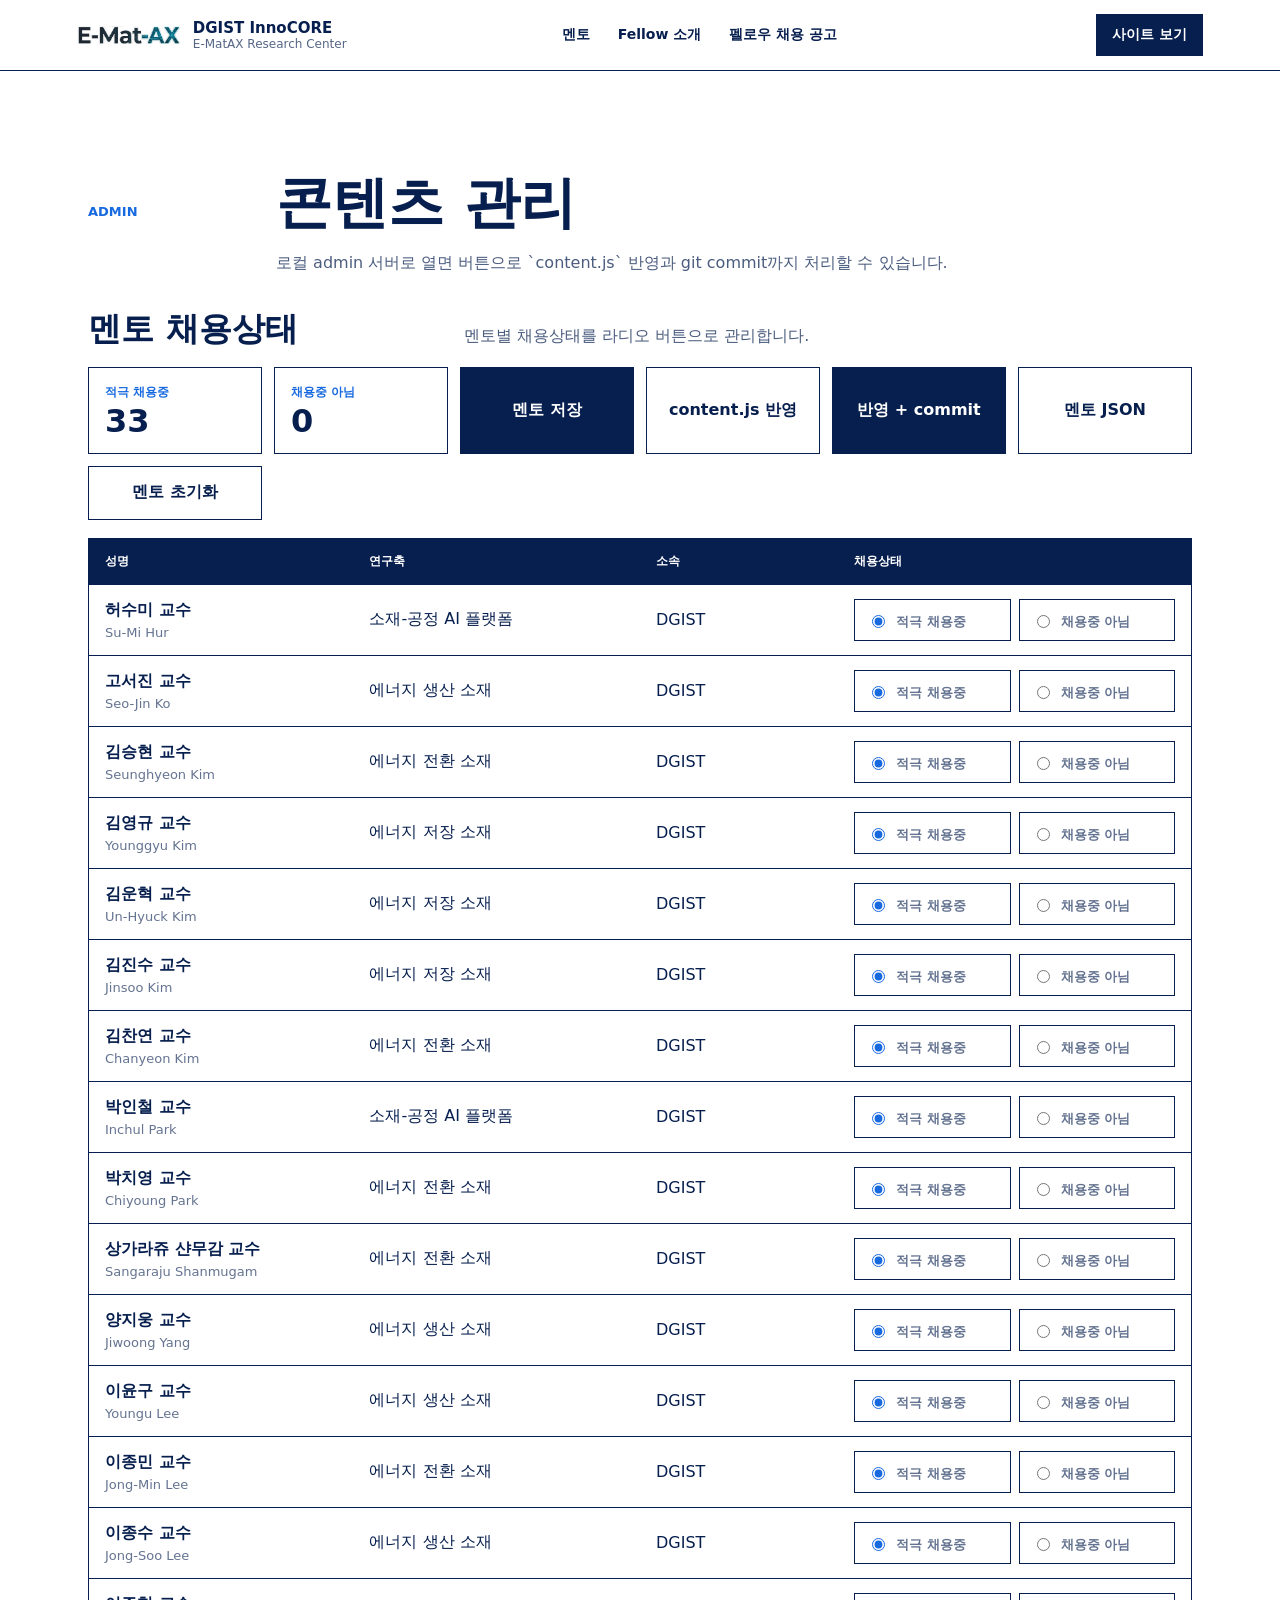
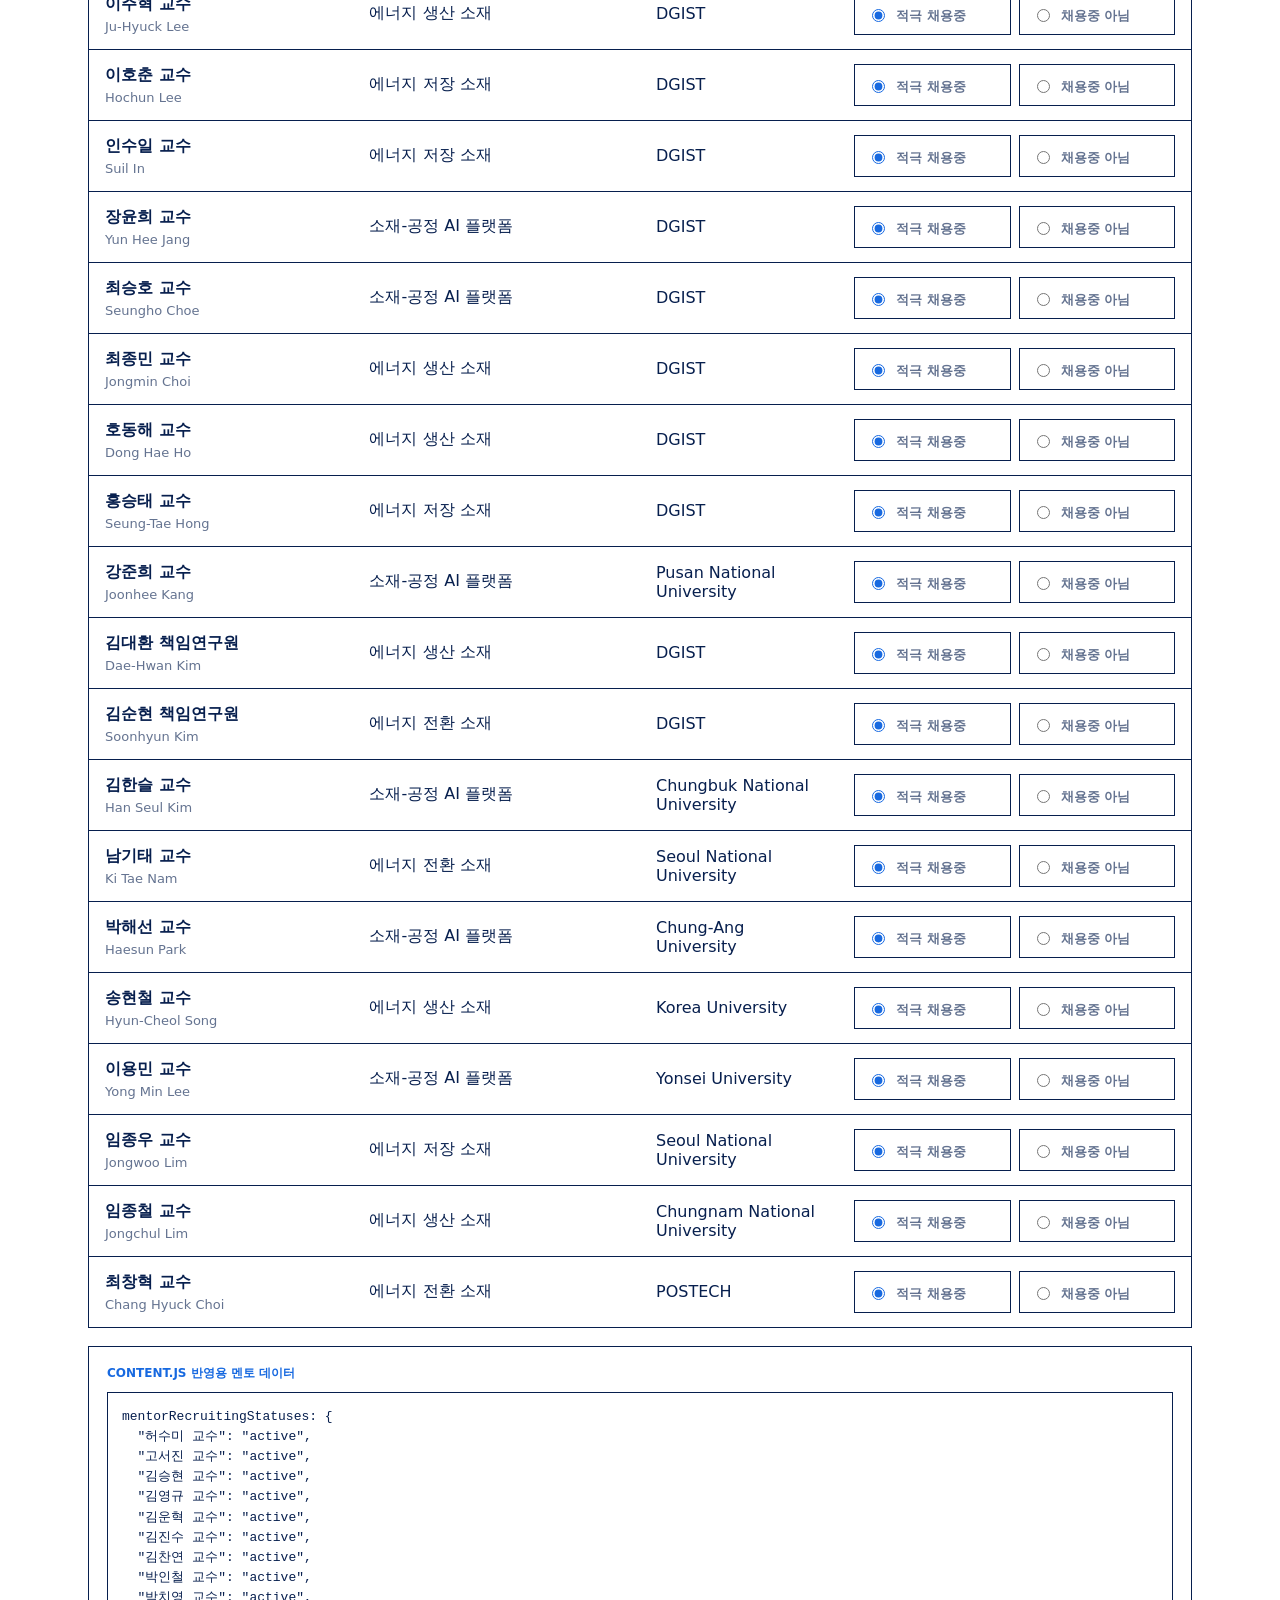
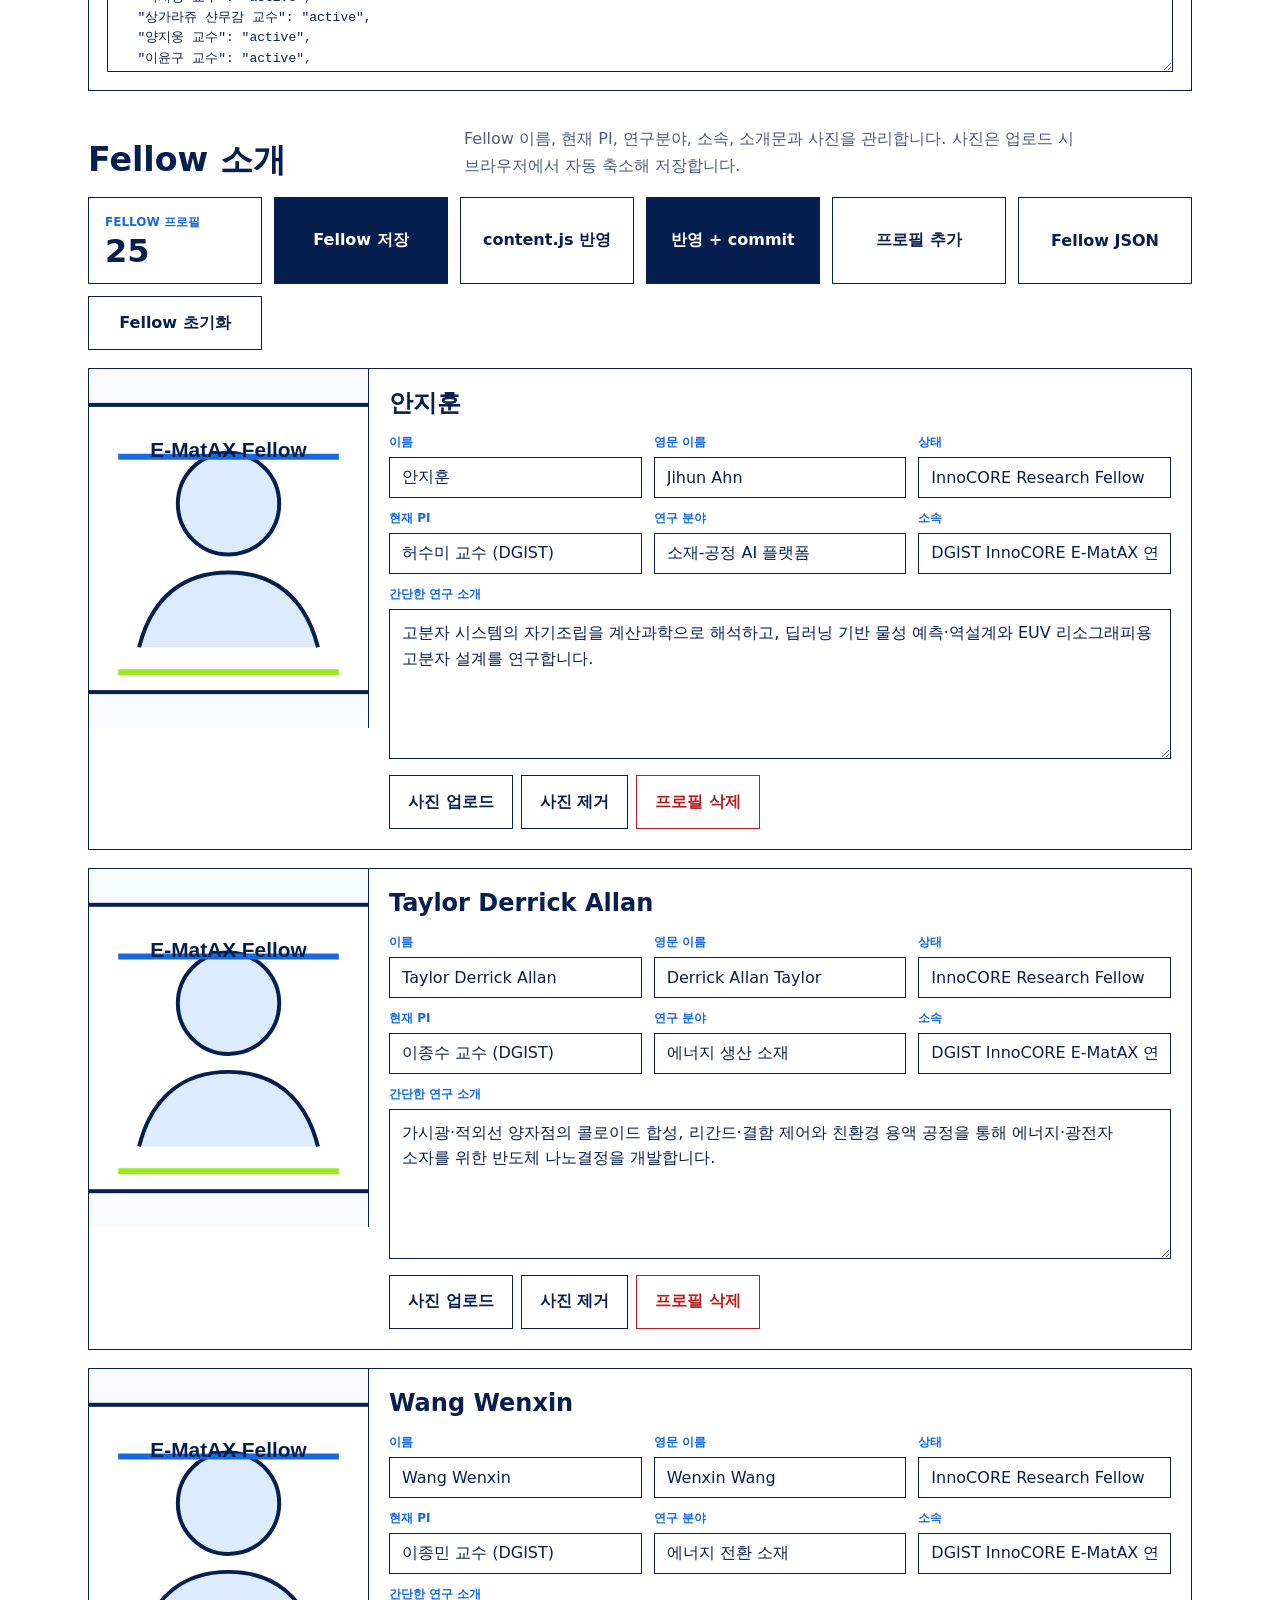
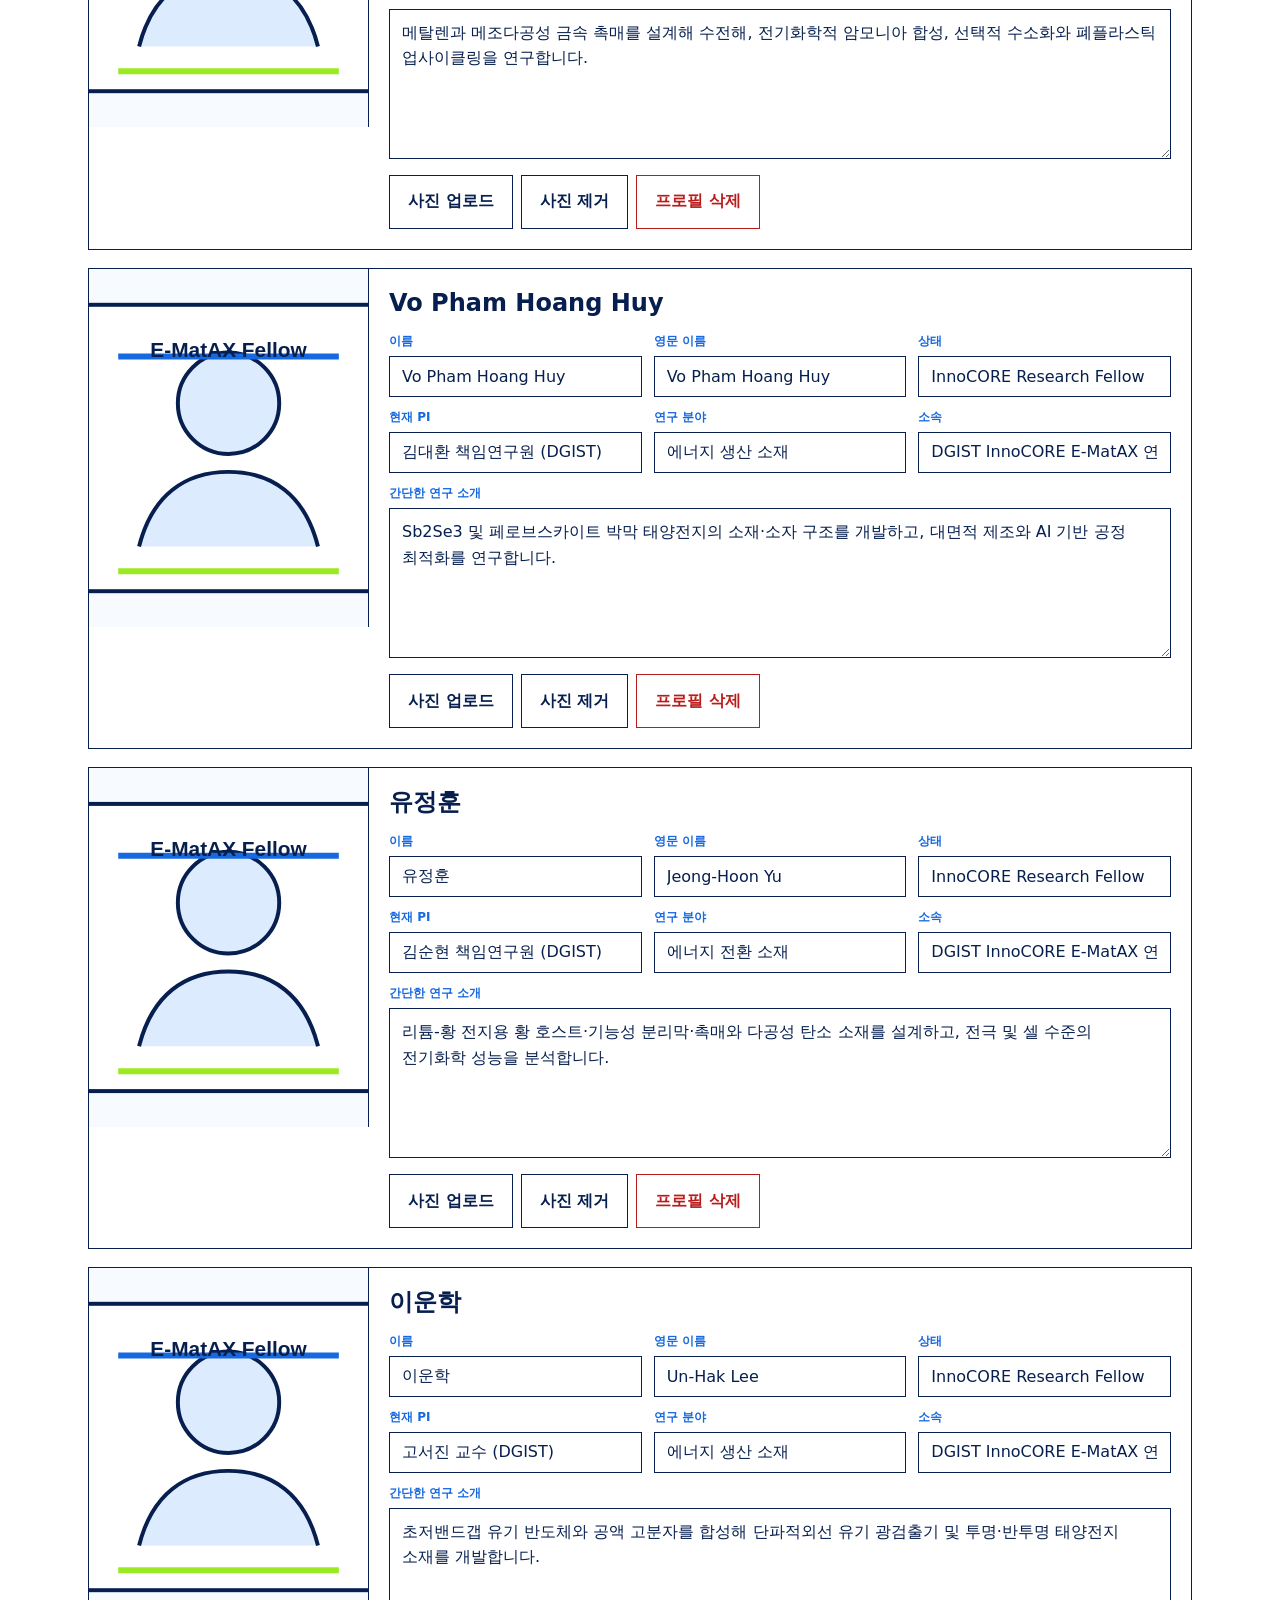
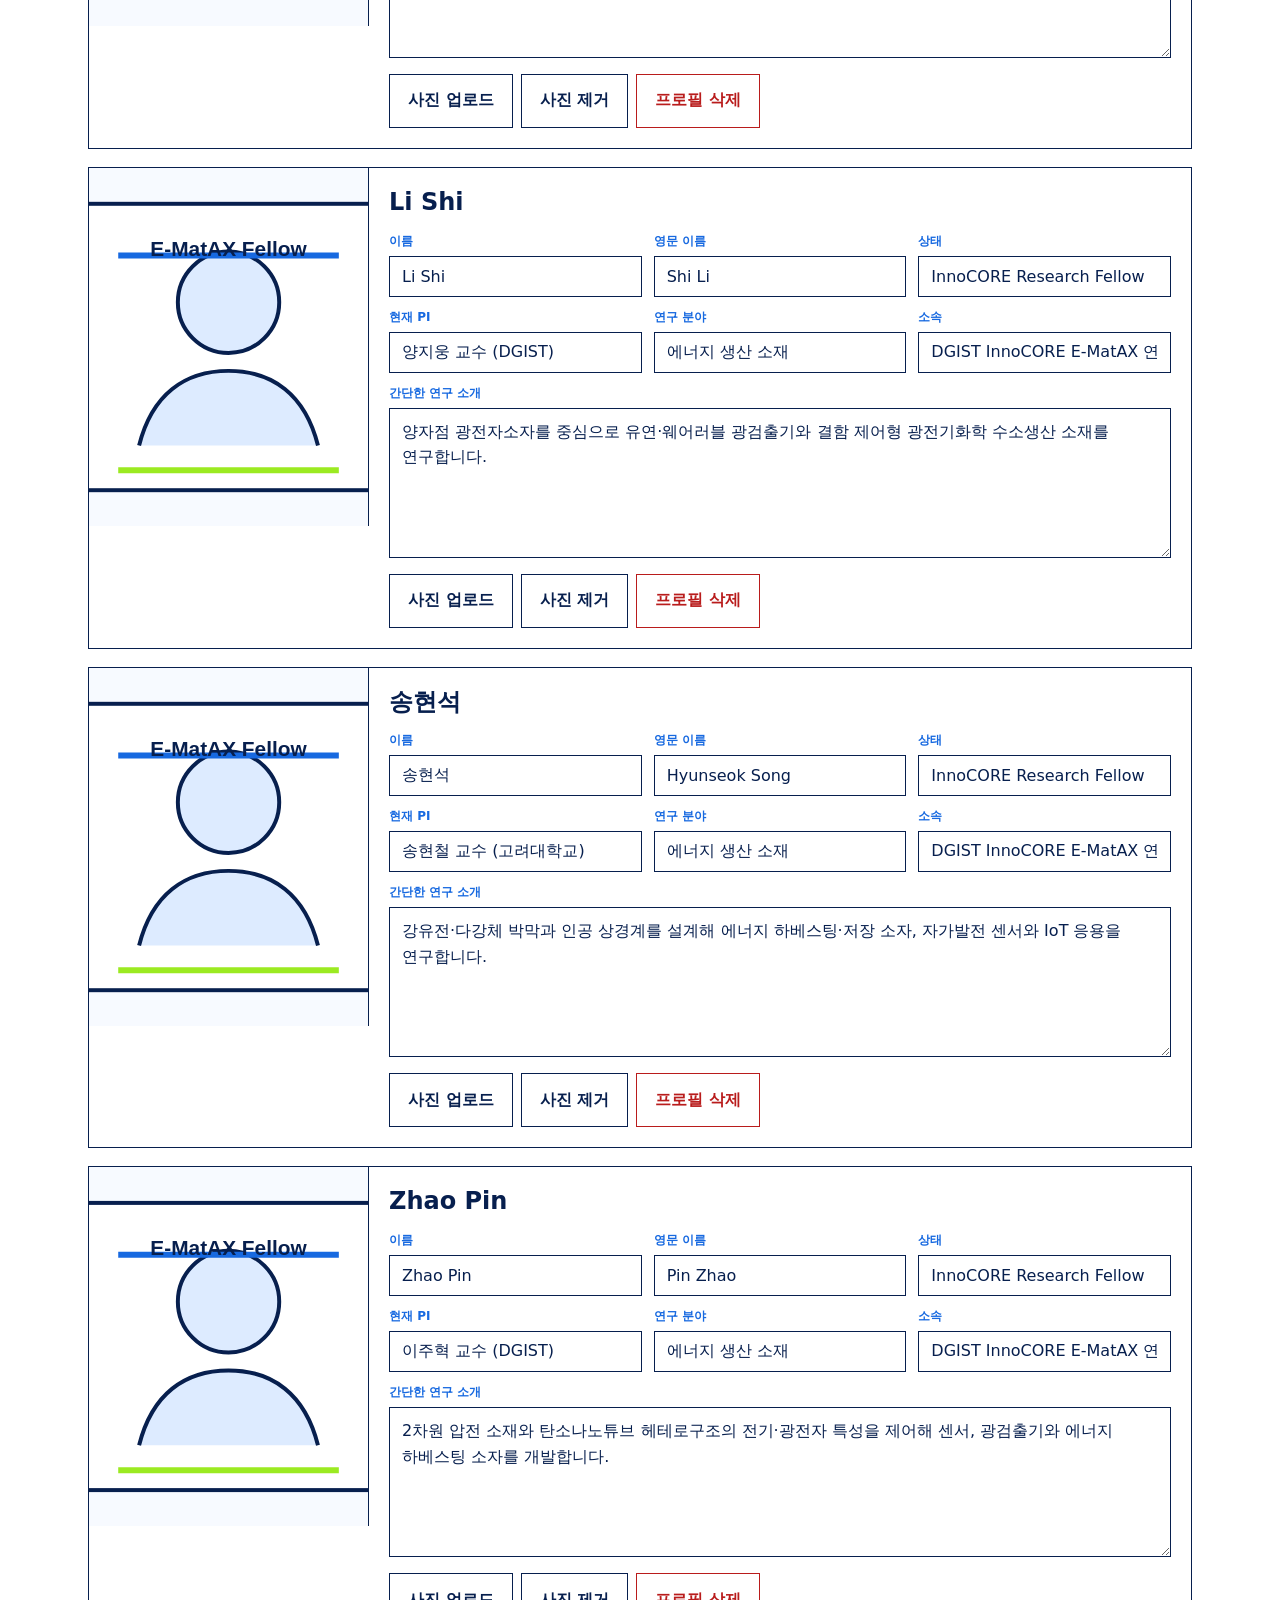
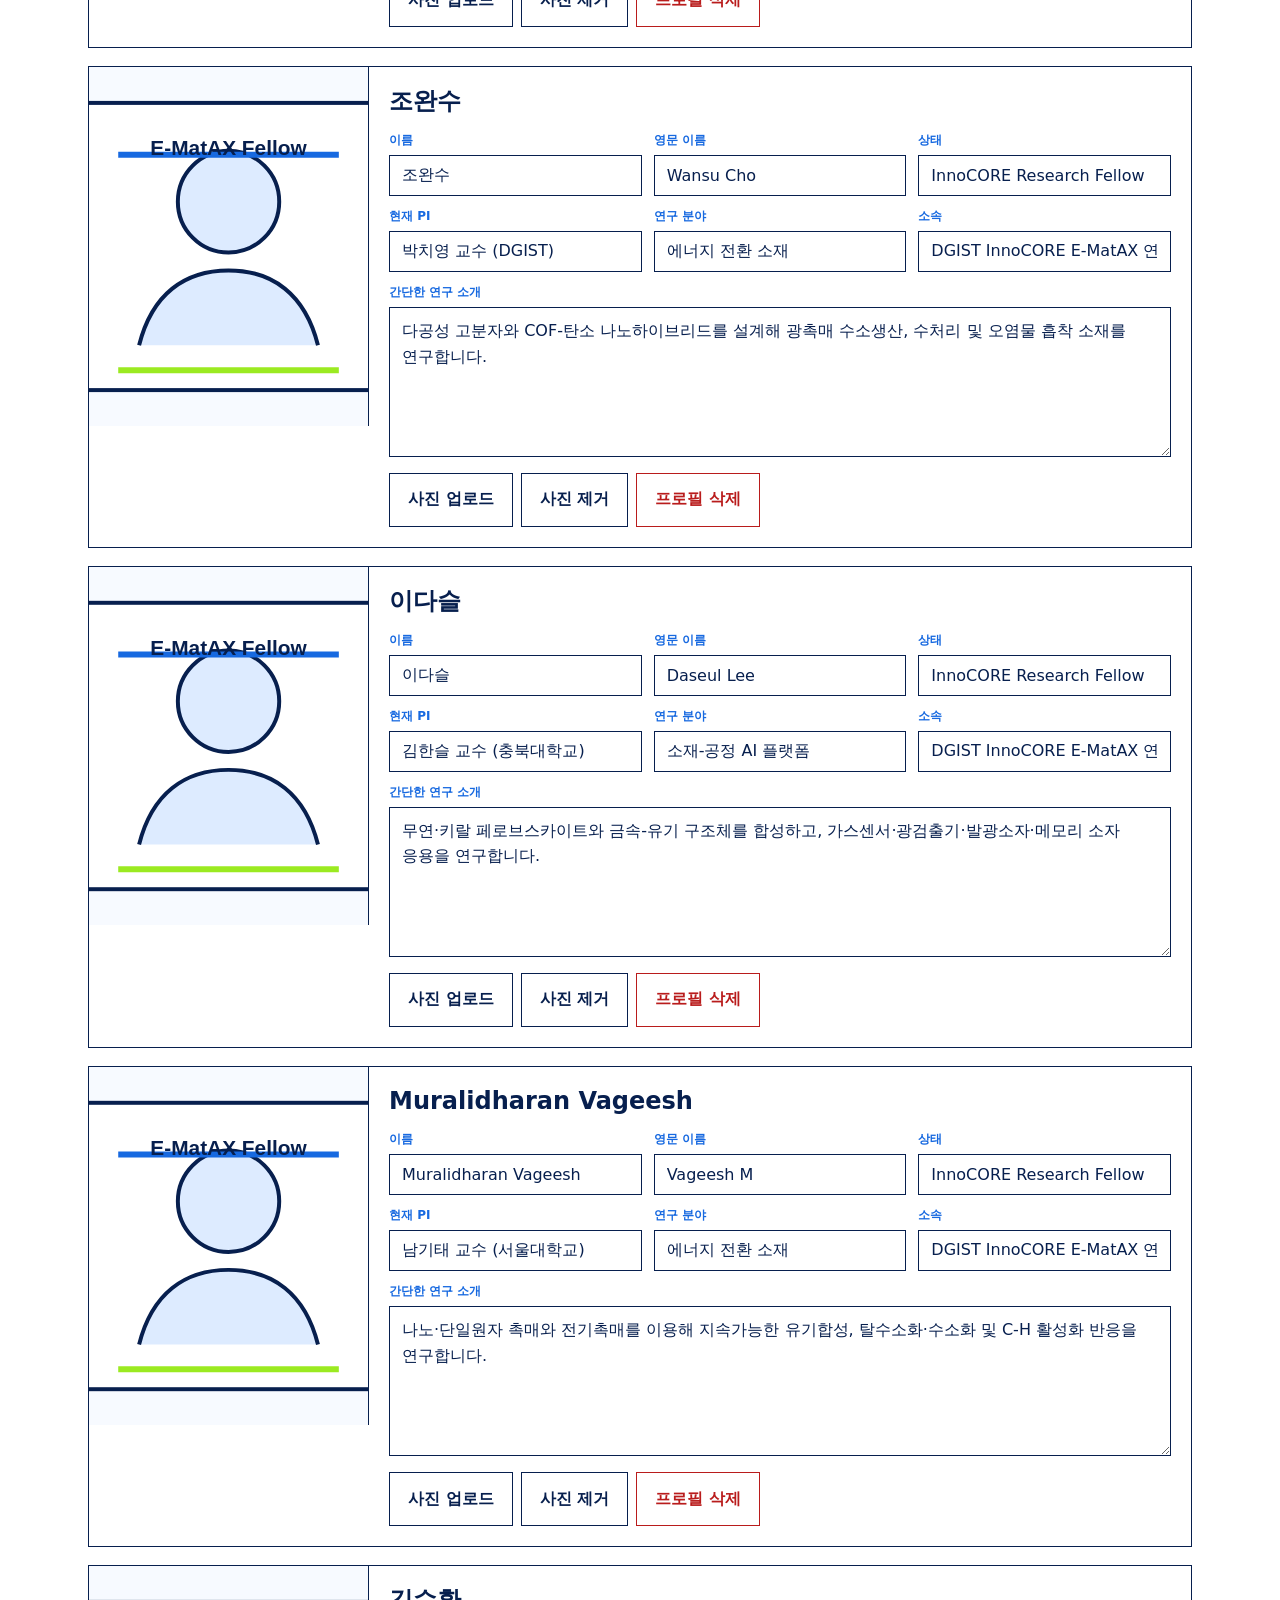
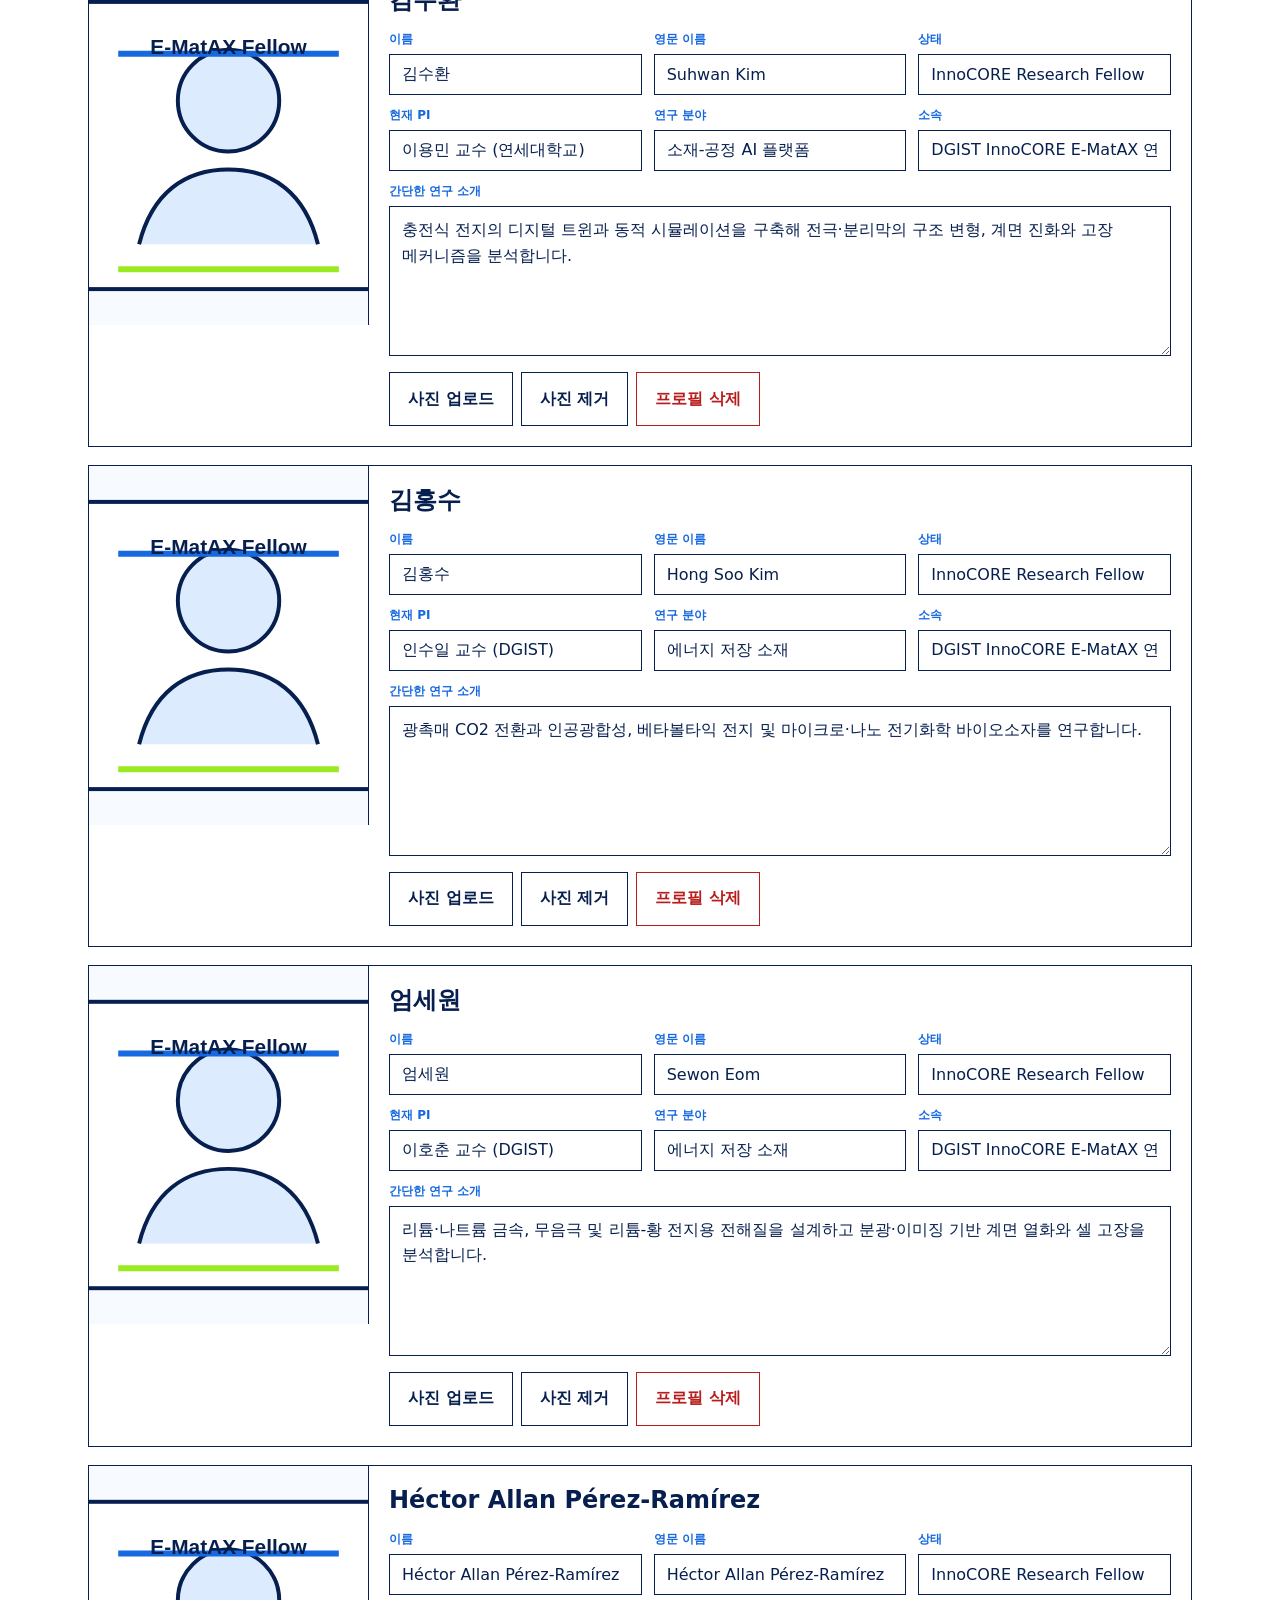
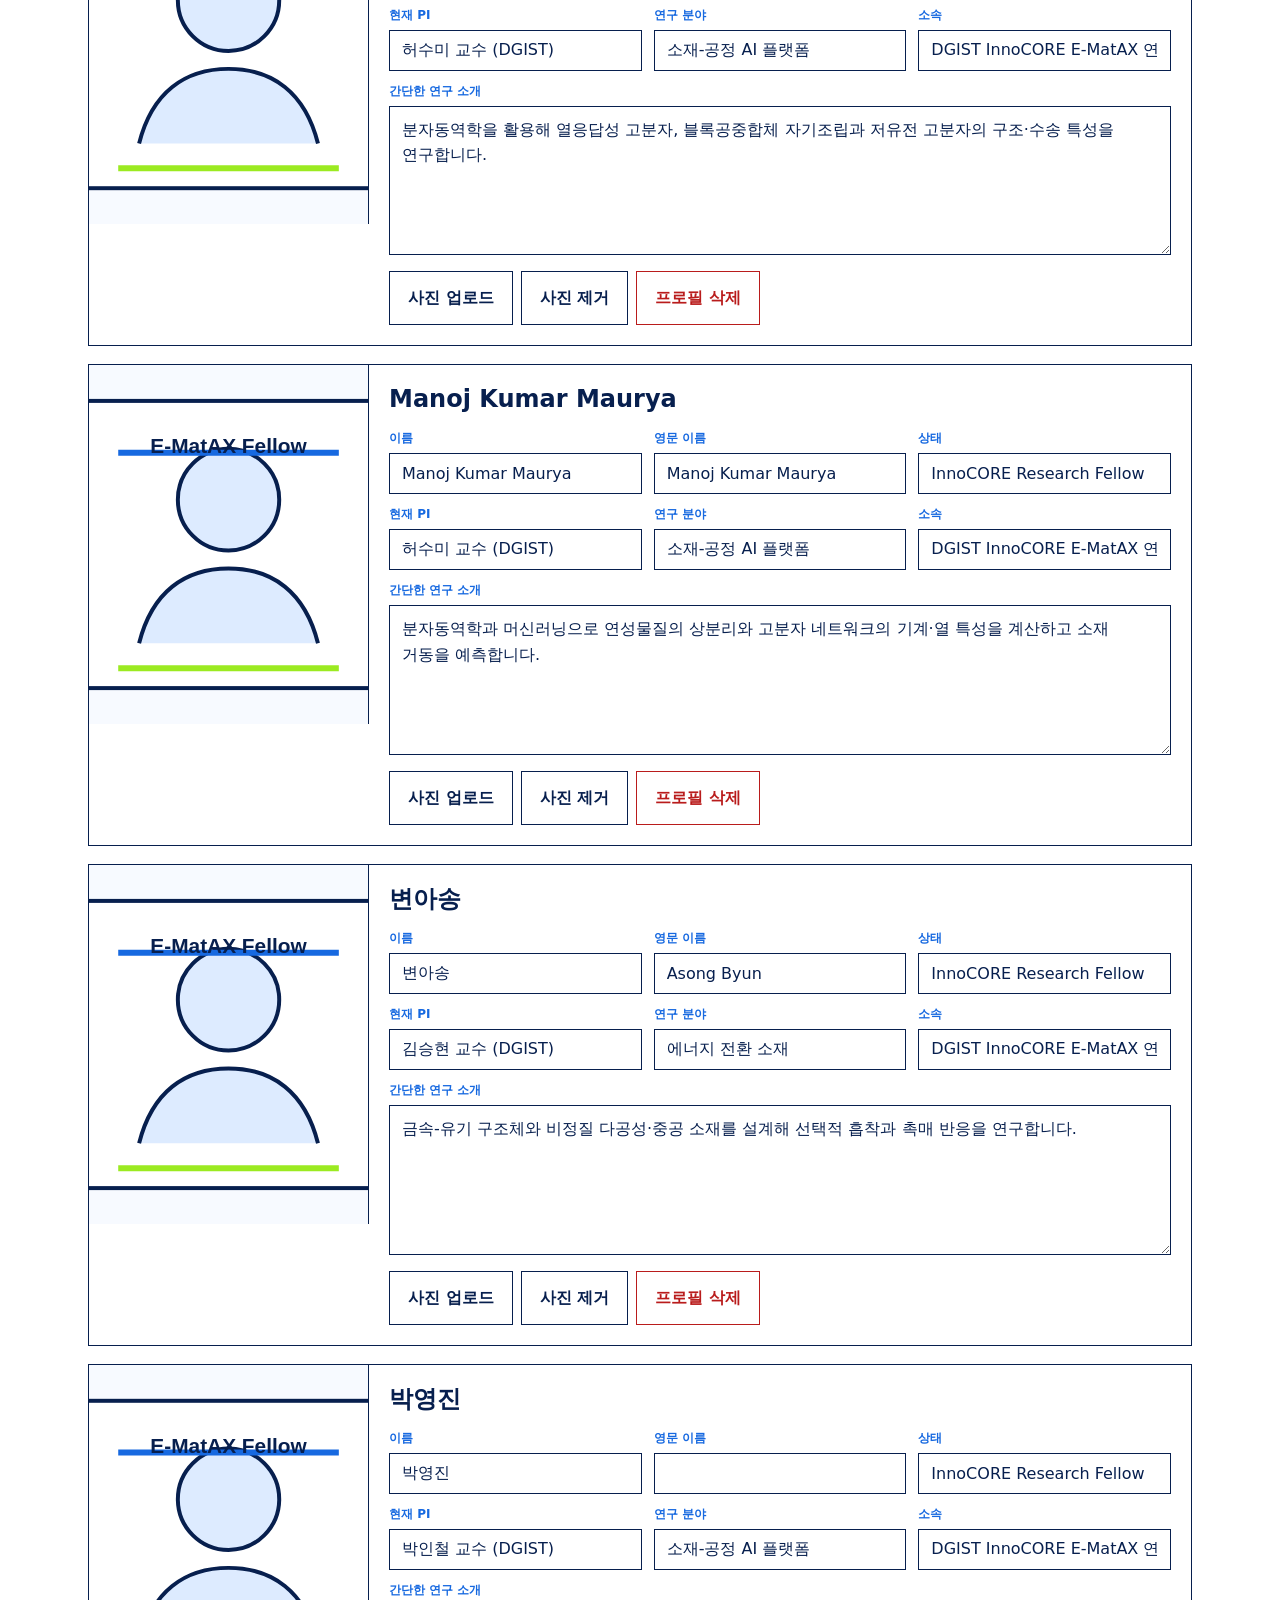
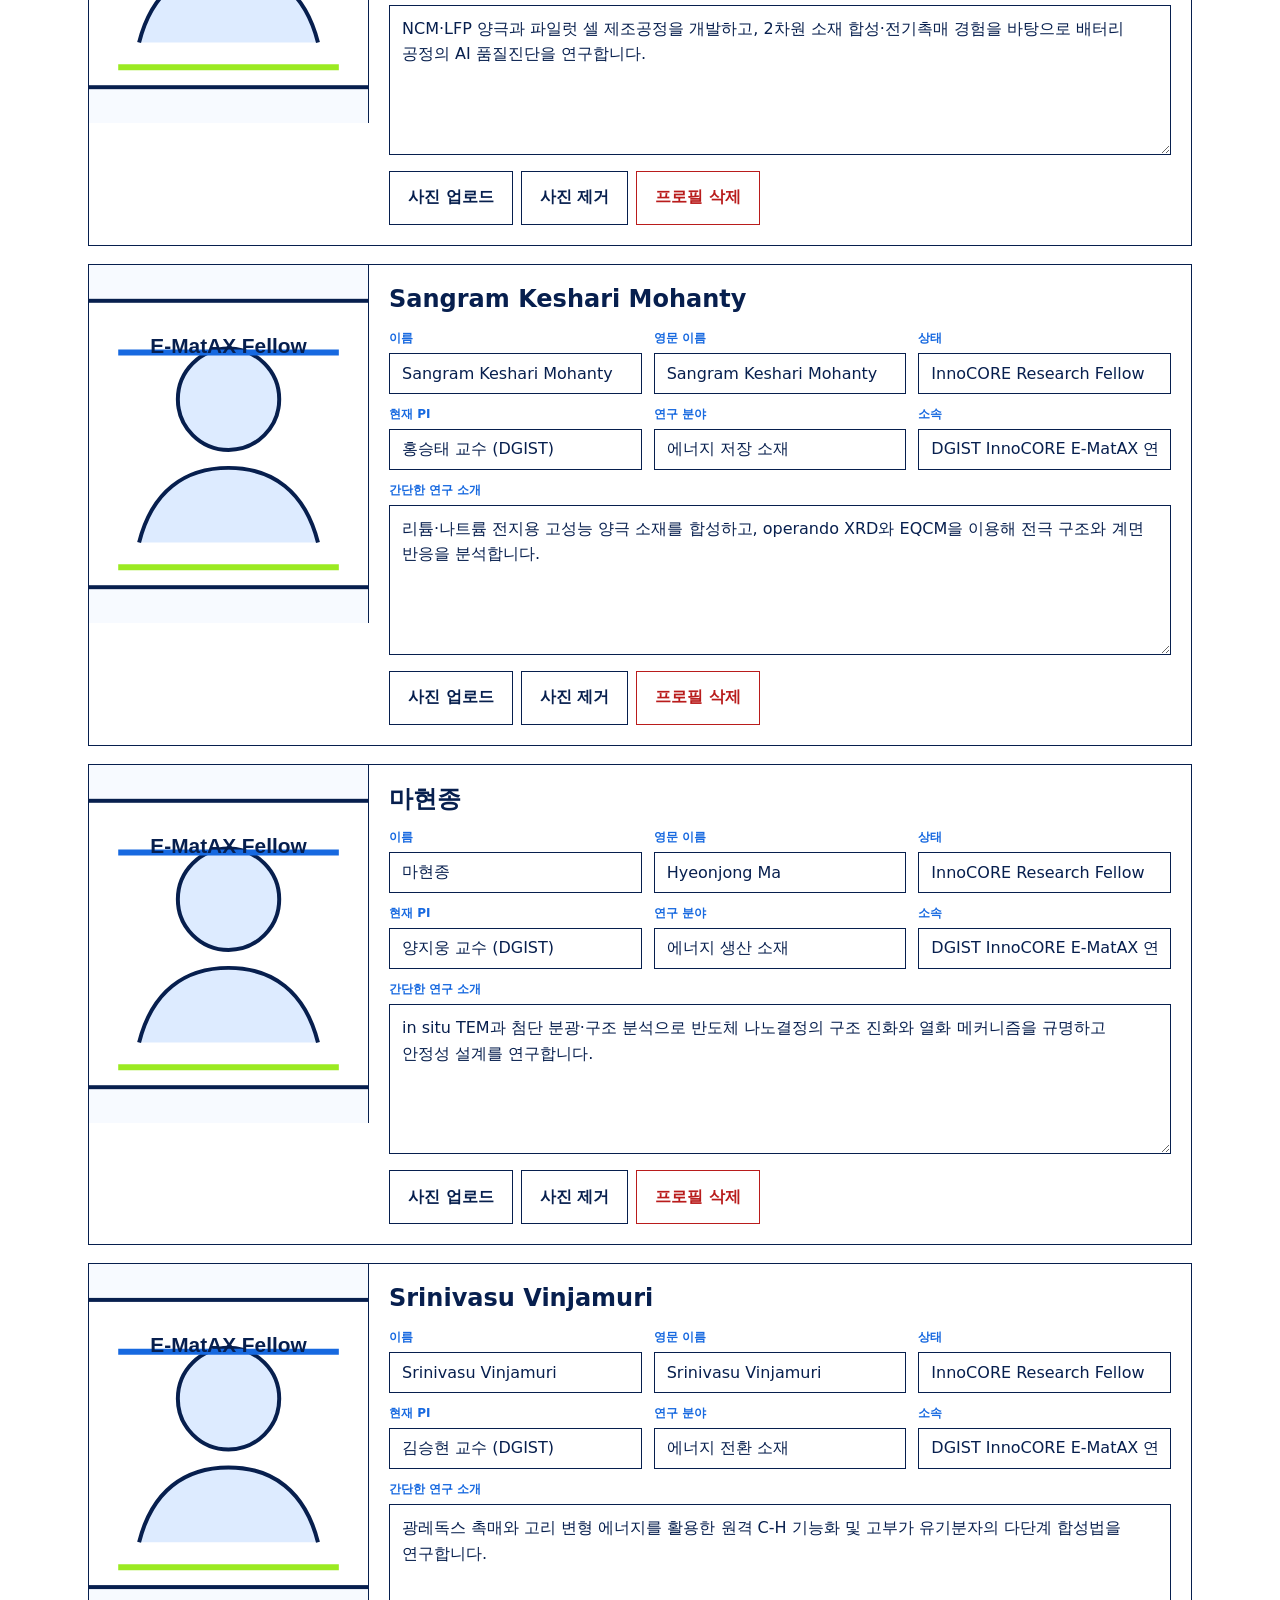
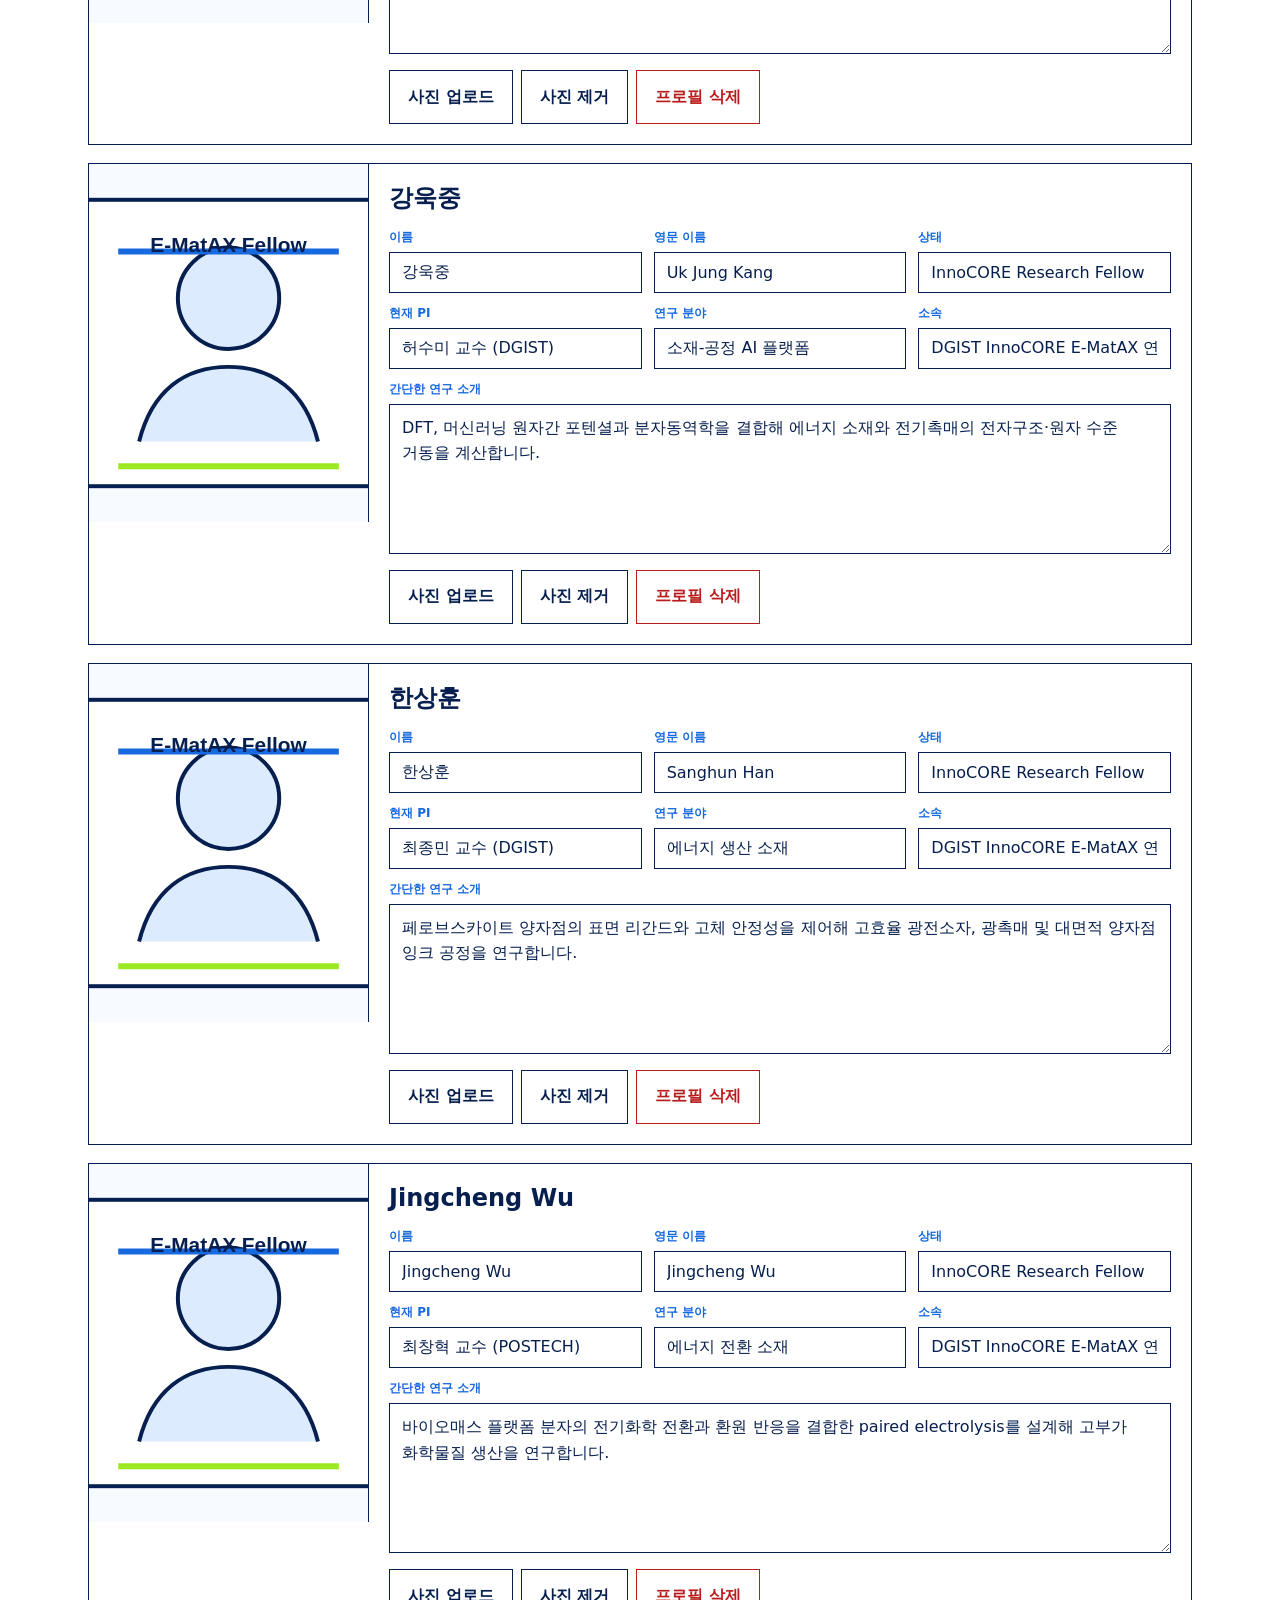
==== admin.html @ f33be282 "fix(news): credit fellow co-presenter" ====
<!doctype html>
<html lang="ko">
  <head>
    <meta charset="utf-8" />
    <meta name="viewport" content="width=device-width, initial-scale=1" />
    <title>E-MatAX Admin</title>
    <link rel="icon" href="./assets/favicon.svg" type="image/svg+xml" />
    <link rel="stylesheet" href="./styles.css?v=20260810-news-0720-v2" />
  </head>
  <body>
    <a class="skip-link" href="#main">본문으로 바로가기</a>

    <header class="site-header" data-elevated="false">
      <a class="brand" href="./index.html#top" aria-label="DGIST InnoCORE E-MatAX home">
        <img src="./assets/ematax-logo.png" alt="" />
        <span>
          <strong>DGIST InnoCORE</strong>
          <em>E-MatAX Research Center</em>
        </span>
      </a>
      <nav class="site-nav" aria-label="관리 메뉴">
        <a class="nav-link" href="./index.html#mentors">멘토</a>
        <a class="nav-link" href="./fellows.html">Fellow 소개</a>
        <a class="nav-link" href="https://www.innocore.or.kr/dgist/notice/sub01">펠로우 채용 공고</a>
      </nav>
      <div class="header-actions">
        <a class="header-cta" href="./index.html">사이트 보기</a>
      </div>
    </header>

    <main id="main" class="admin-page">
      <section class="content-band admin-band" aria-labelledby="admin-title">
        <div class="admin-shell">
          <div class="admin-heading">
            <p class="eyebrow">Admin</p>
            <h1 id="admin-title">콘텐츠 관리</h1>
            <p>로컬 admin 서버로 열면 버튼으로 `content.js` 반영과 git commit까지 처리할 수 있습니다.</p>
          </div>

          <section class="admin-section" aria-labelledby="mentor-admin-title">
            <div class="admin-section-heading">
              <h2 id="mentor-admin-title">멘토 채용상태</h2>
              <p>멘토별 채용상태를 라디오 버튼으로 관리합니다.</p>
            </div>

            <div class="admin-toolbar">
              <div class="admin-stat">
                <span>적극 채용중</span>
                <strong data-active-count>0</strong>
              </div>
              <div class="admin-stat">
                <span>채용중 아님</span>
                <strong data-inactive-count>0</strong>
              </div>
              <button class="admin-button primary" type="button" data-save>멘토 저장</button>
              <button class="admin-button" type="button" data-apply-mentors>content.js 반영</button>
              <button class="admin-button primary" type="button" data-commit-mentors>반영 + commit</button>
              <button class="admin-button" type="button" data-download>멘토 JSON</button>
              <button class="admin-button" type="button" data-reset>멘토 초기화</button>
            </div>
            <div class="admin-status" data-mentor-status role="status"></div>

            <div class="admin-table-wrap">
              <table class="admin-table">
                <thead>
                  <tr>
                    <th>성명</th>
                    <th>연구축</th>
                    <th>소속</th>
                    <th>채용상태</th>
                  </tr>
                </thead>
                <tbody></tbody>
              </table>
            </div>

            <div class="admin-output-panel">
              <label for="mentor-output">content.js 반영용 멘토 데이터</label>
              <textarea id="mentor-output" readonly spellcheck="false"></textarea>
            </div>
          </section>

          <section class="admin-section" aria-labelledby="fellow-admin-title">
            <div class="admin-section-heading">
              <h2 id="fellow-admin-title">Fellow 소개</h2>
              <p>Fellow 이름, 현재 PI, 연구분야, 소속, 소개문과 사진을 관리합니다. 사진은 업로드 시 브라우저에서 자동 축소해 저장합니다.</p>
            </div>

            <div class="admin-toolbar fellow-admin-toolbar">
              <div class="admin-stat">
                <span>Fellow 프로필</span>
                <strong data-fellow-count>0</strong>
              </div>
              <button class="admin-button primary" type="button" data-save-fellows>Fellow 저장</button>
              <button class="admin-button" type="button" data-apply-fellows>content.js 반영</button>
              <button class="admin-button primary" type="button" data-commit-fellows>반영 + commit</button>
              <button class="admin-button" type="button" data-add-fellow>프로필 추가</button>
              <button class="admin-button" type="button" data-download-fellows>Fellow JSON</button>
              <button class="admin-button" type="button" data-reset-fellows>Fellow 초기화</button>
            </div>
            <div class="admin-status" data-fellow-status role="status"></div>

            <div class="fellow-admin-list"></div>

            <div class="admin-output-panel">
              <label for="fellow-output">content.js 반영용 Fellow 데이터</label>
              <textarea id="fellow-output" readonly spellcheck="false"></textarea>
            </div>
          </section>

          <section class="admin-section" aria-labelledby="news-admin-title">
            <div class="admin-section-heading">
              <h2 id="news-admin-title">뉴스</h2>
              <p>뉴스 제목, 날짜, 링크와 사진을 관리합니다. 사진을 여러 장 올리면 홈페이지에서 캐러셀로 표시됩니다.</p>
            </div>

            <div class="admin-toolbar news-admin-toolbar">
              <div class="admin-stat">
                <span>뉴스 항목</span>
                <strong data-news-count>0</strong>
              </div>
              <button class="admin-button primary" type="button" data-save-news>뉴스 저장</button>
              <button class="admin-button" type="button" data-apply-news>content.js 반영</button>
              <button class="admin-button primary" type="button" data-commit-news>반영 + commit</button>
              <button class="admin-button" type="button" data-add-news>뉴스 추가</button>
              <button class="admin-button" type="button" data-download-news>뉴스 JSON</button>
              <button class="admin-button" type="button" data-reset-news>뉴스 초기화</button>
            </div>
            <div class="admin-status" data-news-status role="status"></div>

            <div class="news-admin-list"></div>

            <div class="admin-output-panel">
              <label for="news-output">content.js 반영용 뉴스 데이터</label>
              <textarea id="news-output" readonly spellcheck="false"></textarea>
            </div>
          </section>
        </div>
      </section>
    </main>

    <footer class="site-footer">
      <img src="./assets/ematax-logo.png" alt="E-MatAX" />
      <p>DGIST InnoCORE E-MatAX Research Center</p>
    </footer>

    <script src="./content.js?v=20260810-news-0720-v2"></script>
    <script src="./admin.js?v=20260810-news-0720-v2"></script>
  </body>
</html>
---- styles.css ----
:root {
  --white: #ffffff;
  --navy: #071f4e;
  --blue: #1769e0;
  --lime: #9bea21;
  --grid: minmax(clamp(32px, 6vw, 96px), 1fr) repeat(12, minmax(0, 92px)) minmax(clamp(32px, 6vw, 96px), 1fr);
}

* {
  box-sizing: border-box;
}

html {
  scroll-behavior: smooth;
}

body {
  margin: 0;
  color: var(--navy);
  font-family:
    "Pretendard",
    "Inter",
    "Noto Sans KR",
    "Apple SD Gothic Neo",
    system-ui,
    sans-serif;
  font-feature-settings: "ss01", "ss02";
  background: var(--white);
  word-break: keep-all;
}

section[id] {
  scroll-margin-top: 118px;
}

img {
  display: block;
  max-width: 100%;
}

.visually-hidden {
  position: absolute;
  width: 1px;
  height: 1px;
  overflow: hidden;
  clip: rect(0 0 0 0);
  white-space: nowrap;
}

a {
  color: inherit;
}

.skip-link {
  position: fixed;
  top: 12px;
  left: 12px;
  z-index: 20;
  padding: 10px 14px;
  transform: translateY(-140%);
  background: var(--navy);
  color: var(--white);
  text-decoration: none;
}

.skip-link:focus {
  transform: translateY(0);
}

.site-header {
  position: sticky;
  top: 0;
  z-index: 10;
  display: grid;
  grid-template-columns: minmax(220px, 0.95fr) auto minmax(210px, 0.7fr);
  gap: 24px;
  align-items: center;
  padding: 14px clamp(32px, 6vw, 96px);
  background: var(--white);
  border-bottom: 1px solid var(--navy);
}

.brand {
  display: inline-flex;
  align-items: center;
  gap: 12px;
  text-decoration: none;
}

.brand img {
  width: 104px;
  height: auto;
  object-fit: contain;
}

.brand strong,
.brand em {
  display: block;
  font-style: normal;
  line-height: 1.2;
}

.brand strong {
  font-size: 15px;
}

.brand em {
  font-size: 12px;
  opacity: 0.68;
}

.site-nav,
.header-actions,
.lang-switch,
.hero-actions,
.fellow-directory-actions,
.apply-actions {
  display: flex;
  align-items: center;
}

.site-nav {
  justify-content: center;
  gap: 8px;
  scrollbar-width: none;
}

.site-nav::-webkit-scrollbar {
  display: none;
}

.nav-link {
  padding: 9px 10px;
  color: var(--navy);
  font-size: 14px;
  font-weight: 760;
  text-decoration: none;
  white-space: nowrap;
}

.nav-link:hover {
  color: var(--blue);
}

.nav-link[aria-current="page"] {
  color: var(--blue);
}

.header-actions {
  justify-content: flex-end;
  gap: 10px;
}

.lang-switch {
  border: 1px solid var(--navy);
  background: var(--white);
  padding: 3px;
}

.lang-switch button {
  min-width: 42px;
  border: 0;
  padding: 7px 8px;
  background: transparent;
  color: var(--navy);
  font-weight: 820;
  cursor: pointer;
}

.lang-switch button[aria-pressed="true"] {
  background: var(--navy);
  color: var(--white);
}

.header-cta,
.primary-action,
.secondary-action {
  display: inline-flex;
  min-height: 42px;
  align-items: center;
  justify-content: center;
  padding: 0 16px;
  font-size: 14px;
  font-weight: 820;
  text-decoration: none;
}

.header-cta,
.primary-action {
  background: var(--navy);
  color: var(--white);
}

.secondary-action {
  border: 1px solid var(--white);
  color: var(--white);
}

.hero {
  position: relative;
  min-height: calc(84vh - 70px);
  display: grid;
  grid-template-columns: var(--grid);
  align-items: end;
  overflow: hidden;
  isolation: isolate;
  background: url("./assets/hero-visual.png") center / cover;
}

.hero::before {
  content: "";
  position: absolute;
  inset: 0;
  z-index: -1;
  background: var(--navy);
  opacity: 0.76;
}

.hero-inner {
  grid-column: 2 / 12;
  padding: clamp(48px, 9vh, 96px) 0;
  color: var(--white);
}

.eyebrow,
.section-heading p,
.process-copy > p:first-child {
  margin: 0 0 14px;
  color: var(--blue);
  font-size: 13px;
  font-weight: 900;
  letter-spacing: 0;
  text-transform: uppercase;
}

.hero .eyebrow,
.apply-band .eyebrow,
.process-copy > p:first-child {
  color: var(--lime);
}

.hero h1 {
  max-width: 980px;
  margin: 0;
  font-size: clamp(38px, 5.4vw, 68px);
  line-height: 1.05;
  letter-spacing: 0;
  text-wrap: balance;
}

.hero-lede {
  max-width: 760px;
  margin: 24px 0 0;
  color: var(--white);
  opacity: 0.88;
  font-size: clamp(17px, 2vw, 21px);
  line-height: 1.72;
}

.hero-actions {
  flex-wrap: wrap;
  gap: 12px;
  margin-top: 30px;
}

.quick-facts {
  display: grid;
  grid-template-columns: repeat(4, 1fr);
  border-top: 1px solid var(--navy);
  border-bottom: 1px solid var(--navy);
}

.quick-facts article {
  min-height: 132px;
  padding: 28px clamp(18px, 3vw, 36px);
  background: var(--white);
  border-right: 1px solid var(--navy);
}

.quick-facts article:last-child {
  border-right: 0;
}

.quick-facts strong,
.quick-facts span {
  display: block;
}

.quick-facts strong {
  font-size: clamp(28px, 4vw, 46px);
  line-height: 1;
}

.quick-facts span {
  margin-top: 12px;
  line-height: 1.5;
  opacity: 0.72;
}

.content-band,
.process-band,
.apply-band {
  display: grid;
  grid-template-columns: var(--grid);
  padding: clamp(64px, 8vw, 112px) 0;
}

.intro-band,
.center-band,
.news-band {
  background: var(--white);
}

.section-heading,
.two-column,
.how-layout,
.center-layout,
.research-grid,
.process-copy,
.process-steps,
.support-grid,
.fellow-directory-actions,
.fellow-directory,
.openings-grid,
.mentor-table-wrap,
.news-list,
.apply-band > div,
.apply-actions {
  grid-column: 2 / 14;
  min-width: 0;
}

.section-heading {
  display: grid;
  grid-template-columns: repeat(12, minmax(0, 1fr));
  gap: 24px;
  align-items: end;
  margin-bottom: 34px;
}

.section-heading > p {
  grid-column: 1 / 4;
}

.section-heading > h2 {
  grid-column: 4 / 11;
}

.section-heading > span {
  grid-column: 11 / 13;
}

.section-heading.compact {
  display: grid;
  row-gap: 14px;
  align-items: start;
}

.section-heading.compact > p {
  grid-column: 1 / 3;
}

.section-heading.compact > h2 {
  grid-column: 3 / 13;
}

.section-heading.compact > span {
  grid-column: 3 / 13;
  max-width: 940px;
}

.section-heading h2,
.process-copy h2,
.apply-band h2 {
  margin: 0;
  color: var(--navy);
  font-size: clamp(30px, 3.8vw, 48px);
  line-height: 1.16;
  letter-spacing: 0;
  text-wrap: balance;
}

.section-heading span {
  display: block;
  color: var(--navy);
  opacity: 0.72;
  font-size: 17px;
  line-height: 1.72;
}

.two-column {
  display: grid;
  grid-template-columns: repeat(12, minmax(0, 1fr));
  gap: 24px;
  align-items: center;
}

.narrative {
  grid-column: 1 / 7;
}

.media-panel {
  grid-column: 8 / 13;
  margin: 0;
}

.media-panel img {
  width: 100%;
  border: 1px solid var(--navy);
}

.narrative p,
.process-copy p,
.apply-band p {
  color: var(--navy);
  opacity: 0.76;
  font-size: 17px;
  line-height: 1.82;
}

.how-layout,
.center-layout,
.research-grid,
.support-grid,
.fellow-list,
.openings-grid,
.news-list {
  display: grid;
  grid-template-columns: repeat(12, minmax(0, 1fr));
  gap: 24px;
}

.how-steps {
  grid-column: 1 / 9;
  display: grid;
  grid-template-columns: repeat(2, minmax(0, 1fr));
  gap: 16px;
}

.requirements-panel {
  grid-column: 9 / 13;
}

.how-steps article,
.requirements-panel,
.director-card,
.detail-grid article,
.team-grid,
.related-links,
.research-grid article,
.support-grid article,
.fellow-card,
.openings-grid article,
.news-item {
  border: 1px solid var(--navy);
  background: var(--white);
}

.how-steps article,
.requirements-panel,
.research-grid article,
.support-grid article,
.openings-grid article,
.news-item,
.director-card,
.detail-grid article,
.team-grid,
.related-links {
  padding: 24px;
}

.how-steps h3,
.requirements-panel h3,
.director-card h3,
.team-grid h3,
.related-links h3,
.research-grid h3,
.support-grid h3,
.openings-grid h3 {
  margin: 0 0 12px;
  color: var(--navy);
  font-size: 21px;
  line-height: 1.3;
}

.how-steps p,
.research-grid p,
.support-grid p,
.openings-grid p {
  margin: 0;
  color: var(--navy);
  opacity: 0.74;
  line-height: 1.72;
}

.requirements-list {
  margin: 0;
  padding-left: 18px;
  color: var(--navy);
  opacity: 0.74;
  line-height: 1.72;
}

.requirements-list li + li {
  margin-top: 10px;
}

.director-card {
  grid-column: 1 / 5;
  background: var(--navy);
  color: var(--white);
}

.director-card span {
  display: block;
  margin-bottom: 18px;
  color: var(--lime);
  font-size: 13px;
  font-weight: 900;
  text-transform: uppercase;
}

.director-card h3 {
  color: var(--white);
  font-size: clamp(28px, 3.2vw, 42px);
}

.director-card strong {
  display: block;
  color: var(--white);
  opacity: 0.88;
  line-height: 1.5;
}

.director-card p {
  margin: 18px 0 0;
  color: var(--white);
  opacity: 0.82;
  line-height: 1.72;
}

.detail-grid {
  grid-column: 5 / 10;
  display: grid;
  grid-template-columns: repeat(2, minmax(0, 1fr));
  gap: 16px;
}

.team-grid {
  grid-column: 10 / 13;
  display: grid;
  gap: 12px;
}

.related-links {
  grid-column: 1 / 13;
  display: grid;
  grid-template-columns: repeat(3, minmax(0, 1fr));
  gap: 14px;
}

.related-links h3 {
  grid-column: 1 / 4;
}

.detail-grid span,
.team-grid article strong,
.news-item span,
.item-number {
  display: block;
  color: var(--blue);
  font-size: 12px;
  font-weight: 900;
  text-transform: uppercase;
}

.detail-grid strong {
  display: block;
  margin-top: 10px;
  line-height: 1.45;
}

.team-grid article {
  display: grid;
  gap: 4px;
}

.team-grid article span {
  opacity: 0.72;
  line-height: 1.45;
}

.related-link,
.table-link {
  color: var(--blue);
  font-weight: 820;
  text-decoration: none;
}

.mentor-table .table-link {
  display: inline-flex;
  min-width: 0;
  min-height: 34px;
  align-items: center;
  justify-content: center;
  border: 1px solid var(--blue);
  padding: 0 10px;
  white-space: nowrap;
}

.related-link:hover,
.table-link:hover,
.news-item:hover strong,
.news-item:hover .news-link {
  text-decoration: underline;
}

.fellow-directory-actions {
  justify-content: flex-end;
  margin-top: 24px;
}

.fellow-directory {
  display: grid;
  grid-template-columns: repeat(12, minmax(0, 1fr));
  gap: 28px 24px;
  min-width: 0;
}

.fellow-directory-hero {
  grid-column: 1 / 13;
  display: grid;
  grid-template-columns: repeat(12, minmax(0, 1fr));
  gap: 18px 24px;
  align-items: end;
}

.fellow-directory-hero .eyebrow {
  grid-column: 1 / 3;
}

.fellow-directory-hero h1 {
  grid-column: 3 / 13;
  margin: 0;
  color: var(--navy);
  font-size: clamp(42px, 5vw, 64px);
  line-height: 1.04;
  letter-spacing: 0;
}

.fellow-directory-hero > p:last-child {
  grid-column: 3 / 11;
  margin: 0;
  color: var(--navy);
  opacity: 0.74;
  font-size: 18px;
  line-height: 1.72;
}

.fellow-list {
  grid-column: 1 / 13;
  grid-template-columns: repeat(3, minmax(0, 1fr));
}

.fellow-card {
  display: grid;
  grid-template-rows: auto 1fr;
  min-width: 0;
}

.fellow-photo {
  margin: 0;
  border-bottom: 1px solid var(--navy);
  background: var(--white);
  aspect-ratio: 4 / 3;
  overflow: hidden;
}

.fellow-photo img {
  width: 100%;
  height: 100%;
  object-fit: cover;
}

.fellow-card-body {
  display: grid;
  gap: 14px;
  padding: 22px;
}

.fellow-status {
  width: max-content;
  max-width: 100%;
  border: 1px solid var(--blue);
  padding: 6px 9px;
  color: var(--blue);
  font-size: 12px;
  font-weight: 900;
  line-height: 1.2;
  text-transform: uppercase;
}

.fellow-card h2 {
  margin: 0;
  color: var(--navy);
  font-size: 24px;
  line-height: 1.2;
}

.fellow-name-en,
.fellow-summary {
  margin: 0;
  color: var(--navy);
}

.fellow-name-en {
  opacity: 0.62;
  font-weight: 720;
}

.fellow-name-en:empty {
  display: none;
}

.fellow-meta {
  display: grid;
  gap: 10px;
  margin: 0;
}

.fellow-meta div {
  display: grid;
  gap: 4px;
  min-width: 0;
}

.fellow-meta dt,
.fellow-meta dd {
  margin: 0;
}

.fellow-meta dt {
  color: var(--blue);
  font-size: 12px;
  font-weight: 900;
  text-transform: uppercase;
}

.fellow-meta dd {
  color: var(--navy);
  line-height: 1.45;
  overflow-wrap: anywhere;
}

.fellow-summary {
  opacity: 0.74;
  line-height: 1.72;
}

.admin-shell {
  grid-column: 2 / 14;
  display: grid;
  gap: 34px;
  min-width: 0;
}

.admin-heading {
  display: grid;
  grid-template-columns: repeat(12, minmax(0, 1fr));
  gap: 16px 24px;
  align-items: end;
}

.admin-heading .eyebrow {
  grid-column: 1 / 3;
}

.admin-heading h1 {
  grid-column: 3 / 13;
  margin: 0;
  color: var(--navy);
  font-size: clamp(36px, 4.4vw, 58px);
  line-height: 1.06;
  letter-spacing: 0;
}

.admin-heading p:last-child {
  grid-column: 3 / 11;
  margin: 0;
  color: var(--navy);
  opacity: 0.72;
  font-size: 16px;
  line-height: 1.7;
}

.admin-section {
  display: grid;
  gap: 18px;
  min-width: 0;
}

.admin-section-heading {
  display: grid;
  grid-template-columns: repeat(12, minmax(0, 1fr));
  gap: 10px 24px;
  align-items: end;
}

.admin-section-heading h2 {
  grid-column: 1 / 5;
  margin: 0;
  color: var(--navy);
  font-size: clamp(24px, 2.6vw, 34px);
  line-height: 1.16;
}

.admin-section-heading p {
  grid-column: 5 / 12;
  margin: 0;
  color: var(--navy);
  opacity: 0.72;
  line-height: 1.7;
}

.admin-toolbar {
  display: grid;
  grid-template-columns: repeat(auto-fit, minmax(150px, 1fr));
  gap: 12px;
  align-items: stretch;
}

.admin-stat,
.admin-button,
.admin-status,
.admin-output-panel,
.admin-table-wrap {
  border: 1px solid var(--navy);
  background: var(--white);
}

.admin-stat {
  display: grid;
  gap: 4px;
  padding: 16px;
}

.admin-stat span {
  color: var(--blue);
  font-size: 12px;
  font-weight: 900;
  text-transform: uppercase;
}

.admin-stat strong {
  color: var(--navy);
  font-size: 32px;
  line-height: 1;
}

.admin-button {
  display: inline-flex;
  min-height: 54px;
  align-items: center;
  justify-content: center;
  padding: 0 18px;
  color: var(--navy);
  font: inherit;
  font-weight: 850;
  cursor: pointer;
}

.admin-button.primary {
  background: var(--navy);
  color: var(--white);
}

.admin-button.danger {
  border-color: #b91c1c;
  color: #b91c1c;
}

.admin-button:hover {
  color: var(--blue);
}

.admin-button.primary:hover {
  color: var(--lime);
}

.admin-status {
  display: block;
  padding: 14px 16px;
  color: var(--navy);
  font-weight: 800;
  line-height: 1.5;
}

.admin-status:empty {
  display: none;
}

.admin-status[data-tone="success"] {
  border-color: #0f766e;
  background: #f0fdfa;
  color: #115e59;
}

.admin-status[data-tone="error"] {
  border-color: #b91c1c;
  background: #fef2f2;
  color: #991b1b;
}

.admin-status[data-tone="pending"] {
  border-color: var(--blue);
  background: #f5fbff;
  color: var(--navy);
}

.admin-table-wrap {
  overflow-x: auto;
}

.admin-table {
  width: 100%;
  min-width: 920px;
  border-collapse: collapse;
  table-layout: fixed;
}

.admin-table th,
.admin-table td {
  border-bottom: 1px solid var(--navy);
  padding: 14px 16px;
  text-align: left;
  vertical-align: middle;
}

.admin-table tr:last-child td {
  border-bottom: 0;
}

.admin-table th {
  background: var(--navy);
  color: var(--white);
  font-size: 12px;
  text-transform: uppercase;
}

.admin-table th:nth-child(1) {
  width: 24%;
}

.admin-table th:nth-child(2) {
  width: 26%;
}

.admin-table th:nth-child(3) {
  width: 18%;
}

.admin-table th:nth-child(4) {
  width: 32%;
}

.admin-table td strong,
.admin-table td span {
  display: block;
}

.admin-table td strong {
  color: var(--navy);
}

.admin-table td span {
  margin-top: 4px;
  opacity: 0.62;
  font-size: 13px;
}

.admin-radio-group {
  display: grid;
  grid-template-columns: repeat(2, minmax(0, 1fr));
  gap: 8px;
}

.admin-radio-group label {
  display: flex;
  min-height: 42px;
  align-items: center;
  gap: 8px;
  border: 1px solid var(--navy);
  padding: 0 12px;
  cursor: pointer;
}

.admin-radio-group input {
  accent-color: var(--blue);
}

.admin-radio-group span {
  margin: 0;
  color: var(--navy);
  opacity: 1;
  font-size: 14px;
  font-weight: 820;
}

.admin-output-panel {
  display: grid;
  gap: 10px;
  padding: 18px;
}

.admin-output-panel label {
  color: var(--blue);
  font-size: 12px;
  font-weight: 900;
  text-transform: uppercase;
}

.admin-output-panel textarea {
  width: 100%;
  min-height: 280px;
  resize: vertical;
  border: 1px solid var(--navy);
  padding: 14px;
  color: var(--navy);
  font: 13px/1.55 ui-monospace, SFMono-Regular, Menlo, Consolas, monospace;
}

.fellow-admin-list {
  display: grid;
  gap: 18px;
}

.fellow-admin-card {
  display: grid;
  grid-template-columns: minmax(180px, 280px) minmax(0, 1fr);
  align-items: start;
  border: 1px solid var(--navy);
  background: var(--white);
  min-width: 0;
  overflow: hidden;
}

.fellow-admin-preview {
  margin: 0;
  border-right: 1px solid var(--navy);
  background: var(--white);
  width: 100%;
  height: clamp(220px, 28vw, 360px);
  align-self: start;
  overflow: hidden;
}

.fellow-admin-preview img {
  width: 100%;
  height: 100%;
  object-fit: cover;
}

.fellow-admin-body {
  display: grid;
  gap: 16px;
  padding: 20px;
  min-width: 0;
}

.fellow-admin-body h3 {
  margin: 0;
  color: var(--navy);
  font-size: 24px;
  line-height: 1.2;
}

.fellow-admin-fields {
  display: grid;
  grid-template-columns: repeat(3, minmax(0, 1fr));
  gap: 12px;
}

.admin-field {
  display: grid;
  gap: 6px;
  min-width: 0;
}

.admin-field:last-child {
  grid-column: 1 / -1;
}

.admin-field span {
  color: var(--blue);
  font-size: 12px;
  font-weight: 900;
  text-transform: uppercase;
}

.admin-field input,
.admin-field textarea {
  width: 100%;
  border: 1px solid var(--navy);
  padding: 10px 12px;
  color: var(--navy);
  font: inherit;
}

.admin-field textarea {
  resize: vertical;
  line-height: 1.6;
}

.fellow-photo-actions {
  display: flex;
  flex-wrap: wrap;
  gap: 8px;
}

.news-admin-list {
  display: grid;
  gap: 18px;
}

.news-admin-card {
  display: grid;
  gap: 16px;
  border: 1px solid var(--navy);
  background: var(--white);
  padding: 20px;
  min-width: 0;
}

.news-admin-card-heading {
  display: flex;
  flex-wrap: wrap;
  align-items: center;
  justify-content: space-between;
  gap: 12px;
}

.news-admin-card-heading h3 {
  margin: 0;
  color: var(--navy);
  font-size: 22px;
  line-height: 1.2;
}

.news-admin-fields {
  display: grid;
  grid-template-columns: repeat(auto-fit, minmax(220px, 1fr));
  gap: 12px;
}

.news-photo-actions {
  display: flex;
  flex-wrap: wrap;
  gap: 8px;
}

.news-image-list {
  display: grid;
  grid-template-columns: repeat(auto-fit, minmax(160px, 1fr));
  gap: 12px;
}

.news-image-card {
  display: grid;
  gap: 8px;
  margin: 0;
  border: 1px solid var(--navy);
  background: var(--white);
  padding: 8px;
  min-width: 0;
}

.news-image-card img {
  width: 100%;
  aspect-ratio: 16 / 10;
  object-fit: cover;
}

.news-image-card .admin-button {
  width: 100%;
}

.news-image-empty {
  margin: 0;
  border: 1px dashed var(--navy);
  padding: 16px;
  color: var(--navy);
  opacity: 0.7;
}

.file-button {
  position: relative;
  overflow: hidden;
}

.file-button input {
  position: absolute;
  inset: 0;
  opacity: 0;
  cursor: pointer;
}

.research-grid article {
  grid-column: span 6;
}

.item-number {
  margin-bottom: 20px;
}

.research-grid .solution {
  margin-top: 14px;
  padding-top: 14px;
  border-top: 1px solid var(--navy);
  color: var(--navy);
  opacity: 1;
}

.process-band {
  row-gap: 34px;
  background: var(--navy);
  color: var(--white);
}

.process-copy {
  display: grid;
  grid-template-columns: repeat(12, minmax(0, 1fr));
  gap: 24px;
  align-items: start;
}

.process-copy > p:first-child {
  grid-column: 1 / 4;
}

.process-copy h2 {
  grid-column: 4 / 10;
  color: var(--white);
}

.process-copy p:last-child {
  grid-column: 10 / 13;
  margin: 0;
  color: var(--white);
  opacity: 0.78;
}

.process-steps {
  display: grid;
  grid-template-columns: repeat(6, minmax(0, 1fr));
  gap: 12px;
}

.process-steps article {
  min-height: 138px;
  display: flex;
  flex-direction: column;
  justify-content: space-between;
  border: 1px solid var(--white);
  padding: 18px;
}

.process-steps span {
  width: max-content;
  color: var(--lime);
  font-size: clamp(26px, 3.2vw, 36px);
  font-weight: 840;
  line-height: 1;
  font-variant-numeric: tabular-nums;
}

.process-steps strong {
  color: var(--white);
  font-size: 16px;
  line-height: 1.35;
  overflow-wrap: anywhere;
}

.support-grid article {
  grid-column: span 3;
}

.openings-grid article {
  grid-column: span 6;
  display: grid;
  gap: 18px;
}

.openings-grid article:only-child {
  grid-column: 3 / 11;
}

.opening-status {
  width: max-content;
  border: 1px solid var(--blue);
  padding: 6px 10px;
  color: var(--blue);
  font-size: 12px;
  font-weight: 900;
  text-transform: uppercase;
}

.openings-grid dl {
  display: grid;
  grid-template-columns: minmax(84px, max-content) minmax(0, 1fr);
  gap: 8px 18px;
  margin: 0;
}

.openings-grid dt,
.openings-grid dd {
  margin: 0;
  line-height: 1.52;
}

.openings-grid dt {
  color: var(--blue);
  font-size: 12px;
  font-weight: 900;
  text-transform: uppercase;
}

.openings-grid dd {
  color: var(--navy);
  opacity: 0.8;
}

.opening-link {
  width: max-content;
  min-height: 38px;
  display: inline-flex;
  align-items: center;
  border: 1px solid var(--navy);
  padding: 0 14px;
  color: var(--navy);
  font-weight: 820;
  text-decoration: none;
}

.opening-link:hover {
  color: var(--blue);
  border-color: var(--blue);
}

.opening-actions,
.pi-actions {
  display: flex;
  flex-wrap: wrap;
  gap: 10px;
}

.mentor-table-wrap {
  width: 100%;
  max-width: 100%;
  min-width: 0;
  overflow: auto;
  contain: layout paint;
  border: 1px solid var(--navy);
  background: var(--white);
}

.mentor-table {
  width: 100%;
  min-width: 0;
  border-collapse: collapse;
  table-layout: fixed;
  font-size: 13px;
}

.mentor-col-recruiting {
  width: 10%;
}

.mentor-col-area {
  width: 14%;
}

.mentor-col-role {
  width: 7%;
}

.mentor-col-name {
  width: 9%;
}

.mentor-col-name-en {
  width: 11%;
}

.mentor-col-affiliation {
  width: 12%;
}

.mentor-col-department {
  width: 27%;
}

.mentor-col-website {
  width: 10%;
}

.mentor-table th,
.mentor-table td {
  padding: 10px 8px;
  border-bottom: 1px solid var(--navy);
  text-align: left;
  vertical-align: top;
  overflow-wrap: anywhere;
}

.mentor-table th {
  position: sticky;
  top: 0;
  background: var(--navy);
  color: var(--white);
  font-size: 11px;
  text-transform: uppercase;
}

.mentor-table td {
  color: var(--navy);
  line-height: 1.45;
  opacity: 0.76;
}

.mentor-table td:nth-child(1),
.mentor-table td:nth-child(2),
.mentor-table td:nth-child(4),
.mentor-table td:nth-child(5) {
  opacity: 1;
  font-weight: 820;
}

.mentor-table td:nth-child(1) {
  color: var(--blue);
}

.mentor-table td:nth-child(2),
.mentor-table .mentor-area-cell {
  color: #111827;
}

.mentor-table .mentor-recruiting-cell[data-status="inactive"] {
  color: #6b7280;
}

.mentor-table td:nth-child(8) .table-link {
  width: 100%;
}

.news-list {
  grid-template-columns: repeat(3, minmax(0, 1fr));
}

.news-item {
  display: grid;
  gap: 0;
  overflow: hidden;
  padding: 0;
  text-decoration: none;
}

.news-item-body {
  display: grid;
  gap: 10px;
  padding: 24px;
}

.news-media {
  position: relative;
  margin: 0;
  border-bottom: 1px solid var(--navy);
  background: var(--white);
  aspect-ratio: 16 / 10;
  overflow: hidden;
}

.news-media-button {
  display: block;
  width: 100%;
  height: 100%;
  border: 0;
  background: transparent;
  padding: 0;
  cursor: zoom-in;
}

.news-media img {
  width: 100%;
  height: 100%;
  object-fit: cover;
  transition: opacity 220ms ease, transform 220ms ease;
}

.news-media[data-transitioning="true"] img {
  opacity: 0;
  transform: scale(0.985);
}

.news-carousel-arrow {
  position: absolute;
  top: 50%;
  display: inline-flex;
  width: 28px;
  height: 28px;
  align-items: center;
  justify-content: center;
  border: 1px solid var(--navy);
  border-radius: 999px;
  background: rgba(255, 255, 255, 0.92);
  color: var(--navy);
  font: inherit;
  font-size: 20px;
  font-weight: 900;
  line-height: 1;
  transform: translateY(-50%);
  cursor: pointer;
  transition: background 160ms ease, color 160ms ease, opacity 160ms ease;
}

.news-carousel-arrow:hover {
  background: var(--navy);
  color: var(--white);
}

.news-carousel-arrow.prev {
  left: 8px;
}

.news-carousel-arrow.next {
  right: 8px;
}

.news-link,
.news-item strong {
  display: block;
  color: var(--navy);
  font-size: 18px;
  font-weight: 900;
  line-height: 1.45;
  text-decoration: none;
}

.news-description {
  margin: 0;
  color: var(--navy);
  opacity: 0.74;
  font-size: 14px;
  line-height: 1.64;
  overflow-wrap: anywhere;
  white-space: pre-line;
}

.news-lightbox {
  position: fixed;
  inset: 0;
  z-index: 60;
  display: grid;
  place-items: center;
  padding: 56px 24px 32px;
  background: rgba(7, 31, 78, 0.86);
  opacity: 0;
  pointer-events: none;
  transition: opacity 200ms ease;
}

.news-lightbox[data-open="true"] {
  opacity: 1;
  pointer-events: auto;
}

.news-lightbox-panel {
  position: relative;
  display: grid;
  width: min(1180px, 100%);
  height: min(82vh, 860px);
  place-items: center;
}

.news-lightbox-image {
  max-width: 100%;
  max-height: 100%;
  border: 1px solid var(--white);
  background: var(--white);
  object-fit: contain;
  transition: opacity 220ms ease, transform 220ms ease;
}

.news-lightbox[data-transitioning="true"] .news-lightbox-image {
  opacity: 0;
  transform: scale(0.985);
}

.news-lightbox-close,
.news-lightbox-arrow {
  position: absolute;
  display: inline-flex;
  align-items: center;
  justify-content: center;
  border: 1px solid var(--white);
  border-radius: 999px;
  background: var(--white);
  color: var(--navy);
  font: inherit;
  font-weight: 900;
  cursor: pointer;
}

.news-lightbox-close {
  top: -44px;
  right: 0;
  width: 36px;
  height: 36px;
  font-size: 24px;
  line-height: 1;
}

.news-lightbox-arrow {
  top: 50%;
  width: 38px;
  height: 38px;
  font-size: 28px;
  transform: translateY(-50%);
}

.news-lightbox-arrow[hidden] {
  display: none;
}

.news-lightbox-arrow.prev {
  left: 10px;
}

.news-lightbox-arrow.next {
  right: 10px;
}

body[data-lightbox-open="true"] {
  overflow: hidden;
}

.apply-band {
  grid-template-columns: var(--grid);
  gap: 32px;
  align-items: center;
  background: var(--blue);
  color: var(--white);
}

.apply-band > div:first-child {
  grid-column: 2 / 10;
}

.apply-band h2 {
  color: var(--white);
}

.apply-band p {
  max-width: 720px;
  color: var(--white);
  opacity: 0.84;
}

.apply-actions {
  grid-column: 10 / 14;
  flex-wrap: wrap;
  justify-content: flex-end;
  gap: 12px;
}

.site-footer {
  display: grid;
  grid-template-columns: var(--grid);
  align-items: center;
  padding: 28px 0 36px;
  border-top: 1px solid var(--navy);
}

.site-footer img {
  grid-column: 2 / 5;
  width: min(210px, 44vw);
}

.site-footer p {
  grid-column: 8 / 14;
  margin: 0;
  font-size: 13px;
  text-align: right;
  opacity: 0.68;
}

.pi-detail {
  grid-column: 2 / 14;
  display: grid;
  grid-template-columns: repeat(12, minmax(0, 1fr));
  gap: 24px;
  min-width: 0;
}

.pi-hero {
  grid-column: 1 / 13;
  display: grid;
  gap: 16px;
}

.pi-hero.has-visual-header {
  gap: 0;
}

.pi-hero .related-link {
  width: max-content;
}

.pi-hero h1 {
  margin: 0;
  color: var(--navy);
  font-size: clamp(42px, 5.2vw, 68px);
  line-height: 1.04;
  letter-spacing: 0;
}

.pi-hero p {
  max-width: 820px;
  margin: 0;
  color: var(--navy);
  opacity: 0.76;
  font-size: 20px;
  line-height: 1.6;
}

.pi-meta-grid {
  grid-column: 1 / 6;
  display: grid;
  grid-template-columns: repeat(2, minmax(0, 1fr));
  gap: 16px;
}

.pi-meta-grid article,
.pi-opening-panel {
  border: 1px solid var(--navy);
  background: var(--white);
  padding: 24px;
}

.pi-meta-grid span {
  display: block;
  color: var(--blue);
  font-size: 12px;
  font-weight: 900;
  text-transform: uppercase;
}

.pi-meta-grid strong {
  display: block;
  margin-top: 10px;
  color: var(--navy);
  line-height: 1.5;
  overflow-wrap: anywhere;
}

.pi-opening-panel {
  grid-column: 6 / 13;
  display: grid;
  gap: 18px;
}

.pi-opening-panel h2 {
  margin: 0;
  color: var(--navy);
  font-size: clamp(28px, 3vw, 38px);
  line-height: 1.16;
}

.pi-opening-panel p {
  margin: 0;
  color: var(--navy);
  opacity: 0.76;
  line-height: 1.72;
}

.pi-opening-meta {
  display: grid;
  grid-template-columns: repeat(3, minmax(0, 1fr));
  gap: 12px;
  padding-top: 4px;
}

.pi-opening-meta span,
.pi-opening-meta strong {
  display: block;
}

.pi-opening-meta span {
  color: var(--blue);
  font-size: 12px;
  font-weight: 900;
  text-transform: uppercase;
}

.pi-opening-meta strong {
  margin-top: 8px;
  color: var(--navy);
  font-size: 14px;
  line-height: 1.45;
  overflow-wrap: anywhere;
}

.pi-visual-header {
  grid-column: 1 / 13;
  margin: 0;
  border: 1px solid var(--navy);
  background: var(--white);
}

.pi-visual-header img {
  width: 100%;
  height: auto;
  object-fit: contain;
}

.secondary-action.dark {
  border-color: var(--navy);
  color: var(--navy);
}

@media (min-width: 1081px) {
  html[lang="ko"] .hero h1,
  html[lang="ko"] .section-heading h2,
  html[lang="ko"] .process-copy h2,
  html[lang="ko"] .apply-band h2 {
    white-space: nowrap;
  }

  html[lang="en"] .hero h1,
  html[lang="en"] .section-heading h2,
  html[lang="en"] .process-copy h2,
  html[lang="en"] .apply-band h2 {
    overflow-wrap: normal;
    text-wrap: balance;
    white-space: normal;
  }

  html[lang="en"] .section-heading h2,
  html[lang="en"] .process-copy h2,
  html[lang="en"] .apply-band h2 {
    font-size: clamp(30px, 3.2vw, 42px);
  }
}

@media (max-width: 1080px) {
  .site-header {
    grid-template-columns: minmax(0, 1fr) auto;
    gap: 12px;
  }

  .site-nav {
    grid-column: 1 / -1;
    justify-content: flex-start;
  }

  .header-actions {
    grid-column: 2;
    grid-row: 1;
    justify-content: flex-end;
  }

  .hero-inner,
  .section-heading,
  .two-column,
  .how-layout,
  .center-layout,
  .research-grid,
  .process-copy,
  .process-steps,
  .support-grid,
  .fellow-directory-actions,
  .fellow-directory,
  .admin-shell,
  .openings-grid,
  .pi-detail,
  .news-list,
  .apply-band > div:first-child,
  .apply-actions {
    grid-column: 2 / 14;
  }

  .section-heading > p,
  .section-heading > h2,
  .section-heading > span,
  .process-copy > p:first-child,
  .process-copy h2,
  .process-copy p:last-child,
  .narrative,
  .media-panel,
  .how-steps,
  .requirements-panel,
  .director-card,
  .detail-grid,
  .team-grid,
  .related-links,
  .fellow-directory-hero,
  .fellow-directory-hero .eyebrow,
  .fellow-directory-hero h1,
  .fellow-directory-hero > p:last-child,
  .admin-heading,
  .admin-heading .eyebrow,
  .admin-heading h1,
  .admin-heading p:last-child,
  .apply-band > div:first-child,
  .apply-actions {
    grid-column: 1 / 13;
  }

  .admin-toolbar {
    grid-template-columns: repeat(2, minmax(0, 1fr));
  }

  .admin-section-heading h2,
  .admin-section-heading p {
    grid-column: 1 / 13;
  }

  .fellow-admin-card {
    grid-template-columns: 1fr;
  }

  .fellow-admin-preview {
    border-right: 0;
    border-bottom: 1px solid var(--navy);
  }

  .fellow-admin-fields {
    grid-template-columns: repeat(2, minmax(0, 1fr));
  }

  .quick-facts,
  .process-steps,
  .news-list {
    grid-template-columns: repeat(2, minmax(0, 1fr));
  }

  .research-grid article,
  .support-grid article,
  .fellow-card,
  .openings-grid article,
  .openings-grid article:only-child {
    grid-column: span 6;
  }

  .fellow-list {
    grid-template-columns: repeat(2, minmax(0, 1fr));
  }

  .related-links {
    grid-template-columns: repeat(2, minmax(0, 1fr));
  }

  .related-links h3 {
    grid-column: 1 / 3;
  }

  .apply-actions {
    justify-content: flex-start;
  }

  .pi-hero,
  .pi-visual-header,
  .pi-meta-grid,
  .pi-opening-panel {
    grid-column: 1 / 13;
  }
}

@media (max-width: 720px) {
  :root {
    --grid: 20px minmax(0, 1fr) 20px;
  }

  .site-header {
    grid-template-columns: minmax(0, 1fr) auto;
    padding: 12px 20px;
  }

  .brand {
    min-width: 0;
  }

  .brand img {
    width: 78px;
  }

  .brand strong,
  .brand em {
    display: none;
  }

  .site-nav {
    grid-column: 1 / -1;
    width: 100%;
    overflow-x: auto;
    justify-content: flex-start;
    gap: 2px;
  }

  .nav-link {
    padding: 8px 10px;
    font-size: 13px;
  }

  .header-actions {
    grid-column: 2;
    grid-row: 1;
    width: auto;
    justify-content: flex-end;
  }

  .lang-switch button {
    min-width: 34px;
    padding-inline: 6px;
  }

  .header-cta {
    padding-inline: 12px;
  }

  .hero {
    min-height: 72vh;
    background-position: 64% center;
  }

  .hero-inner {
    padding: 42px 0;
  }

  .hero h1 {
    font-size: clamp(34px, 10.8vw, 44px);
  }

  .quick-facts,
  .how-steps,
  .detail-grid,
  .process-steps,
  .news-list {
    grid-template-columns: 1fr;
  }

  .quick-facts article {
    border-right: 0;
    border-bottom: 1px solid var(--navy);
  }

  .quick-facts article:last-child {
    border-bottom: 0;
  }

  .content-band,
  .process-band,
  .apply-band {
    padding: 56px 0;
  }

  .hero-inner,
  .section-heading,
  .two-column,
  .how-layout,
  .center-layout,
  .research-grid,
  .process-copy,
  .process-steps,
  .support-grid,
  .fellow-directory-actions,
  .fellow-directory,
  .admin-shell,
  .openings-grid,
  .pi-detail,
  .mentor-table-wrap,
  .news-list,
  .apply-band > div:first-child,
  .apply-actions {
    grid-column: 2 / 3;
  }

  .research-grid article,
  .support-grid article,
  .fellow-card,
  .openings-grid article,
  .openings-grid article:only-child {
    grid-column: 1 / -1;
  }

  .fellow-directory-actions {
    justify-content: stretch;
  }

  .fellow-directory-actions .secondary-action {
    width: 100%;
  }

  .fellow-directory-hero {
    grid-template-columns: 1fr;
  }

  .fellow-directory-hero,
  .fellow-directory-hero .eyebrow,
  .fellow-directory-hero h1,
  .fellow-directory-hero > p:last-child {
    grid-column: 1 / -1;
  }

  .fellow-list {
    grid-template-columns: 1fr;
  }

  .admin-heading {
    grid-template-columns: 1fr;
  }

  .admin-heading,
  .admin-heading .eyebrow,
  .admin-heading h1,
  .admin-heading p:last-child {
    grid-column: 1 / -1;
  }

  .admin-toolbar {
    grid-template-columns: 1fr;
  }

  .admin-table {
    min-width: 760px;
  }

  .admin-section-heading {
    grid-template-columns: 1fr;
  }

  .admin-section-heading h2,
  .admin-section-heading p {
    grid-column: 1 / -1;
  }

  .fellow-admin-fields {
    grid-template-columns: 1fr;
  }

  .fellow-photo-actions {
    display: grid;
    grid-template-columns: 1fr;
  }

  .fellow-photo-actions .admin-button {
    width: 100%;
  }

  .openings-grid dl {
    grid-template-columns: 1fr;
  }

  .pi-hero,
  .pi-visual-header,
  .pi-meta-grid,
  .pi-opening-panel {
    grid-column: 1 / -1;
  }

  .pi-meta-grid {
    grid-template-columns: 1fr;
  }

  .pi-actions .primary-action,
  .pi-actions .secondary-action {
    width: 100%;
  }

  .pi-opening-meta {
    grid-template-columns: 1fr;
  }

  .related-links {
    grid-template-columns: 1fr;
  }

  .related-links h3 {
    grid-column: 1;
  }

  .mentor-table {
    min-width: 0;
    display: block;
  }

  .mentor-table thead {
    display: none;
  }

  .mentor-table tbody,
  .mentor-table tr,
  .mentor-table td {
    display: block;
    width: 100%;
  }

  .mentor-table tr {
    border-bottom: 1px solid var(--navy);
    padding: 14px 0;
  }

  .mentor-table tr:last-child {
    border-bottom: 0;
  }

  .mentor-table td {
    border-bottom: 0;
    padding: 5px 14px;
  }

  .mentor-table td::before {
    content: attr(data-label);
    display: block;
    margin-bottom: 2px;
    color: var(--blue);
    font-size: 11px;
    font-weight: 820;
    line-height: 1.2;
    text-transform: uppercase;
  }

  .mentor-table td:nth-child(1),
  .mentor-table td:nth-child(2),
  .mentor-table td:nth-child(6),
  .mentor-table td:nth-child(7) {
    font-size: 12px;
  }

  .apply-actions {
    grid-column: 2 / 3 !important;
    display: grid;
    grid-template-columns: 1fr;
    justify-content: stretch;
  }

  .apply-actions .primary-action,
  .apply-actions .secondary-action {
    width: 100%;
  }

  .site-footer img,
  .site-footer p {
    grid-column: 2 / 3;
  }

  .site-footer p {
    margin-top: 16px;
    text-align: left;
  }
}
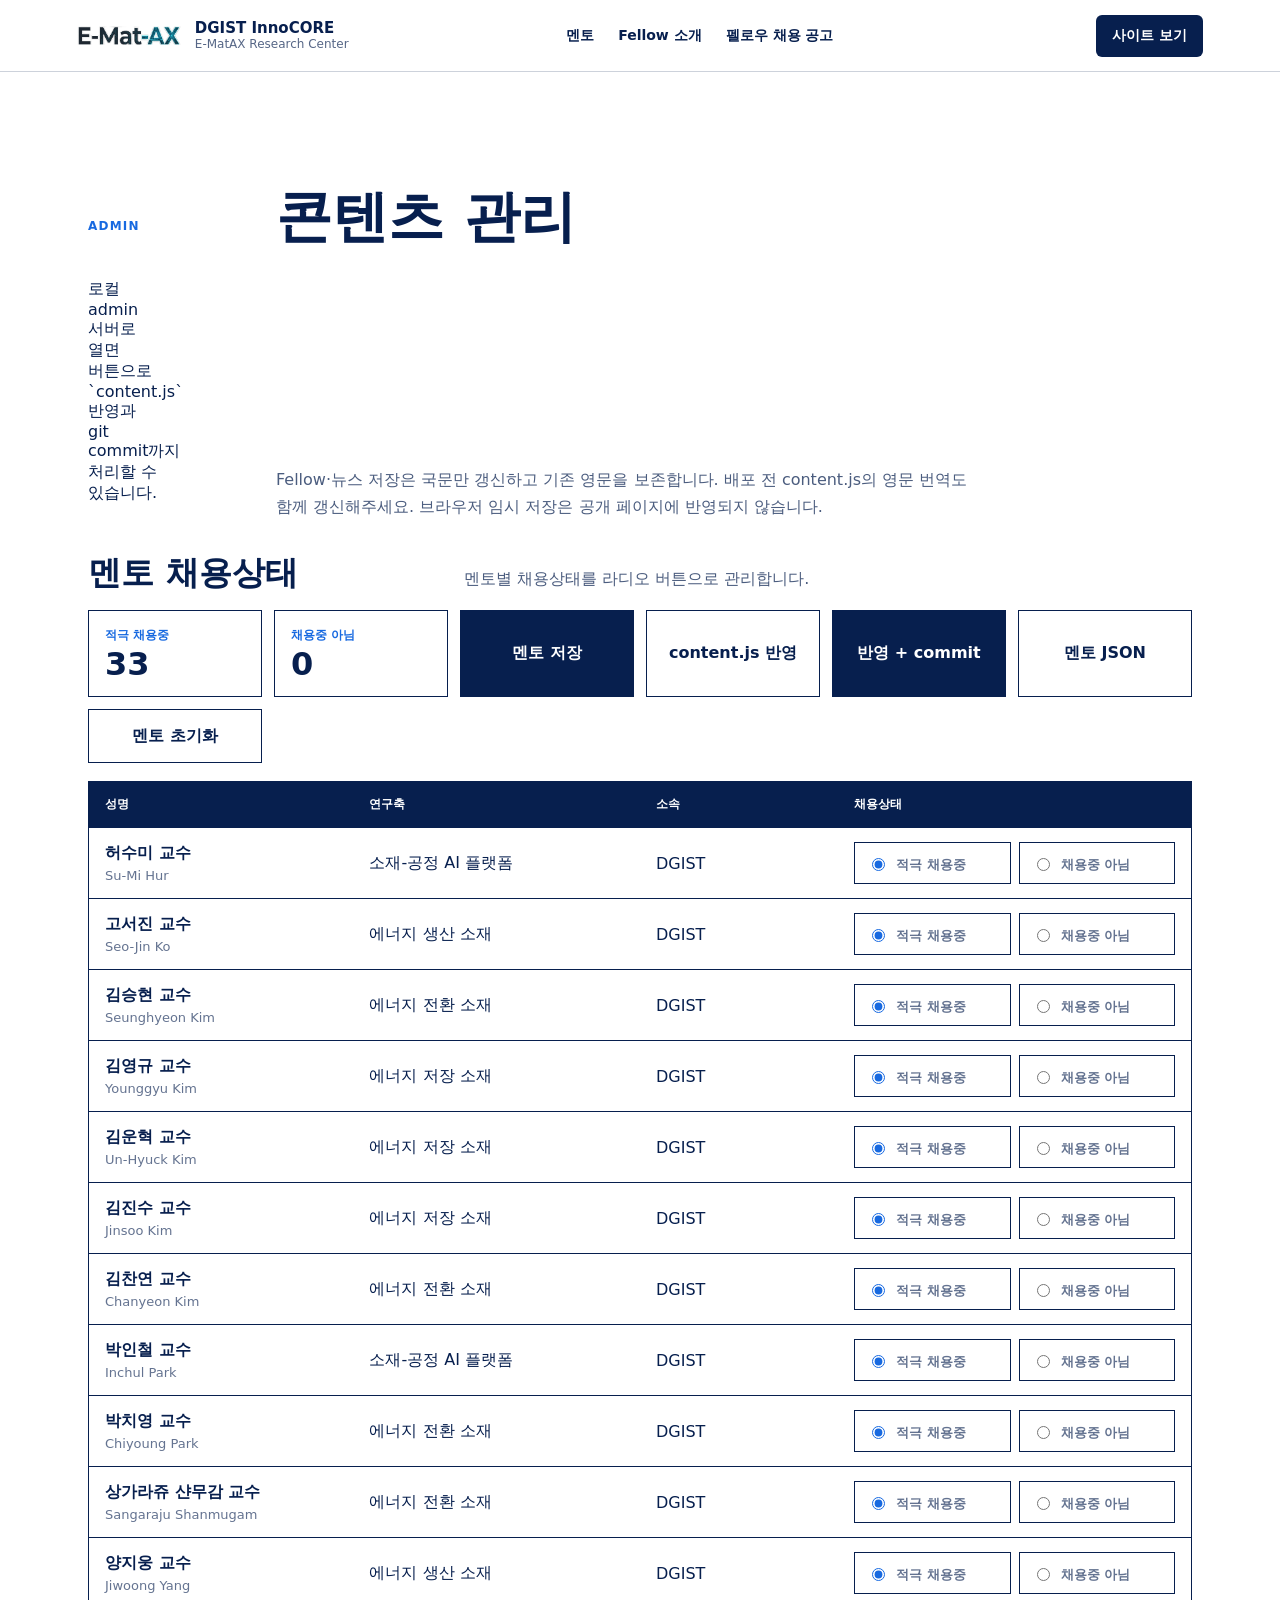
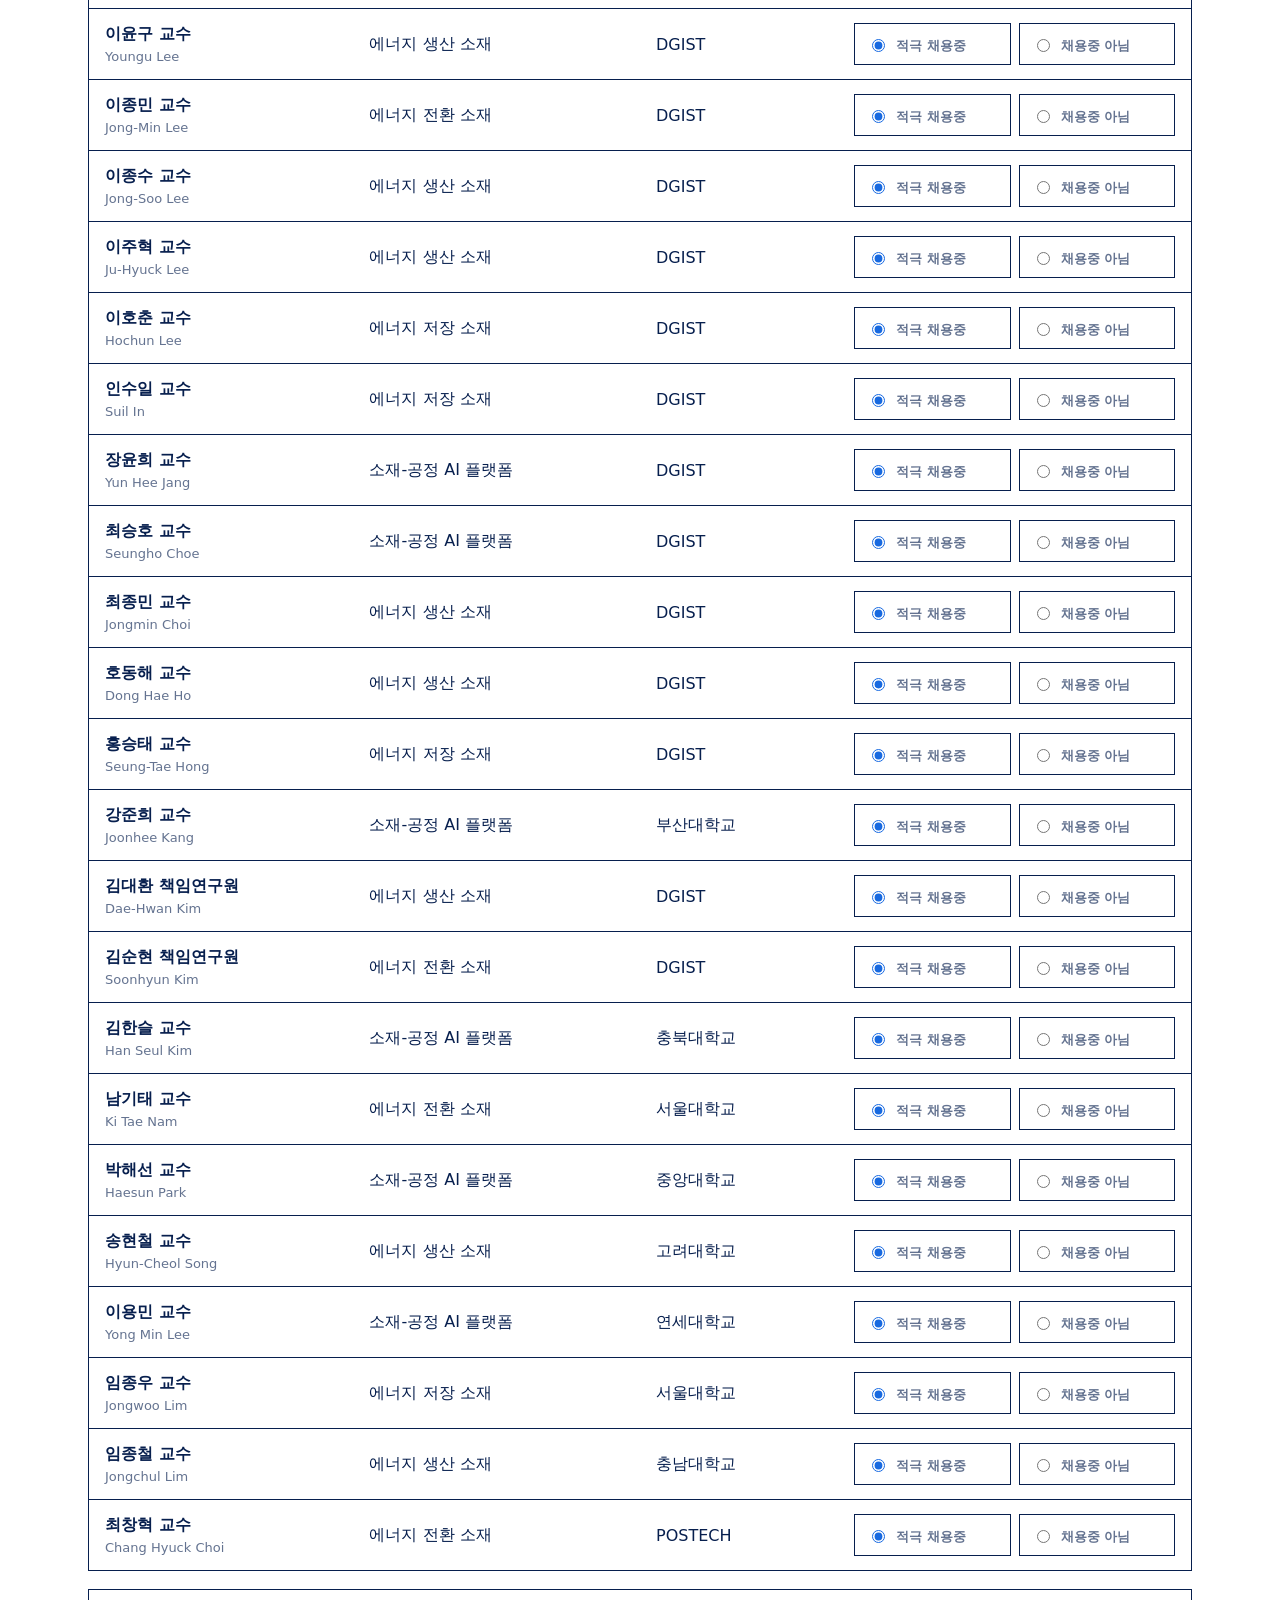
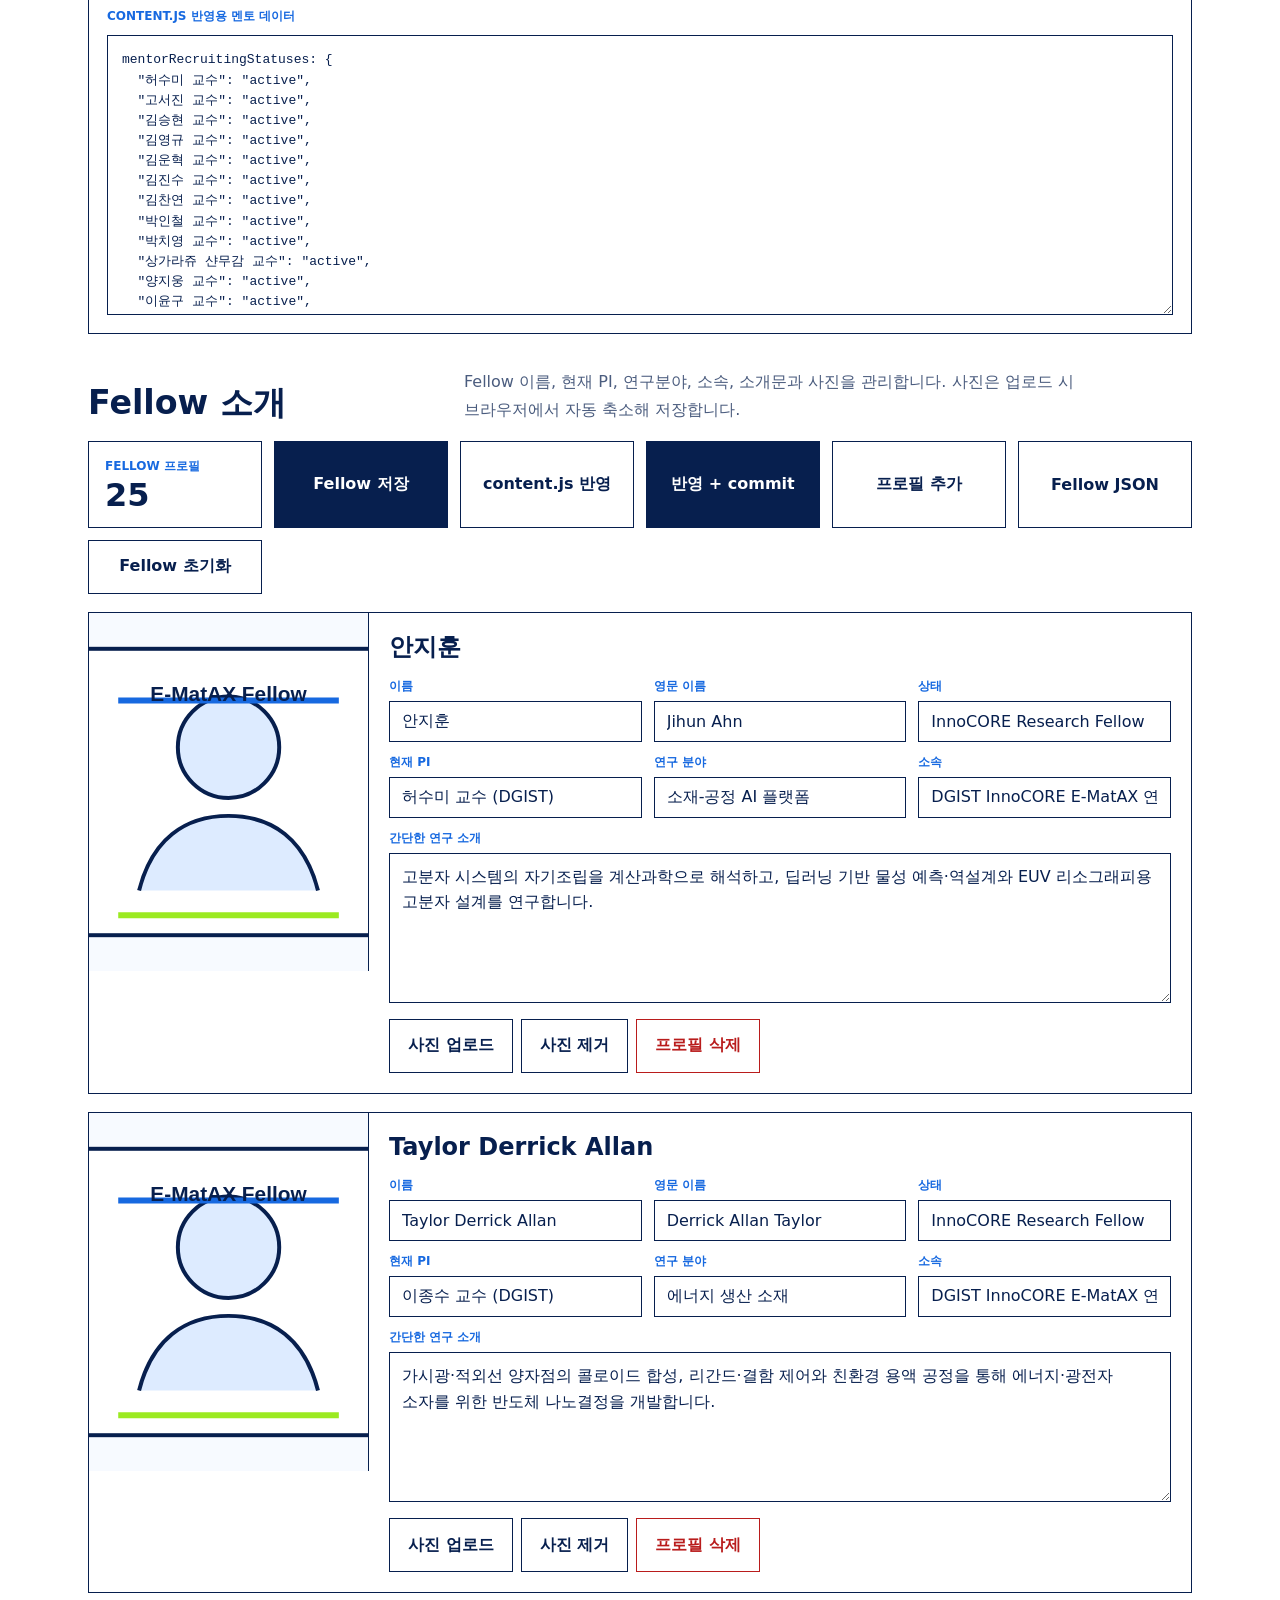
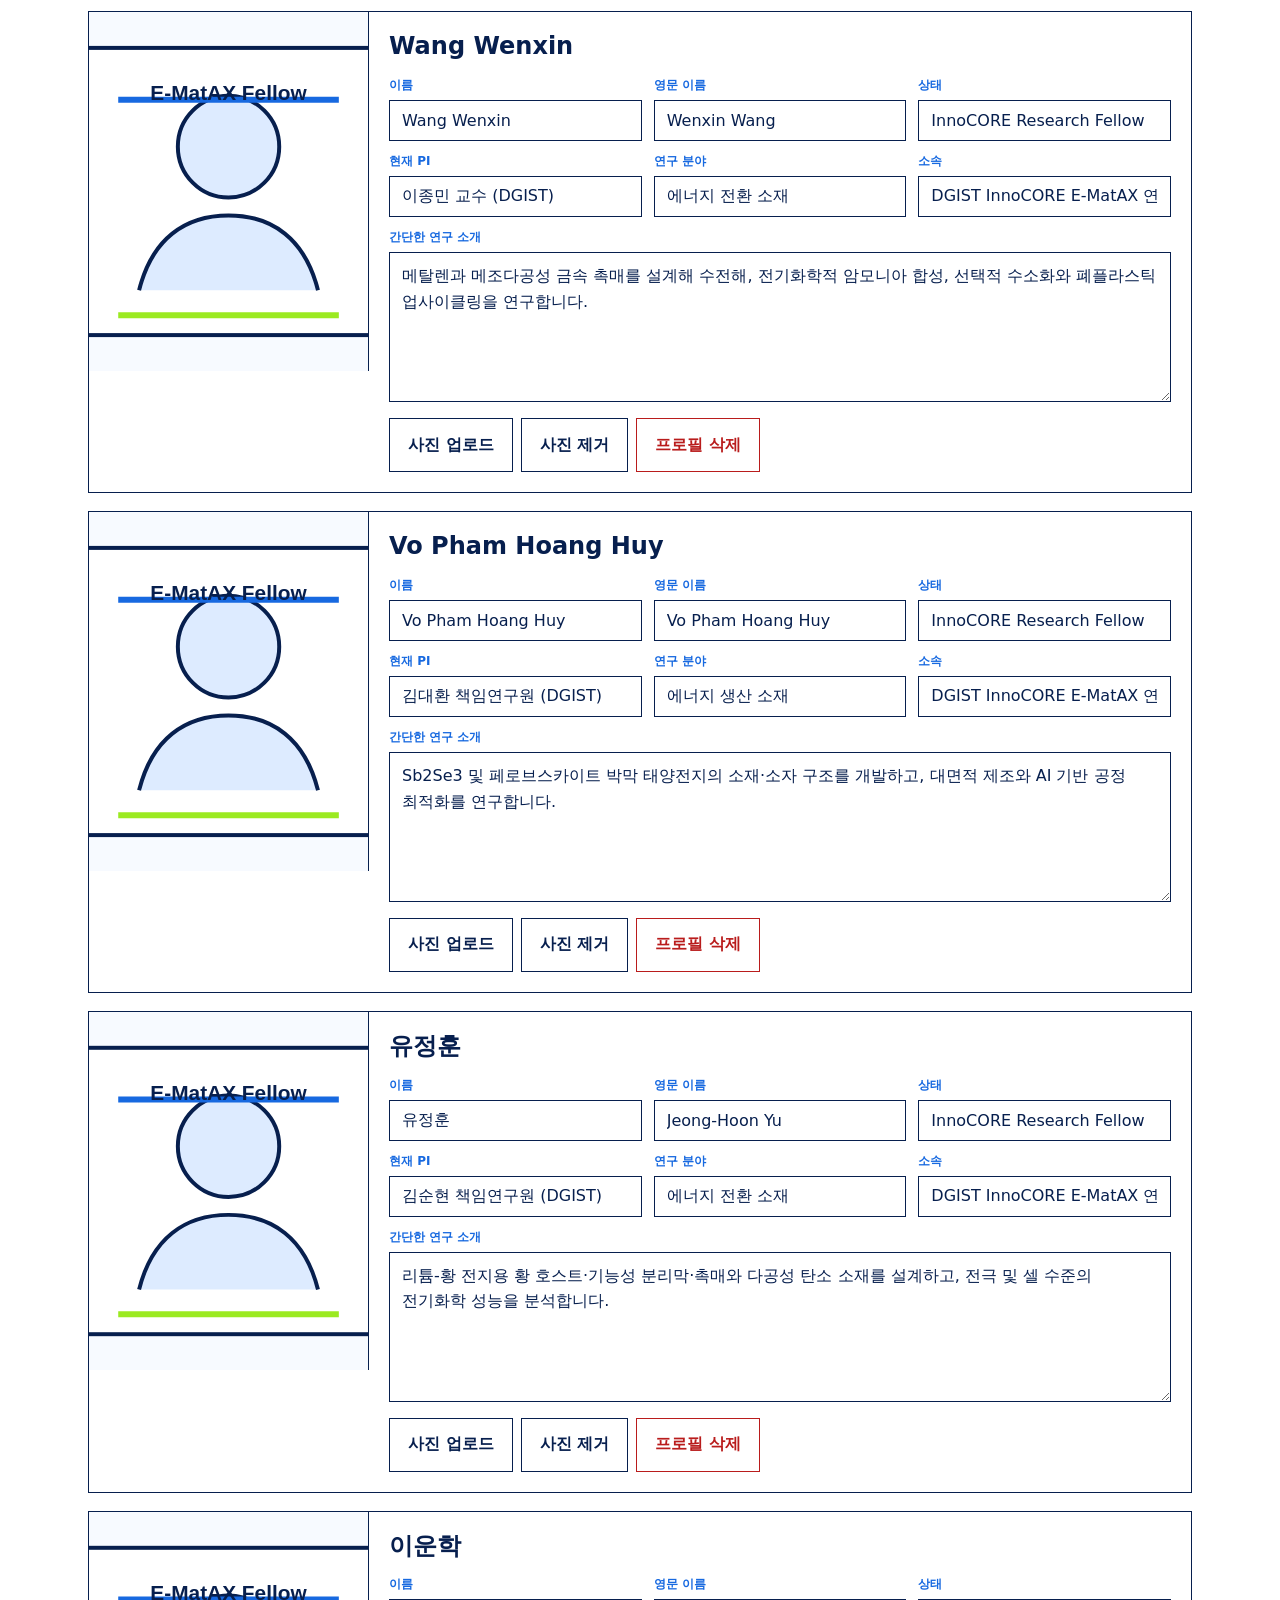
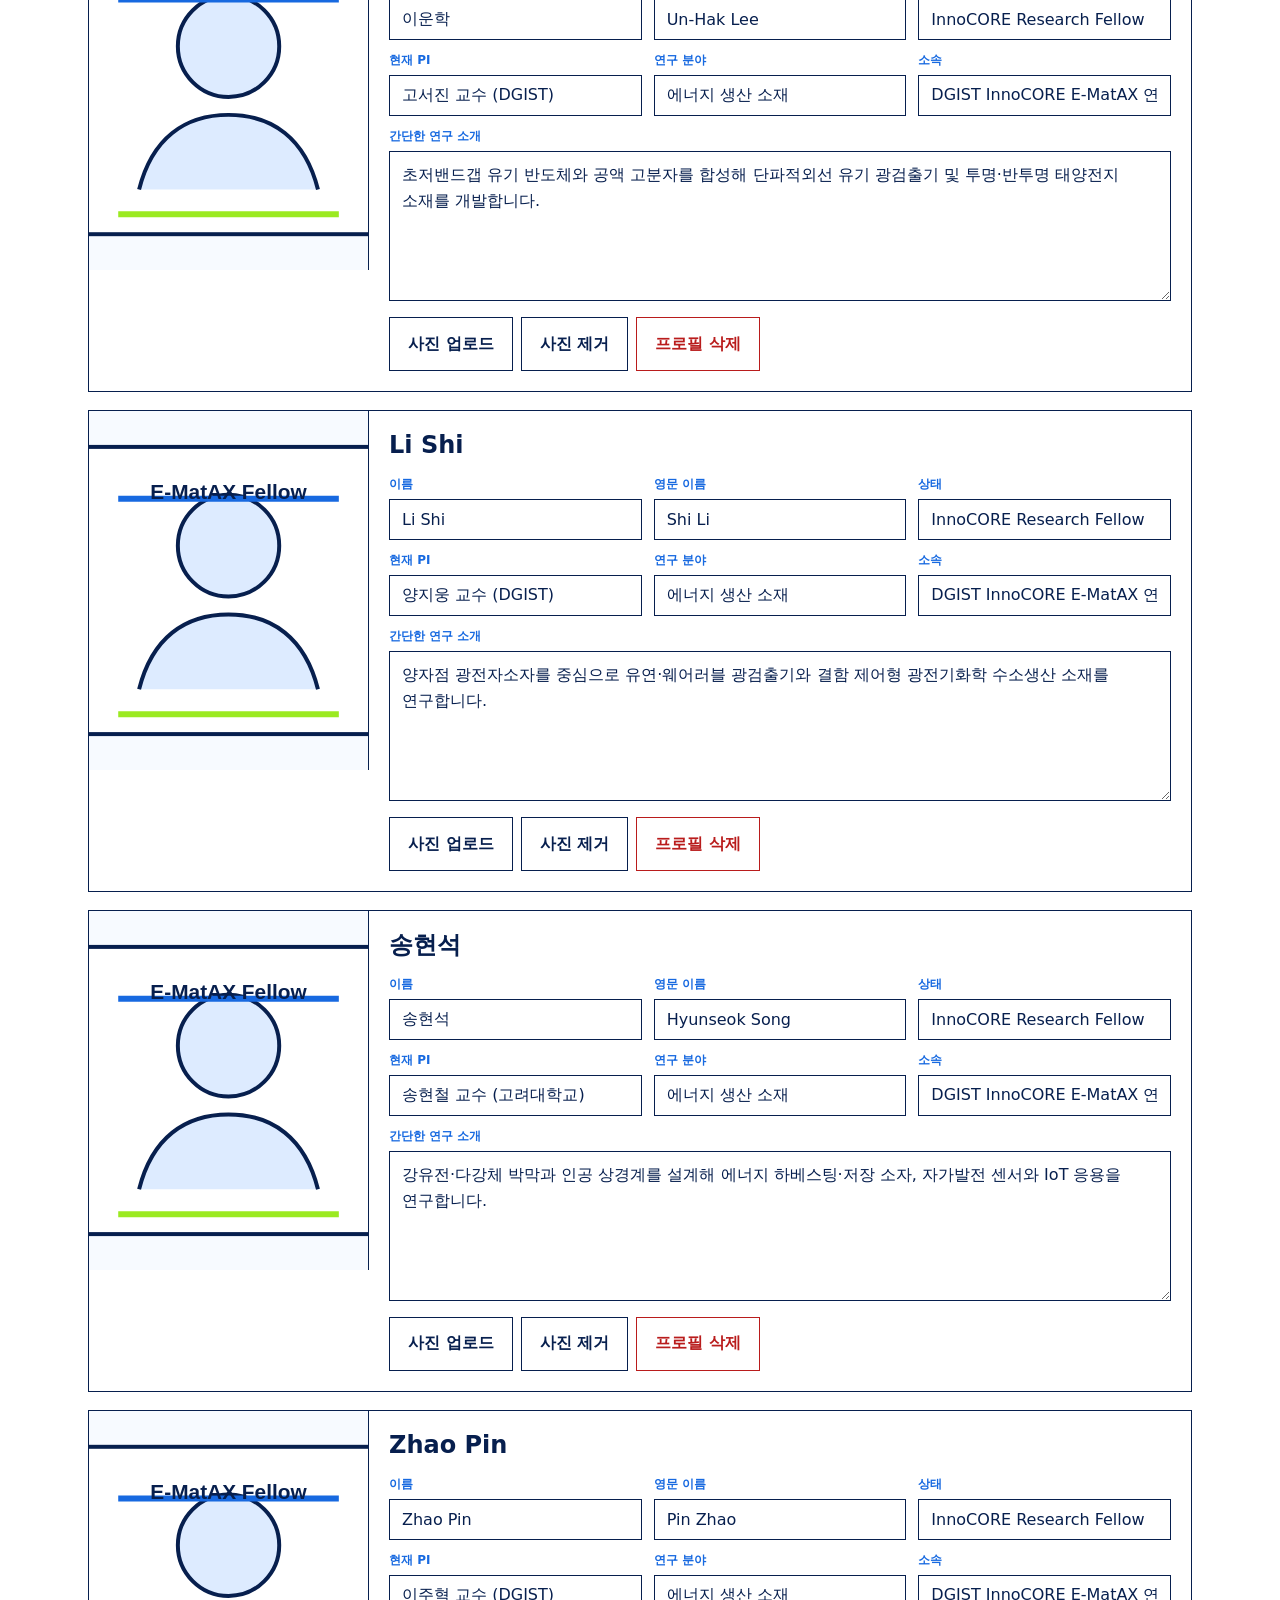
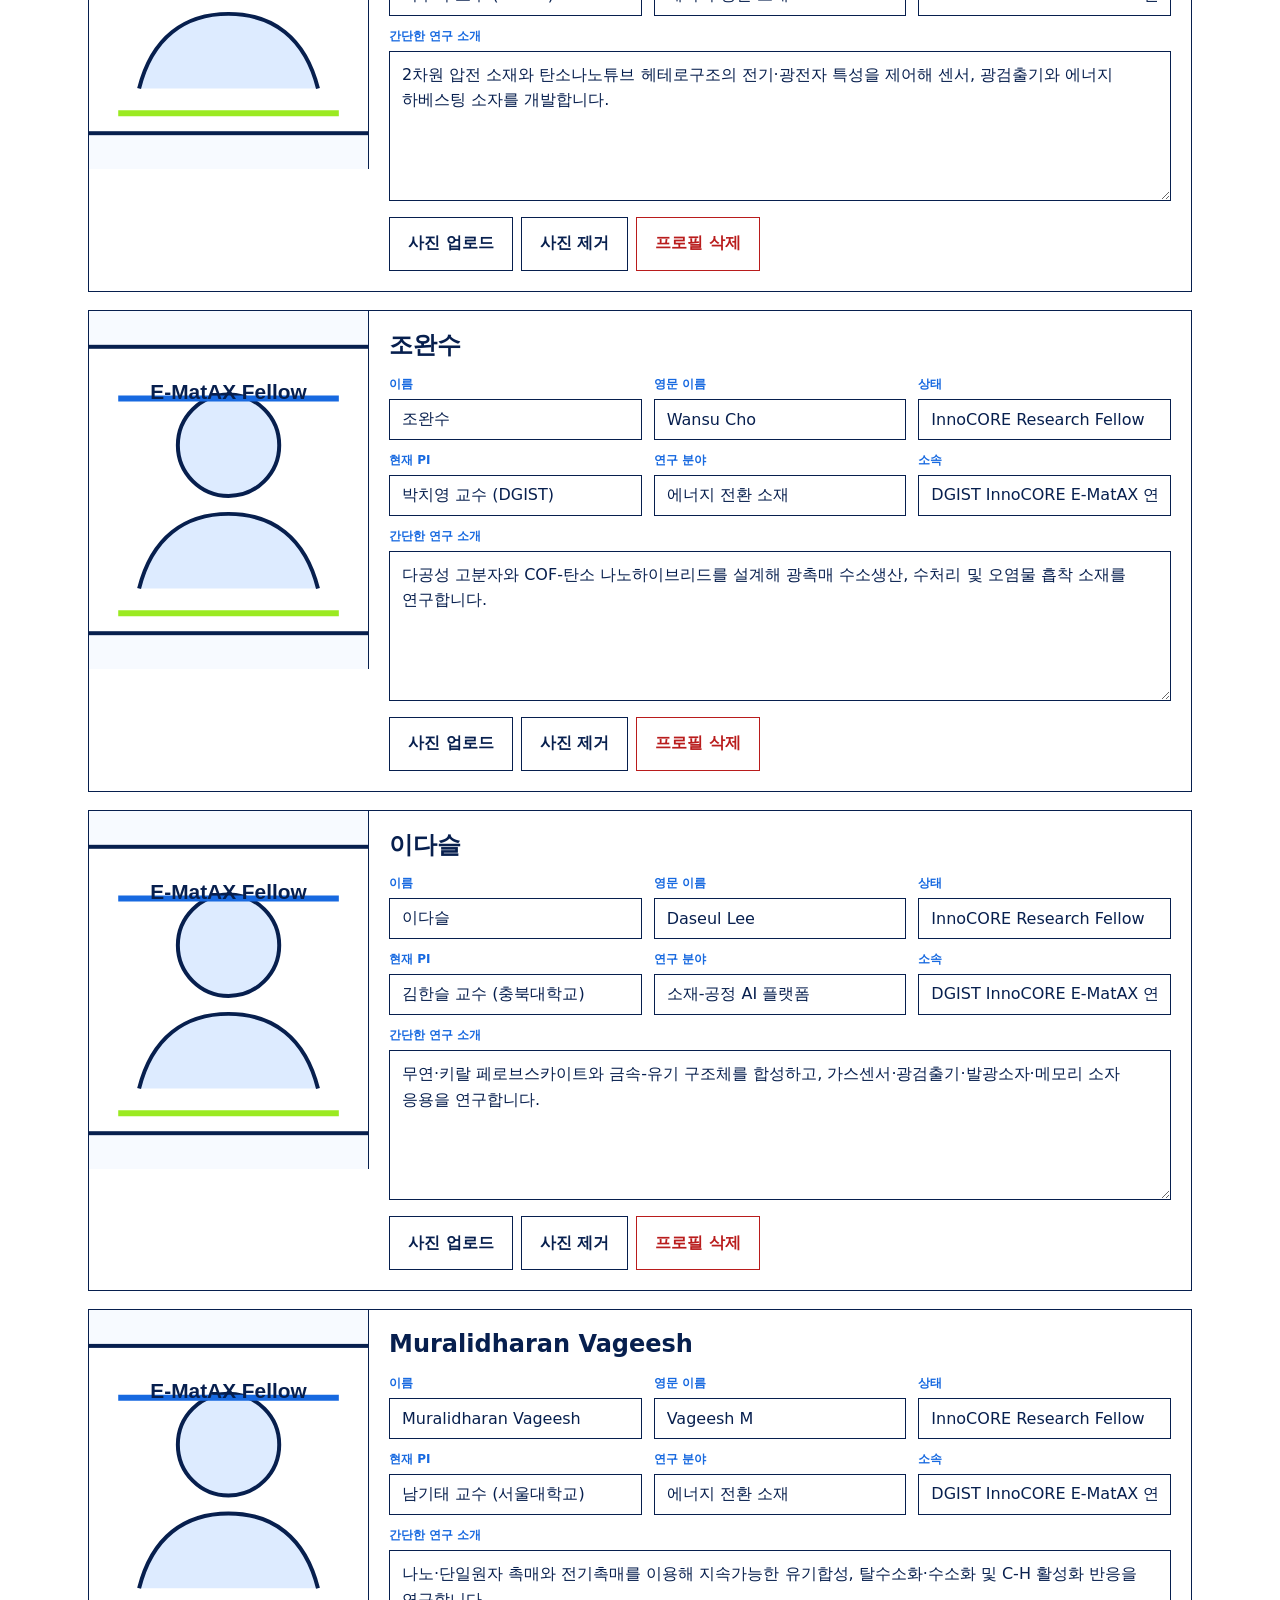
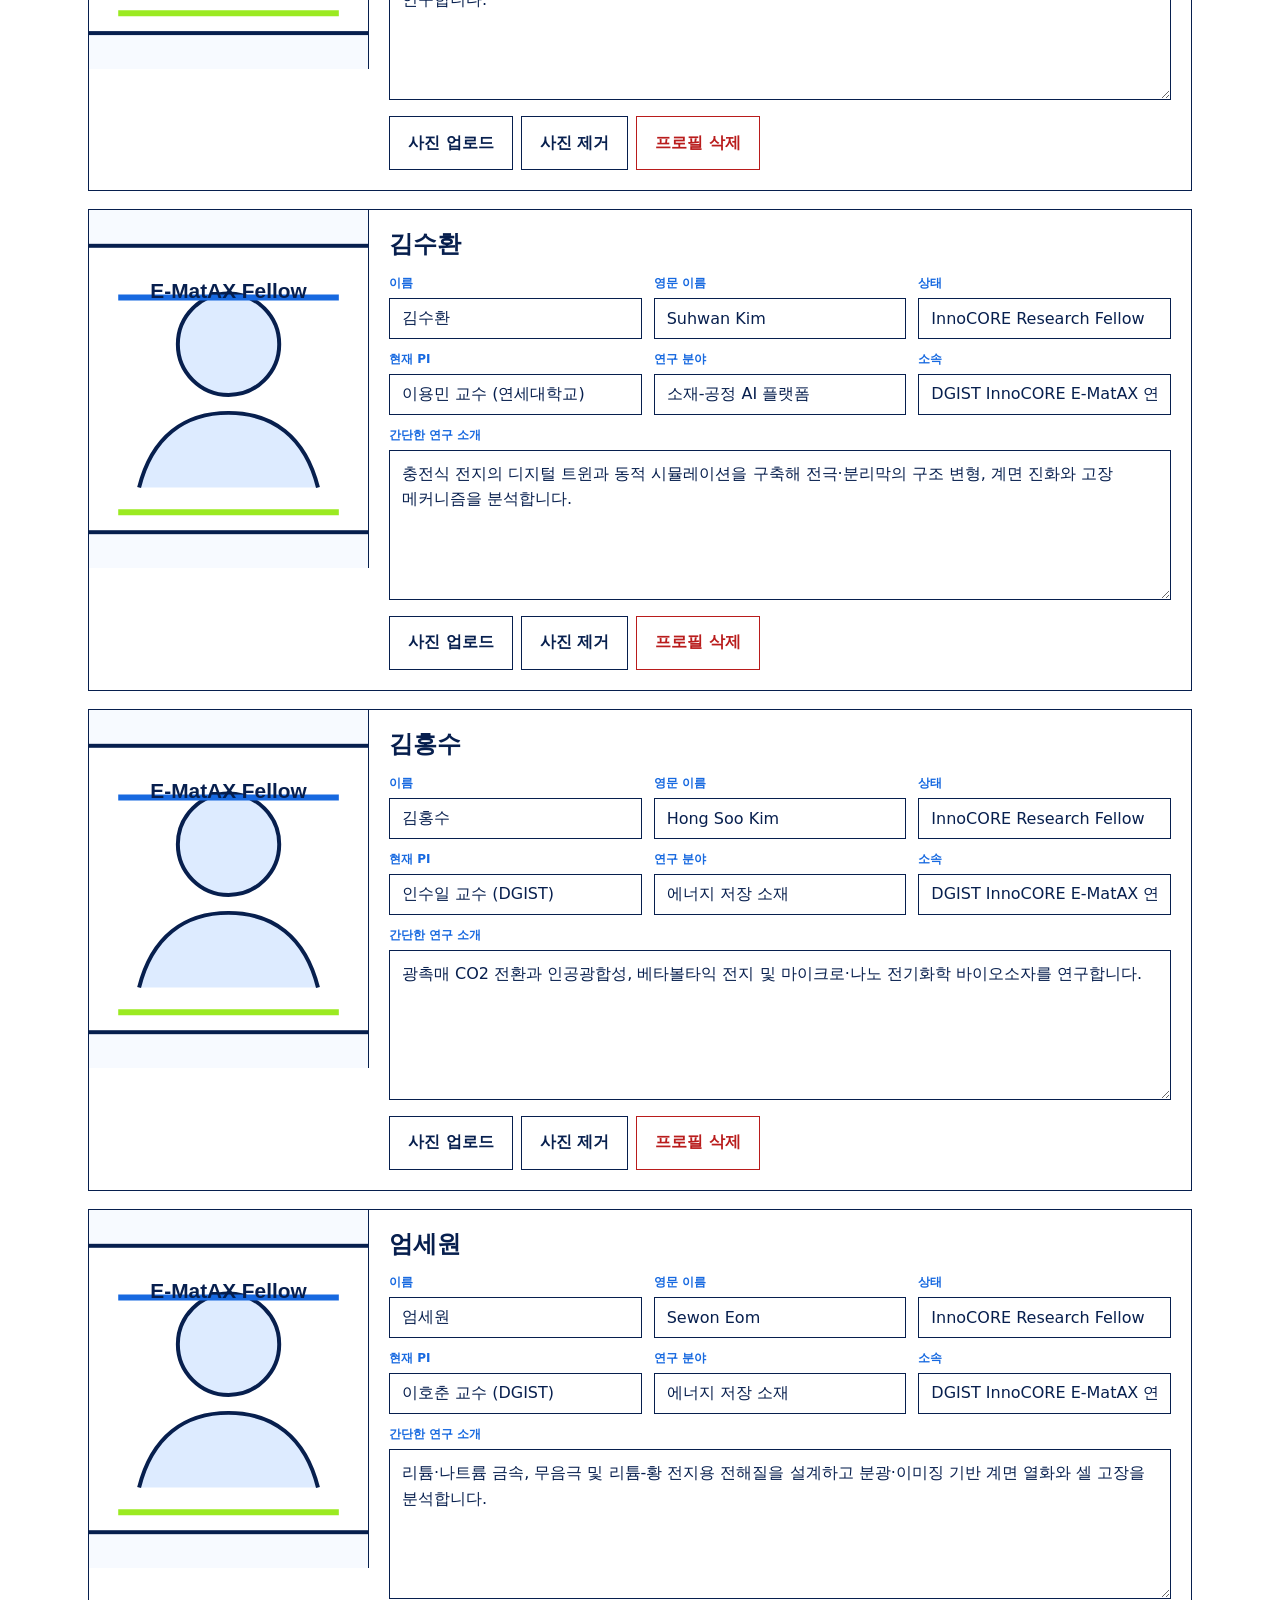
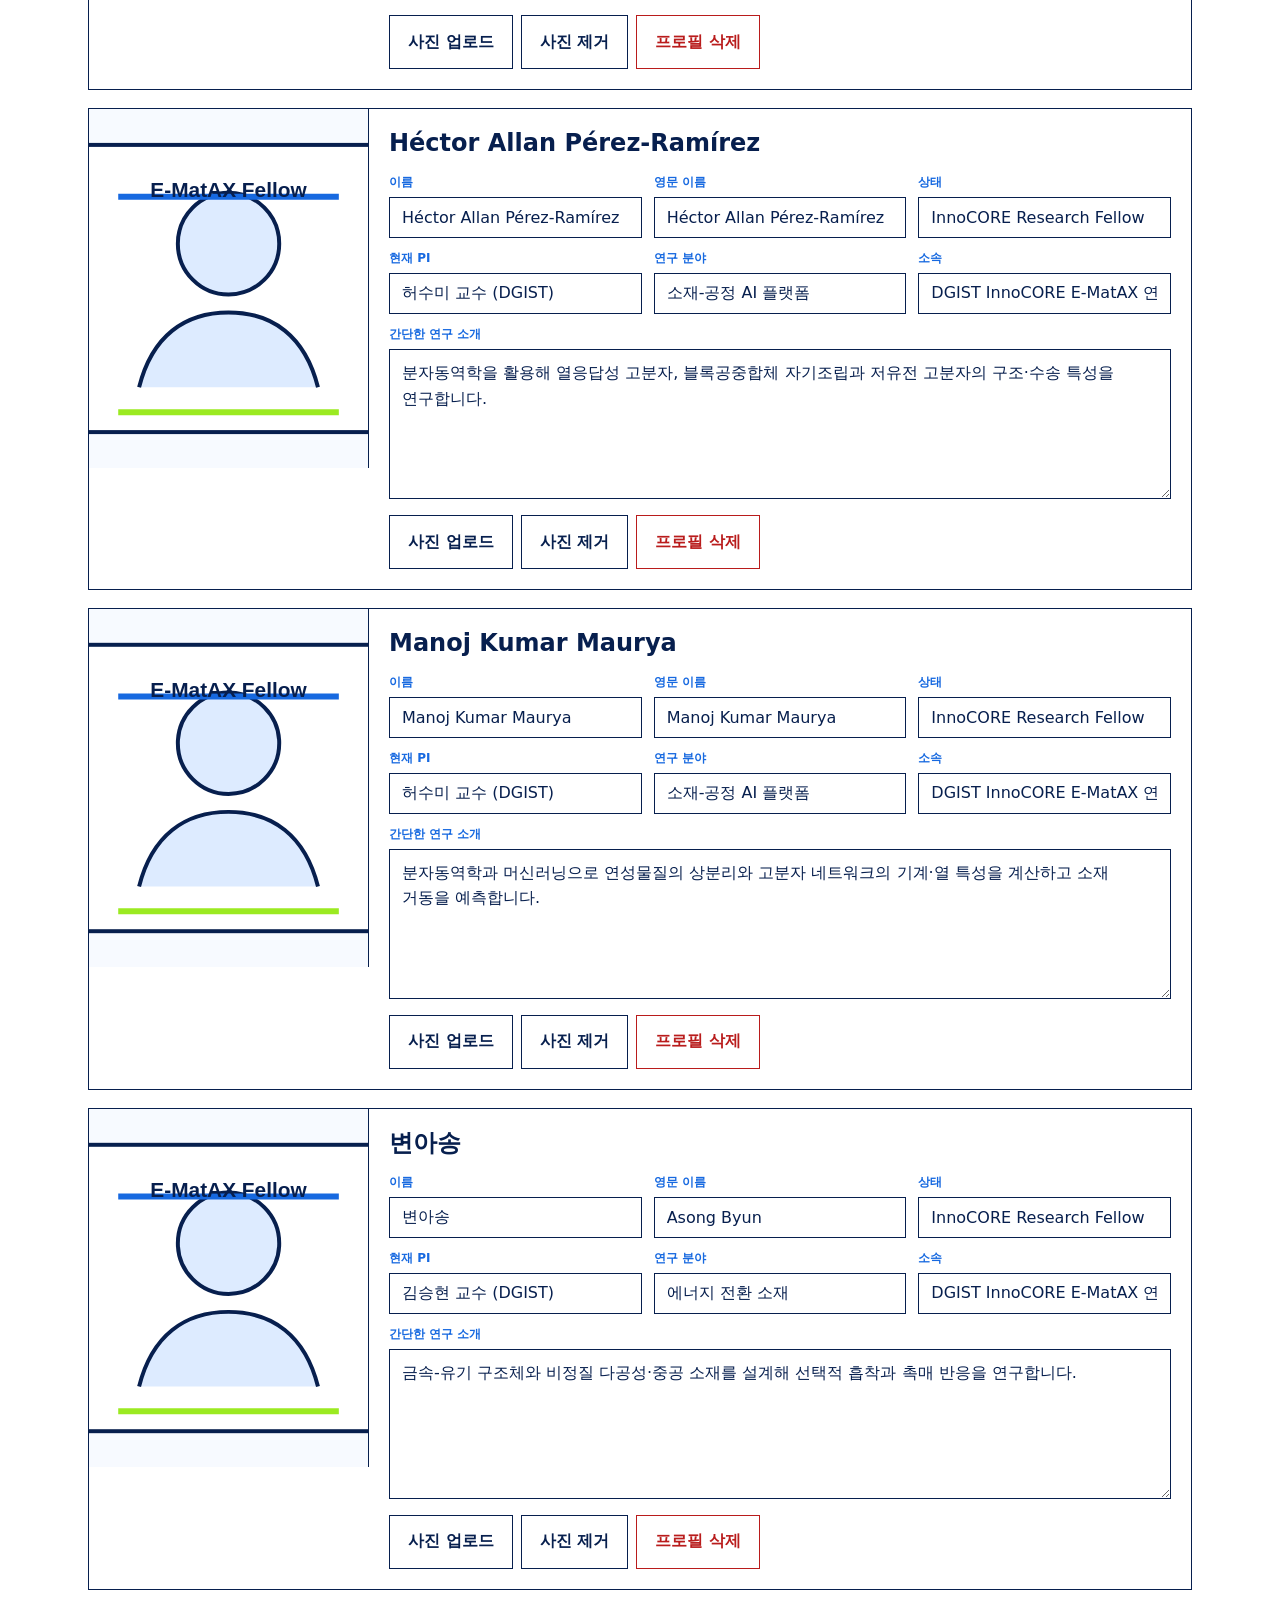
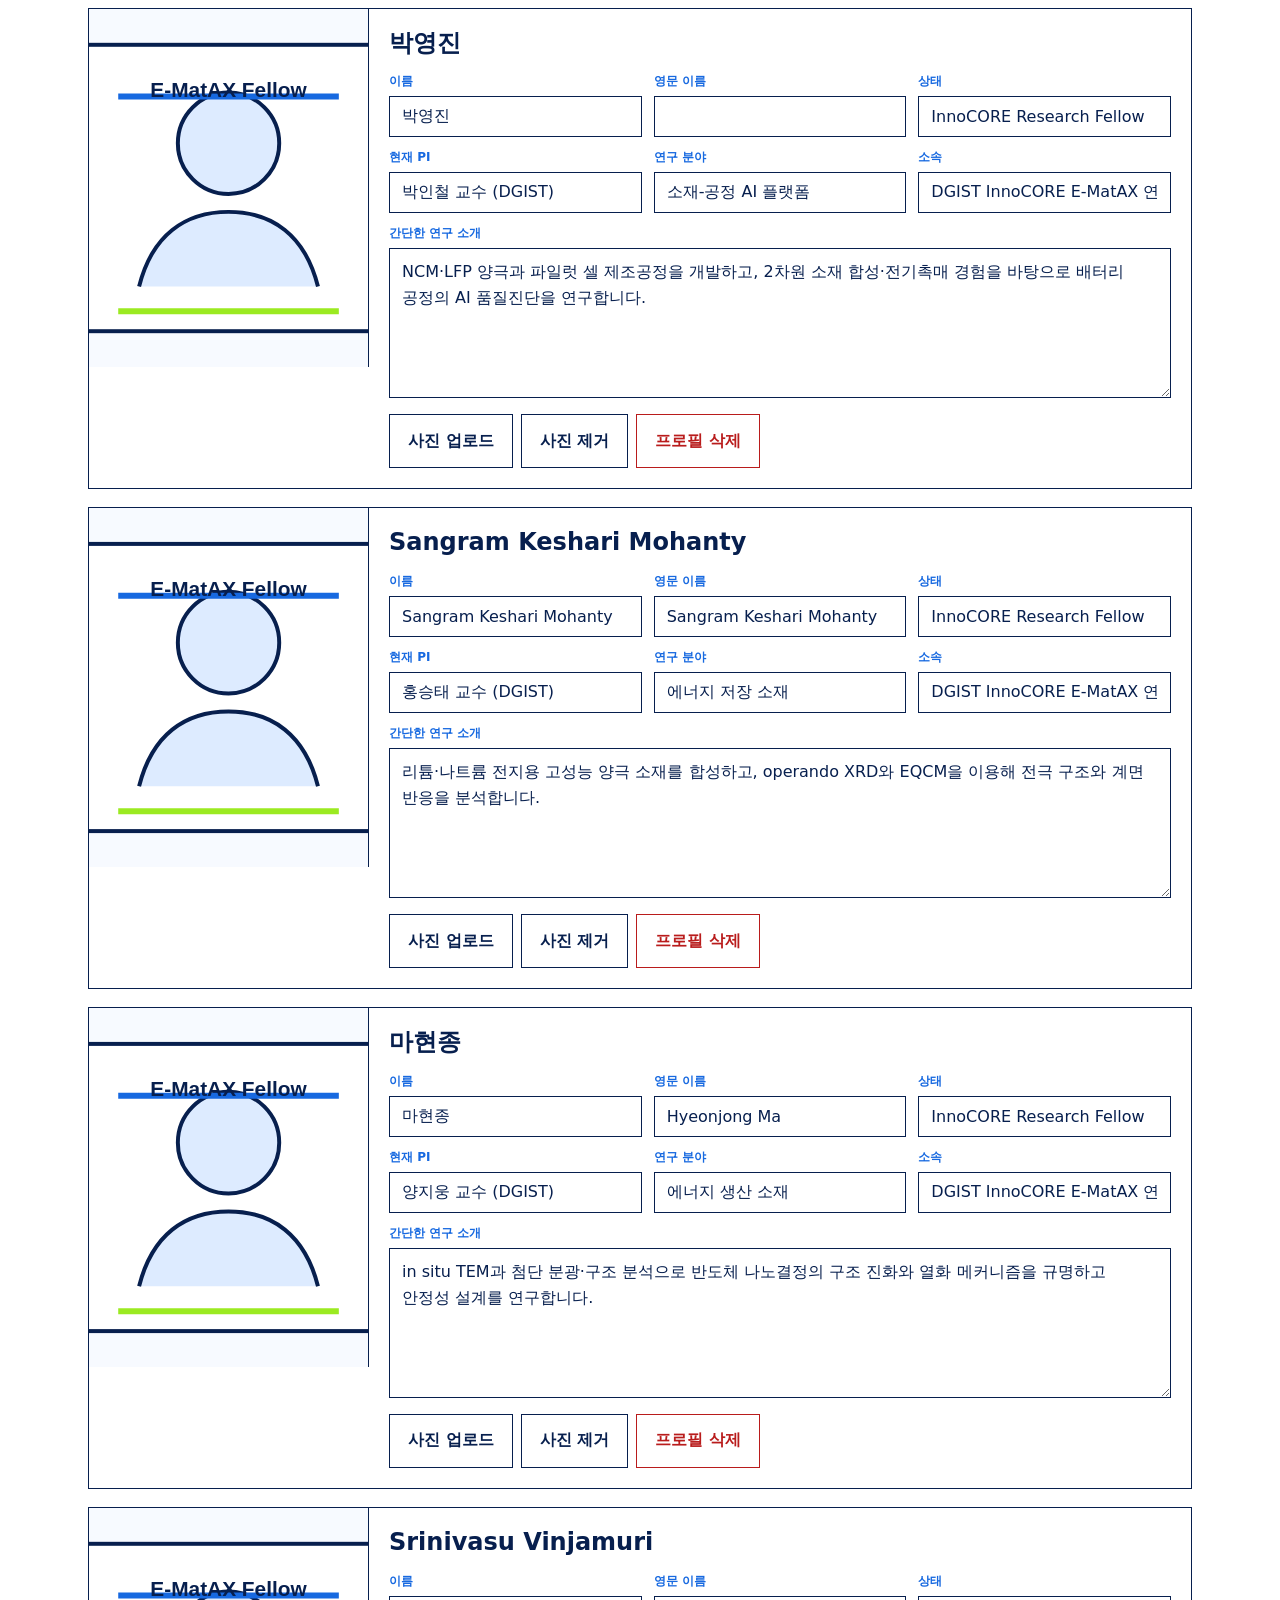
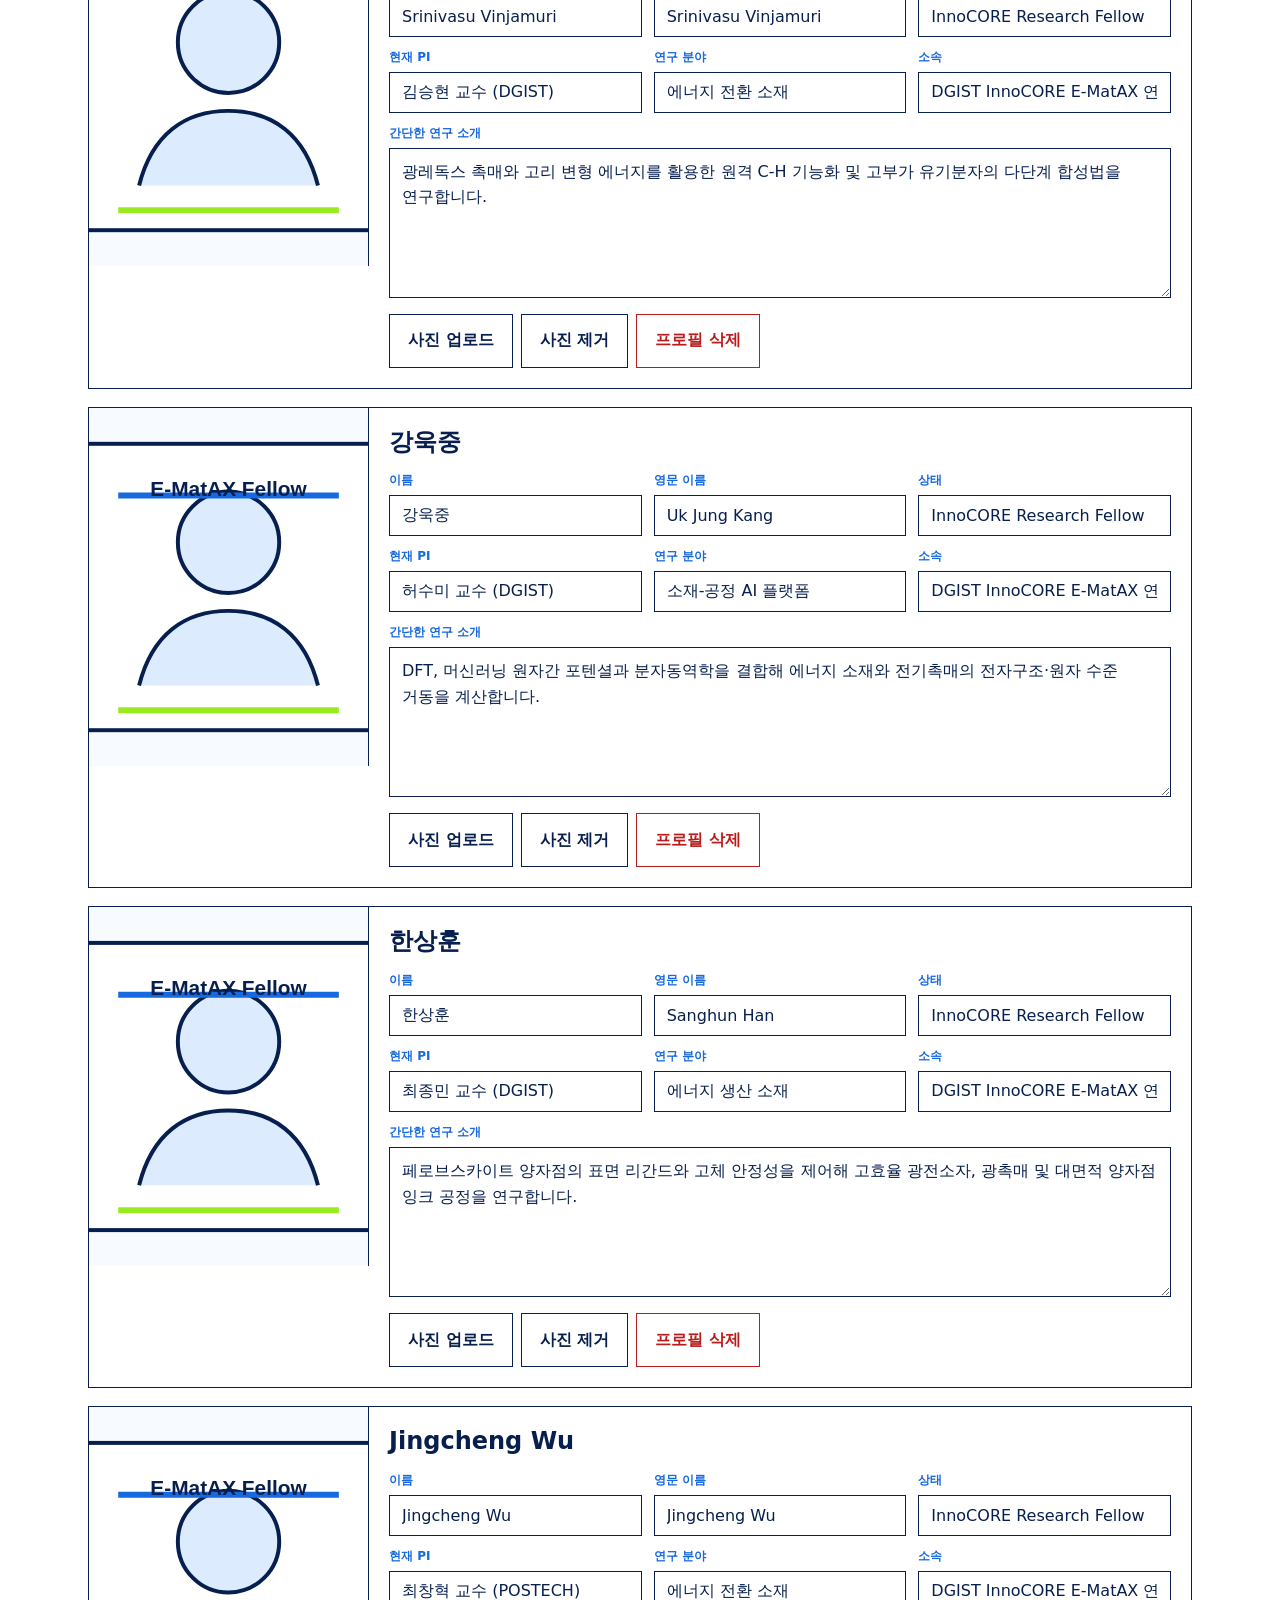
==== commit c70535c2: "fix: complete bilingual content and contact Translate public content and shared UI in both languages" ====
--- a/admin.html
+++ b/admin.html
@@ -5,7 +5,7 @@
     <meta name="viewport" content="width=device-width, initial-scale=1" />
     <title>E-MatAX Admin</title>
     <link rel="icon" href="./assets/favicon.svg" type="image/svg+xml" />
-    <link rel="stylesheet" href="./styles.css?v=20260810-news-0720-v2" />
+    <link rel="stylesheet" href="./styles.css?v=20260821-news-card-top-v2" />
   </head>
   <body>
     <a class="skip-link" href="#main">본문으로 바로가기</a>
@@ -35,6 +35,7 @@
             <p class="eyebrow">Admin</p>
             <h1 id="admin-title">콘텐츠 관리</h1>
             <p>로컬 admin 서버로 열면 버튼으로 `content.js` 반영과 git commit까지 처리할 수 있습니다.</p>
+            <p>Fellow·뉴스 저장은 국문만 갱신하고 기존 영문을 보존합니다. 배포 전 content.js의 영문 번역도 함께 갱신해주세요. 브라우저 임시 저장은 공개 페이지에 반영되지 않습니다.</p>
           </div>
 
           <section class="admin-section" aria-labelledby="mentor-admin-title">
@@ -144,7 +145,7 @@
       <p>DGIST InnoCORE E-MatAX Research Center</p>
     </footer>
 
-    <script src="./content.js?v=20260810-news-0720-v2"></script>
-    <script src="./admin.js?v=20260810-news-0720-v2"></script>
+    <script src="./content.js?v=20260821-kickoff-news-v1"></script>
+    <script src="./admin.js?v=20260810-news-files-v1"></script>
   </body>
 </html>
--- a/styles.css
+++ b/styles.css
@@ -3,6 +3,9 @@
   --navy: #071f4e;
   --blue: #1769e0;
   --lime: #9bea21;
+  --line: rgba(7, 31, 78, 0.2);
+  --line-strong: rgba(7, 31, 78, 0.36);
+  --blue-wash: rgba(23, 105, 224, 0.035);
   --grid: minmax(clamp(32px, 6vw, 96px), 1fr) repeat(12, minmax(0, 92px)) minmax(clamp(32px, 6vw, 96px), 1fr);
 }
 
@@ -29,6 +32,20 @@
   word-break: keep-all;
 }
 
+::selection {
+  background: var(--lime);
+  color: var(--navy);
+}
+
+:where(a, button, input, textarea):focus-visible {
+  outline: 3px solid var(--blue);
+  outline-offset: 3px;
+}
+
+:where(.hero, .process-band, .apply-band) :where(a, button, input, textarea):focus-visible {
+  outline-color: var(--lime);
+}
+
 section[id] {
   scroll-margin-top: 118px;
 }
@@ -75,15 +92,22 @@
   grid-template-columns: minmax(220px, 0.95fr) auto minmax(210px, 0.7fr);
   gap: 24px;
   align-items: center;
-  padding: 14px clamp(32px, 6vw, 96px);
+  min-height: 72px;
+  padding: 13px clamp(32px, 6vw, 96px);
   background: var(--white);
-  border-bottom: 1px solid var(--navy);
+  border-bottom: 1px solid var(--line);
+  transition: box-shadow 180ms ease, border-color 180ms ease;
+}
+
+.site-header[data-elevated="true"] {
+  border-color: var(--line-strong);
+  box-shadow: 0 10px 28px rgba(7, 31, 78, 0.08);
 }
 
 .brand {
   display: inline-flex;
   align-items: center;
-  gap: 12px;
+  gap: 14px;
   text-decoration: none;
 }
 
@@ -102,6 +126,7 @@
 
 .brand strong {
   font-size: 15px;
+  font-weight: 760;
 }
 
 .brand em {
@@ -121,7 +146,7 @@
 
 .site-nav {
   justify-content: center;
-  gap: 8px;
+  gap: 2px;
   scrollbar-width: none;
 }
 
@@ -130,12 +155,14 @@
 }
 
 .nav-link {
-  padding: 9px 10px;
+  position: relative;
+  padding: 10px 11px;
   color: var(--navy);
   font-size: 14px;
-  font-weight: 760;
+  font-weight: 650;
   text-decoration: none;
   white-space: nowrap;
+  transition: color 160ms ease;
 }
 
 .nav-link:hover {
@@ -144,6 +171,16 @@
 
 .nav-link[aria-current="page"] {
   color: var(--blue);
+}
+
+.nav-link[aria-current="page"]::after {
+  position: absolute;
+  right: 11px;
+  bottom: 3px;
+  left: 11px;
+  height: 2px;
+  background: var(--lime);
+  content: "";
 }
 
 .header-actions {
@@ -152,7 +189,8 @@
 }
 
 .lang-switch {
-  border: 1px solid var(--navy);
+  border: 1px solid var(--line-strong);
+  border-radius: 6px;
   background: var(--white);
   padding: 3px;
 }
@@ -163,7 +201,8 @@
   padding: 7px 8px;
   background: transparent;
   color: var(--navy);
-  font-weight: 820;
+  font-weight: 760;
+  border-radius: 3px;
   cursor: pointer;
 }
 
@@ -181,8 +220,11 @@
   justify-content: center;
   padding: 0 16px;
   font-size: 14px;
-  font-weight: 820;
+  font-weight: 760;
   text-decoration: none;
+  white-space: nowrap;
+  border-radius: 6px;
+  transition: background 160ms ease, border-color 160ms ease, color 160ms ease, transform 160ms ease;
 }
 
 .header-cta,
@@ -196,15 +238,36 @@
   color: var(--white);
 }
 
+.header-cta:hover,
+.primary-action:hover,
+.secondary-action:hover {
+  transform: translateY(-1px);
+}
+
+.header-cta:hover,
+.primary-action:hover {
+  background: var(--blue);
+}
+
+.secondary-action:hover {
+  border-color: var(--lime);
+  color: var(--lime);
+}
+
+.apply-band .primary-action:hover {
+  background: var(--white);
+  color: var(--navy);
+}
+
 .hero {
   position: relative;
-  min-height: calc(84vh - 70px);
+  min-height: min(760px, calc(84vh - 70px));
   display: grid;
   grid-template-columns: var(--grid);
   align-items: end;
   overflow: hidden;
   isolation: isolate;
-  background: url("./assets/hero-visual.png") center / cover;
+  background: url("./assets/hero-visual.png") 62% center / cover;
 }
 
 .hero::before {
@@ -212,12 +275,18 @@
   position: absolute;
   inset: 0;
   z-index: -1;
-  background: var(--navy);
-  opacity: 0.76;
+  background: linear-gradient(
+    90deg,
+    rgba(7, 31, 78, 0.96) 0%,
+    rgba(7, 31, 78, 0.82) 48%,
+    rgba(7, 31, 78, 0.52) 100%
+  );
 }
 
 .hero-inner {
   grid-column: 2 / 12;
+  position: relative;
+  z-index: 1;
   padding: clamp(48px, 9vh, 96px) 0;
   color: var(--white);
 }
@@ -227,9 +296,9 @@
 .process-copy > p:first-child {
   margin: 0 0 14px;
   color: var(--blue);
-  font-size: 13px;
+  font-size: 12px;
   font-weight: 900;
-  letter-spacing: 0;
+  letter-spacing: 0.1em;
   text-transform: uppercase;
 }
 
@@ -240,41 +309,43 @@
 }
 
 .hero h1 {
-  max-width: 980px;
+  max-width: 920px;
   margin: 0;
   font-size: clamp(38px, 5.4vw, 68px);
+  font-weight: 780;
   line-height: 1.05;
-  letter-spacing: 0;
+  letter-spacing: -0.035em;
   text-wrap: balance;
 }
 
 .hero-lede {
-  max-width: 760px;
+  max-width: 700px;
   margin: 24px 0 0;
   color: var(--white);
   opacity: 0.88;
   font-size: clamp(17px, 2vw, 21px);
-  line-height: 1.72;
+  line-height: 1.66;
 }
 
 .hero-actions {
   flex-wrap: wrap;
   gap: 12px;
-  margin-top: 30px;
+  margin-top: 34px;
 }
 
 .quick-facts {
   display: grid;
   grid-template-columns: repeat(4, 1fr);
-  border-top: 1px solid var(--navy);
-  border-bottom: 1px solid var(--navy);
+  border-top: 1px solid var(--line-strong);
+  border-bottom: 1px solid var(--line);
+  background: var(--blue-wash);
 }
 
 .quick-facts article {
   min-height: 132px;
-  padding: 28px clamp(18px, 3vw, 36px);
-  background: var(--white);
-  border-right: 1px solid var(--navy);
+  padding: 26px clamp(18px, 3vw, 32px);
+  background: transparent;
+  border-right: 1px solid var(--line);
 }
 
 .quick-facts article:last-child {
@@ -288,7 +359,9 @@
 
 .quick-facts strong {
   font-size: clamp(28px, 4vw, 46px);
+  font-weight: 760;
   line-height: 1;
+  letter-spacing: -0.045em;
 }
 
 .quick-facts span {
@@ -302,7 +375,7 @@
 .apply-band {
   display: grid;
   grid-template-columns: var(--grid);
-  padding: clamp(64px, 8vw, 112px) 0;
+  padding: clamp(72px, 9vw, 128px) 0;
 }
 
 .intro-band,
@@ -333,9 +406,9 @@
 .section-heading {
   display: grid;
   grid-template-columns: repeat(12, minmax(0, 1fr));
-  gap: 24px;
+  gap: 18px 24px;
   align-items: end;
-  margin-bottom: 34px;
+  margin-bottom: 42px;
 }
 
 .section-heading > p {
@@ -375,17 +448,18 @@
   margin: 0;
   color: var(--navy);
   font-size: clamp(30px, 3.8vw, 48px);
+  font-weight: 780;
   line-height: 1.16;
-  letter-spacing: 0;
+  letter-spacing: -0.035em;
   text-wrap: balance;
 }
 
 .section-heading span {
   display: block;
   color: var(--navy);
-  opacity: 0.72;
+  opacity: 0.68;
   font-size: 17px;
-  line-height: 1.72;
+  line-height: 1.68;
 }
 
 .two-column {
@@ -406,16 +480,17 @@
 
 .media-panel img {
   width: 100%;
-  border: 1px solid var(--navy);
+  border: 1px solid var(--line-strong);
+  border-radius: 14px;
 }
 
 .narrative p,
 .process-copy p,
 .apply-band p {
   color: var(--navy);
-  opacity: 0.76;
+  opacity: 0.74;
   font-size: 17px;
-  line-height: 1.82;
+  line-height: 1.78;
 }
 
 .how-layout,
@@ -452,7 +527,7 @@
 .fellow-card,
 .openings-grid article,
 .news-item {
-  border: 1px solid var(--navy);
+  border: 1px solid var(--line);
   background: var(--white);
 }
 
@@ -466,7 +541,22 @@
 .detail-grid article,
 .team-grid,
 .related-links {
-  padding: 24px;
+  padding: 28px;
+  border-radius: 12px;
+  transition: border-color 180ms ease, box-shadow 180ms ease, transform 180ms ease;
+}
+
+.how-steps article:hover,
+.requirements-panel:hover,
+.research-grid article:hover,
+.support-grid article:hover,
+.openings-grid article:hover,
+.detail-grid article:hover,
+.team-grid:hover,
+.related-links:hover {
+  border-color: var(--line-strong);
+  box-shadow: 0 12px 28px rgba(7, 31, 78, 0.07);
+  transform: translateY(-2px);
 }
 
 .how-steps h3,
@@ -480,6 +570,7 @@
   margin: 0 0 12px;
   color: var(--navy);
   font-size: 21px;
+  font-weight: 760;
   line-height: 1.3;
 }
 
@@ -644,8 +735,9 @@
   margin: 0;
   color: var(--navy);
   font-size: clamp(42px, 5vw, 64px);
+  font-weight: 780;
   line-height: 1.04;
-  letter-spacing: 0;
+  letter-spacing: -0.04em;
 }
 
 .fellow-directory-hero > p:last-child {
@@ -670,9 +762,9 @@
 
 .fellow-photo {
   margin: 0;
-  border-bottom: 1px solid var(--navy);
-  background: var(--white);
-  aspect-ratio: 4 / 3;
+  border-bottom: 1px solid var(--line);
+  background: var(--blue-wash);
+  aspect-ratio: 16 / 10;
   overflow: hidden;
 }
 
@@ -682,16 +774,22 @@
   object-fit: cover;
 }
 
+.fellow-photo img[src*="fellow-placeholder"] {
+  object-fit: contain;
+  padding: 18px;
+}
+
 .fellow-card-body {
   display: grid;
   gap: 14px;
-  padding: 22px;
+  padding: 24px;
 }
 
 .fellow-status {
   width: max-content;
   max-width: 100%;
   border: 1px solid var(--blue);
+  border-radius: 4px;
   padding: 6px 9px;
   color: var(--blue);
   font-size: 12px;
@@ -704,6 +802,7 @@
   margin: 0;
   color: var(--navy);
   font-size: 24px;
+  font-weight: 760;
   line-height: 1.2;
 }
 
@@ -1221,7 +1320,7 @@
 }
 
 .process-band {
-  row-gap: 34px;
+  row-gap: 40px;
   background: var(--navy);
   color: var(--white);
 }
@@ -1260,8 +1359,17 @@
   display: flex;
   flex-direction: column;
   justify-content: space-between;
-  border: 1px solid var(--white);
-  padding: 18px;
+  border: 1px solid rgba(255, 255, 255, 0.44);
+  border-radius: 8px;
+  background: rgba(255, 255, 255, 0.025);
+  padding: 20px;
+  transition: border-color 180ms ease, background 180ms ease, transform 180ms ease;
+}
+
+.process-steps article:hover {
+  border-color: var(--lime);
+  background: rgba(155, 234, 33, 0.08);
+  transform: translateY(-2px);
 }
 
 .process-steps span {
@@ -1276,6 +1384,7 @@
 .process-steps strong {
   color: var(--white);
   font-size: 16px;
+  font-weight: 700;
   line-height: 1.35;
   overflow-wrap: anywhere;
 }
@@ -1297,6 +1406,7 @@
 .opening-status {
   width: max-content;
   border: 1px solid var(--blue);
+  border-radius: 4px;
   padding: 6px 10px;
   color: var(--blue);
   font-size: 12px;
@@ -1334,7 +1444,8 @@
   min-height: 38px;
   display: inline-flex;
   align-items: center;
-  border: 1px solid var(--navy);
+  border: 1px solid var(--line-strong);
+  border-radius: 6px;
   padding: 0 14px;
   color: var(--navy);
   font-weight: 820;
@@ -1359,7 +1470,8 @@
   min-width: 0;
   overflow: auto;
   contain: layout paint;
-  border: 1px solid var(--navy);
+  border: 1px solid var(--line-strong);
+  border-radius: 10px;
   background: var(--white);
 }
 
@@ -1405,8 +1517,8 @@
 
 .mentor-table th,
 .mentor-table td {
-  padding: 10px 8px;
-  border-bottom: 1px solid var(--navy);
+  padding: 12px 10px;
+  border-bottom: 1px solid var(--line);
   text-align: left;
   vertical-align: top;
   overflow-wrap: anywhere;
@@ -1418,6 +1530,7 @@
   background: var(--navy);
   color: var(--white);
   font-size: 11px;
+  font-weight: 760;
   text-transform: uppercase;
 }
 
@@ -1441,11 +1554,12 @@
 
 .mentor-table td:nth-child(2),
 .mentor-table .mentor-area-cell {
-  color: #111827;
+  color: var(--navy);
 }
 
 .mentor-table .mentor-recruiting-cell[data-status="inactive"] {
-  color: #6b7280;
+  color: var(--navy);
+  opacity: 0.52;
 }
 
 .mentor-table td:nth-child(8) .table-link {
@@ -1458,22 +1572,31 @@
 
 .news-item {
   display: grid;
+  align-content: start;
   gap: 0;
   overflow: hidden;
   padding: 0;
   text-decoration: none;
+  transition: border-color 180ms ease, box-shadow 180ms ease, transform 180ms ease;
+}
+
+.news-item:hover {
+  border-color: var(--line-strong);
+  box-shadow: 0 12px 28px rgba(7, 31, 78, 0.07);
+  transform: translateY(-2px);
 }
 
 .news-item-body {
   display: grid;
+  align-content: start;
   gap: 10px;
-  padding: 24px;
+  padding: 26px;
 }
 
 .news-media {
   position: relative;
   margin: 0;
-  border-bottom: 1px solid var(--navy);
+  border-bottom: 1px solid var(--line);
   background: var(--white);
   aspect-ratio: 16 / 10;
   overflow: hidden;
@@ -1509,7 +1632,7 @@
   height: 28px;
   align-items: center;
   justify-content: center;
-  border: 1px solid var(--navy);
+  border: 1px solid var(--line-strong);
   border-radius: 999px;
   background: rgba(255, 255, 255, 0.92);
   color: var(--navy);
@@ -1540,7 +1663,7 @@
   display: block;
   color: var(--navy);
   font-size: 18px;
-  font-weight: 900;
+  font-weight: 760;
   line-height: 1.45;
   text-decoration: none;
 }
@@ -1553,6 +1676,22 @@
   line-height: 1.64;
   overflow-wrap: anywhere;
   white-space: pre-line;
+}
+
+.news-source-link {
+  justify-self: start;
+  margin-top: 4px;
+  color: var(--blue);
+  font-size: 12px;
+  font-weight: 820;
+  line-height: 1.5;
+  overflow-wrap: anywhere;
+  text-decoration: underline;
+  text-underline-offset: 3px;
+}
+
+.news-source-link:hover {
+  color: var(--navy);
 }
 
 .news-lightbox {
@@ -1675,22 +1814,81 @@
 .site-footer {
   display: grid;
   grid-template-columns: var(--grid);
-  align-items: center;
-  padding: 28px 0 36px;
-  border-top: 1px solid var(--navy);
-}
-
-.site-footer img {
-  grid-column: 2 / 5;
+  align-items: start;
+  padding: 44px 0 52px;
+  border-top: 1px solid var(--line-strong);
+  background: var(--white);
+}
+
+.footer-identity {
+  grid-column: 2 / 7;
+  display: grid;
+  align-content: start;
+  gap: 14px;
+  min-width: 0;
+}
+
+.footer-identity img,
+.site-footer > img {
   width: min(210px, 44vw);
 }
 
-.site-footer p {
+.footer-identity p,
+.site-footer > p {
+  margin: 0;
+  font-size: 13px;
+  opacity: 0.68;
+}
+
+.footer-contact {
   grid-column: 8 / 14;
-  margin: 0;
+  display: grid;
+  grid-template-columns: max-content minmax(0, 1fr);
+  gap: 7px 18px;
+  min-width: 0;
+  margin: 0;
+  color: var(--navy);
   font-size: 13px;
+  font-style: normal;
+  line-height: 1.55;
+}
+
+.footer-contact strong {
+  grid-column: 1 / -1;
+  margin-bottom: 4px;
+  color: var(--blue);
+  font-size: 12px;
+  font-weight: 900;
+  letter-spacing: 0.1em;
+  text-transform: uppercase;
+}
+
+.footer-contact span,
+.footer-contact a {
+  grid-column: 1 / -1;
+  min-width: 0;
+  overflow-wrap: anywhere;
+}
+
+.footer-contact a {
+  color: var(--blue);
+  font-weight: 700;
+  text-decoration: none;
+}
+
+.footer-contact a:hover {
+  color: var(--navy);
+  text-decoration: underline;
+  text-underline-offset: 3px;
+}
+
+.site-footer > img {
+  grid-column: 2 / 7;
+}
+
+.site-footer > p {
+  grid-column: 8 / 14;
   text-align: right;
-  opacity: 0.68;
 }
 
 .pi-detail {
@@ -1820,6 +2018,13 @@
   width: 100%;
   height: auto;
   object-fit: contain;
+}
+
+.pi-visual-header figcaption {
+  padding: 16px 20px;
+  border-top: 1px solid var(--line);
+  font-size: 14px;
+  line-height: 1.6;
 }
 
 .secondary-action.dark {
@@ -1855,6 +2060,11 @@
   .site-header {
     grid-template-columns: minmax(0, 1fr) auto;
     gap: 12px;
+  }
+
+  .header-cta {
+    padding-inline: 13px;
+    font-size: 13px;
   }
 
   .site-nav {
@@ -2025,15 +2235,16 @@
 
   .header-cta {
     padding-inline: 12px;
+    font-size: 12px;
   }
 
   .hero {
-    min-height: 72vh;
-    background-position: 64% center;
+    min-height: 0;
+    background-position: 68% center;
   }
 
   .hero-inner {
-    padding: 42px 0;
+    padding: 76px 0 52px;
   }
 
   .hero h1 {
@@ -2050,10 +2261,20 @@
 
   .quick-facts article {
     border-right: 0;
-    border-bottom: 1px solid var(--navy);
-  }
-
-  .quick-facts article:last-child {
+    border-bottom: 1px solid var(--line);
+    min-height: 110px;
+    padding: 22px 20px;
+  }
+
+  .quick-facts {
+    grid-template-columns: repeat(2, minmax(0, 1fr));
+  }
+
+  .quick-facts article:nth-child(odd) {
+    border-right: 1px solid var(--line);
+  }
+
+  .quick-facts article:nth-last-child(-n + 2) {
     border-bottom: 0;
   }
 
@@ -2253,8 +2474,20 @@
     grid-column: 2 / 3;
   }
 
-  .site-footer p {
-    margin-top: 16px;
-    text-align: left;
-  }
-}
+  .site-footer {
+    gap: 28px;
+    padding: 36px 0 42px;
+  }
+
+  .footer-identity,
+  .footer-contact,
+  .site-footer > img,
+  .site-footer > p {
+    grid-column: 2 / 3;
+  }
+
+  .footer-contact {
+    gap: 6px;
+    font-size: 12px;
+  }
+}
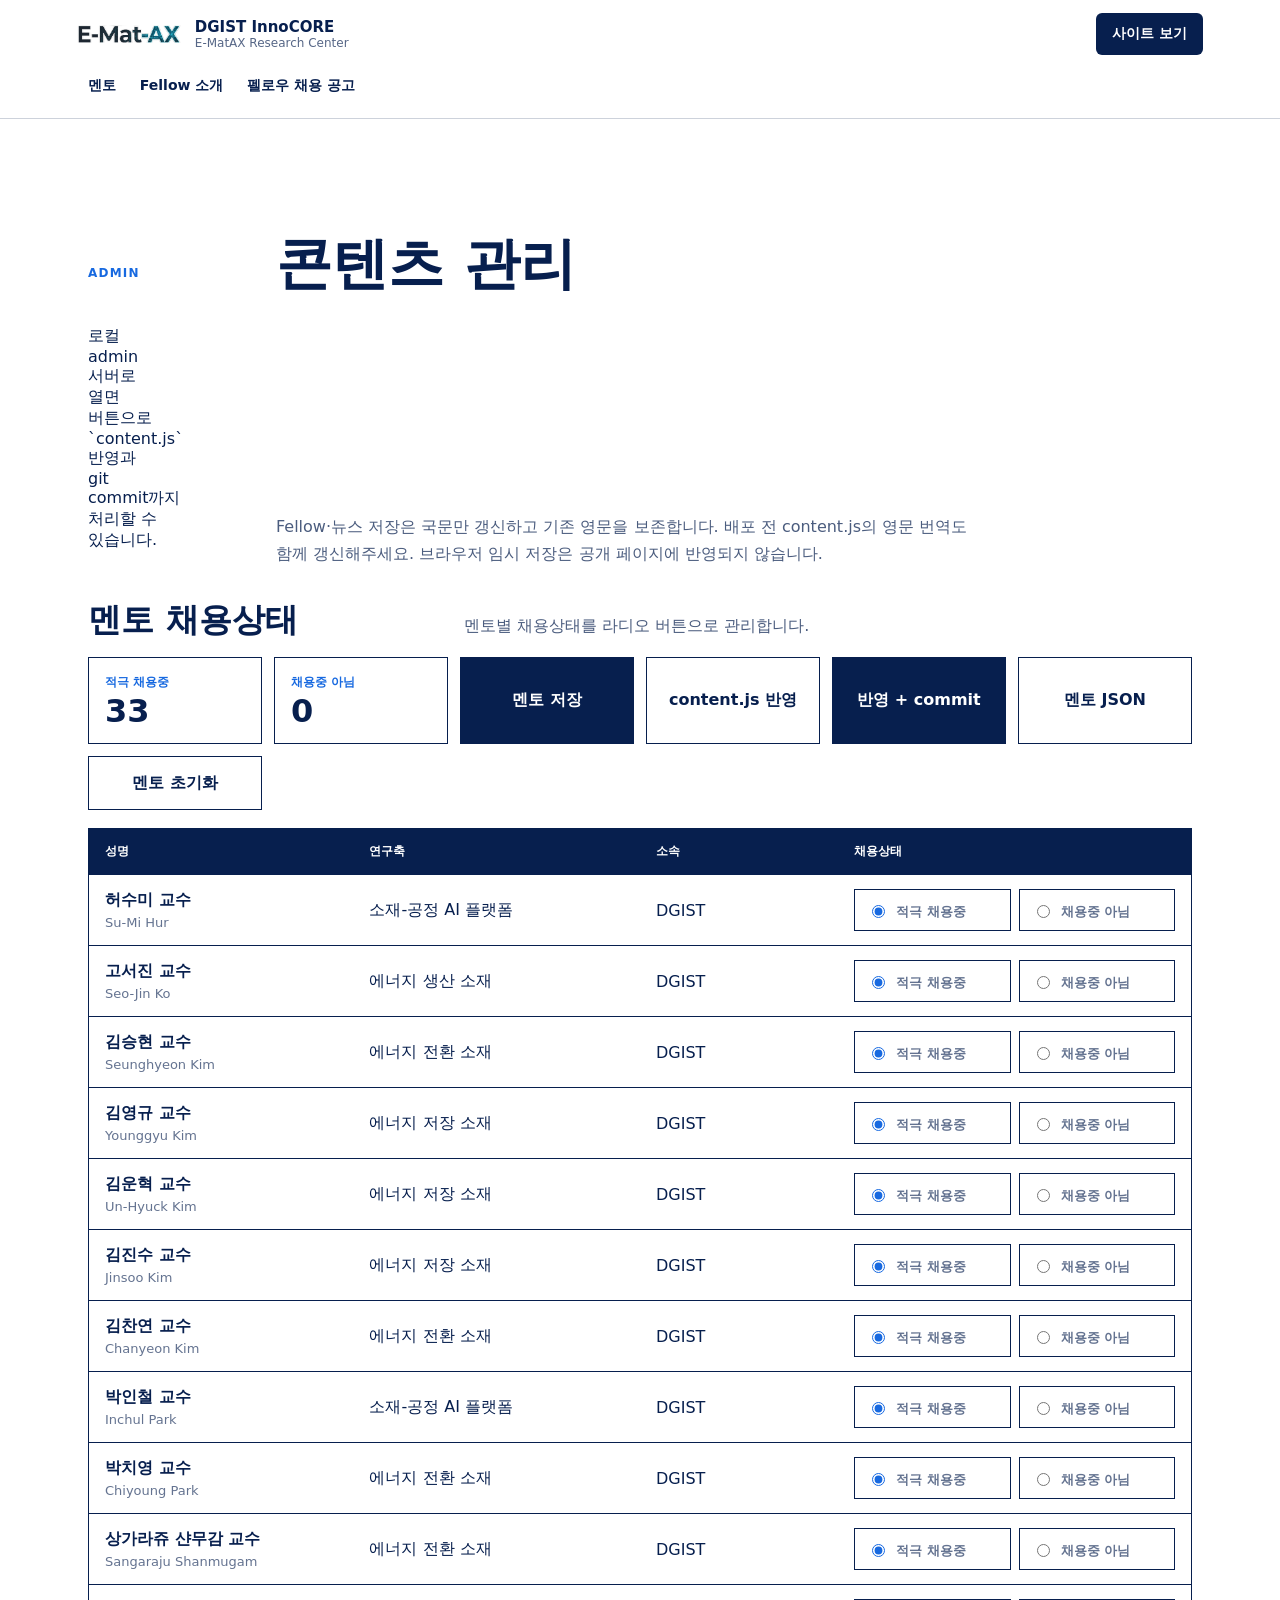
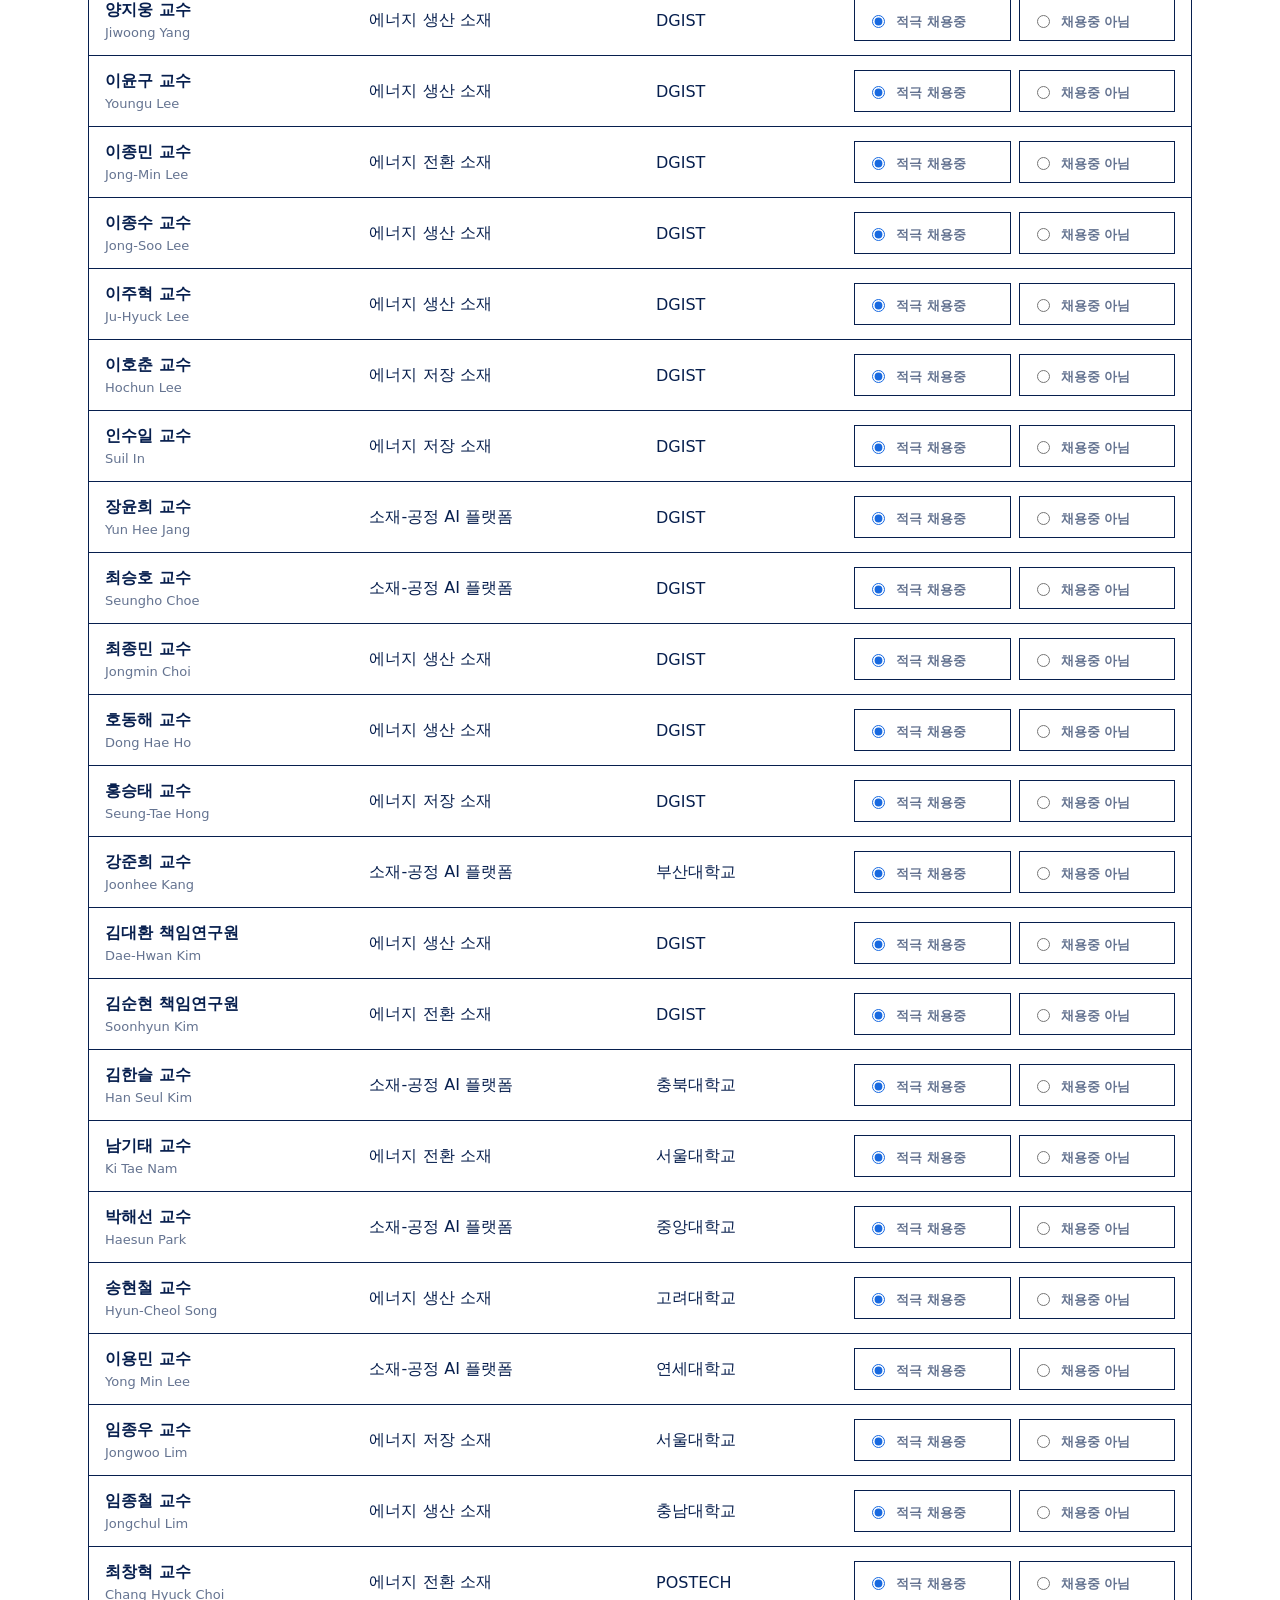
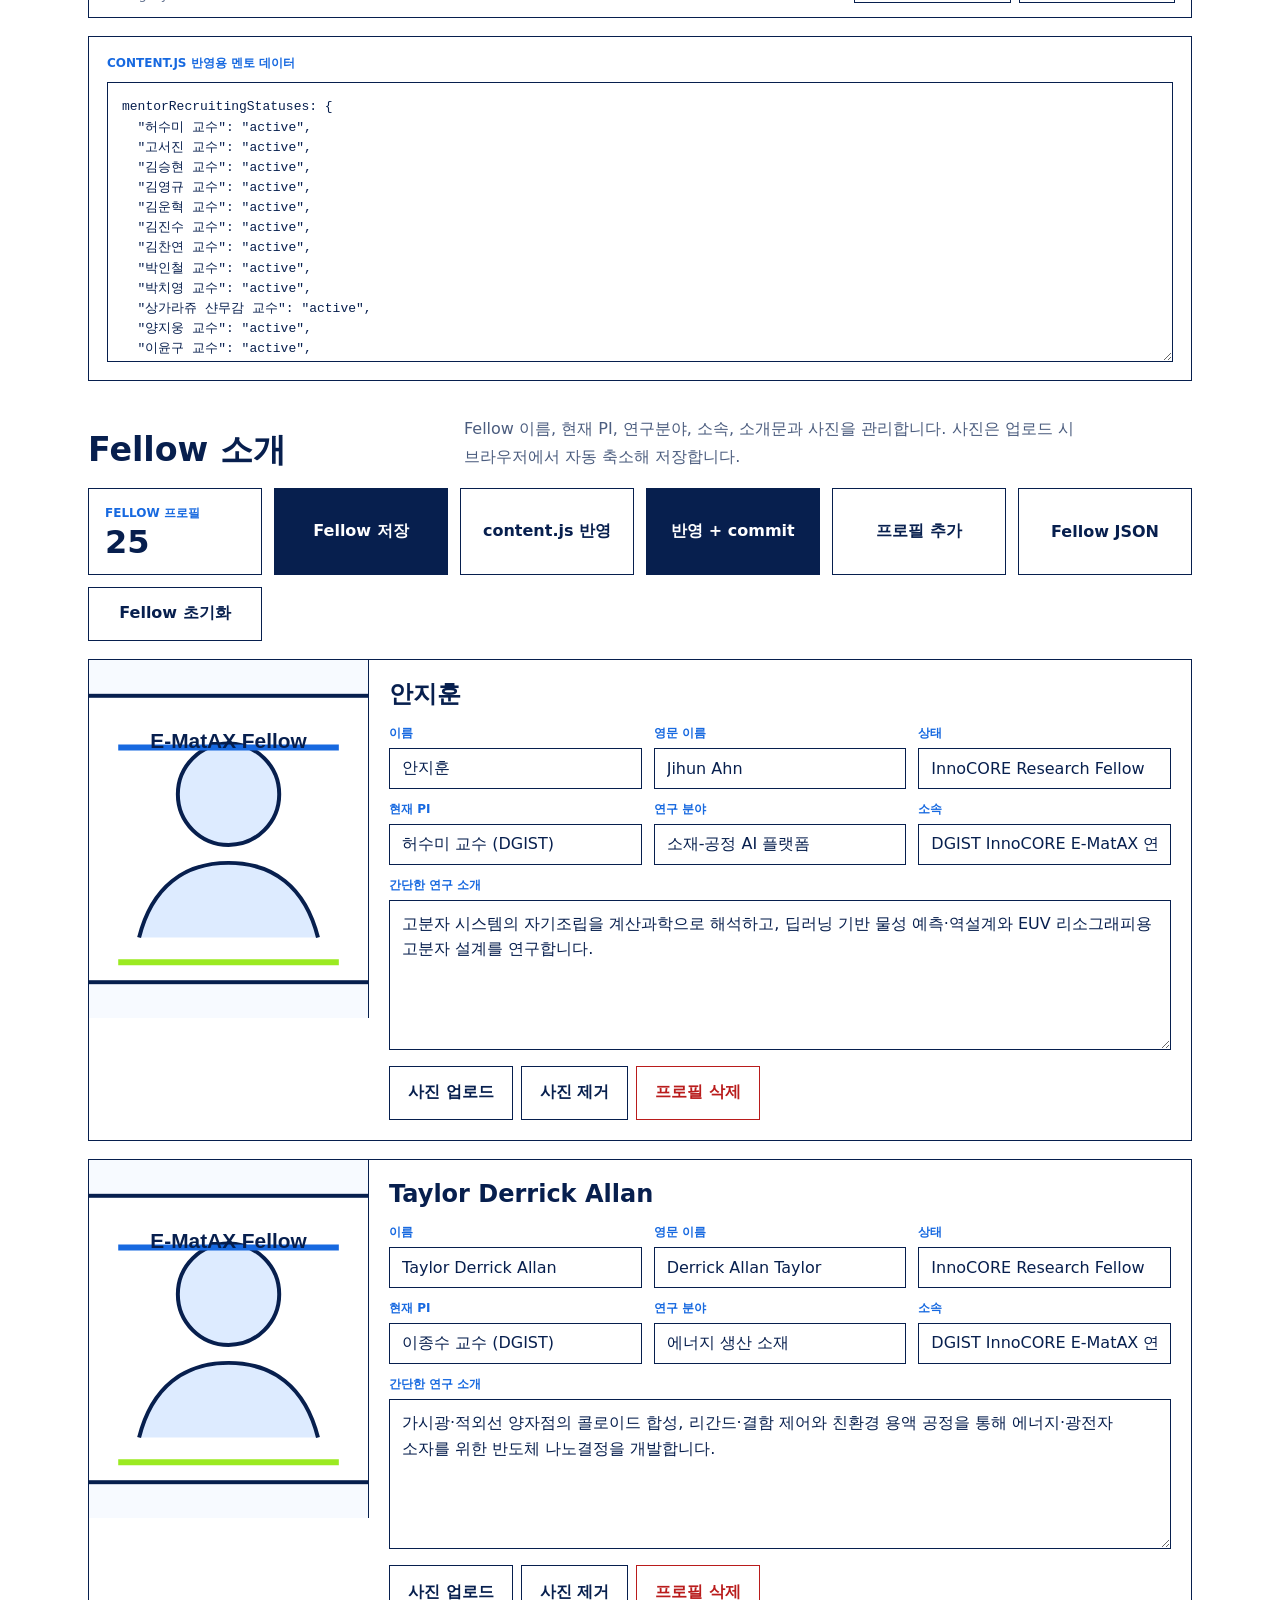
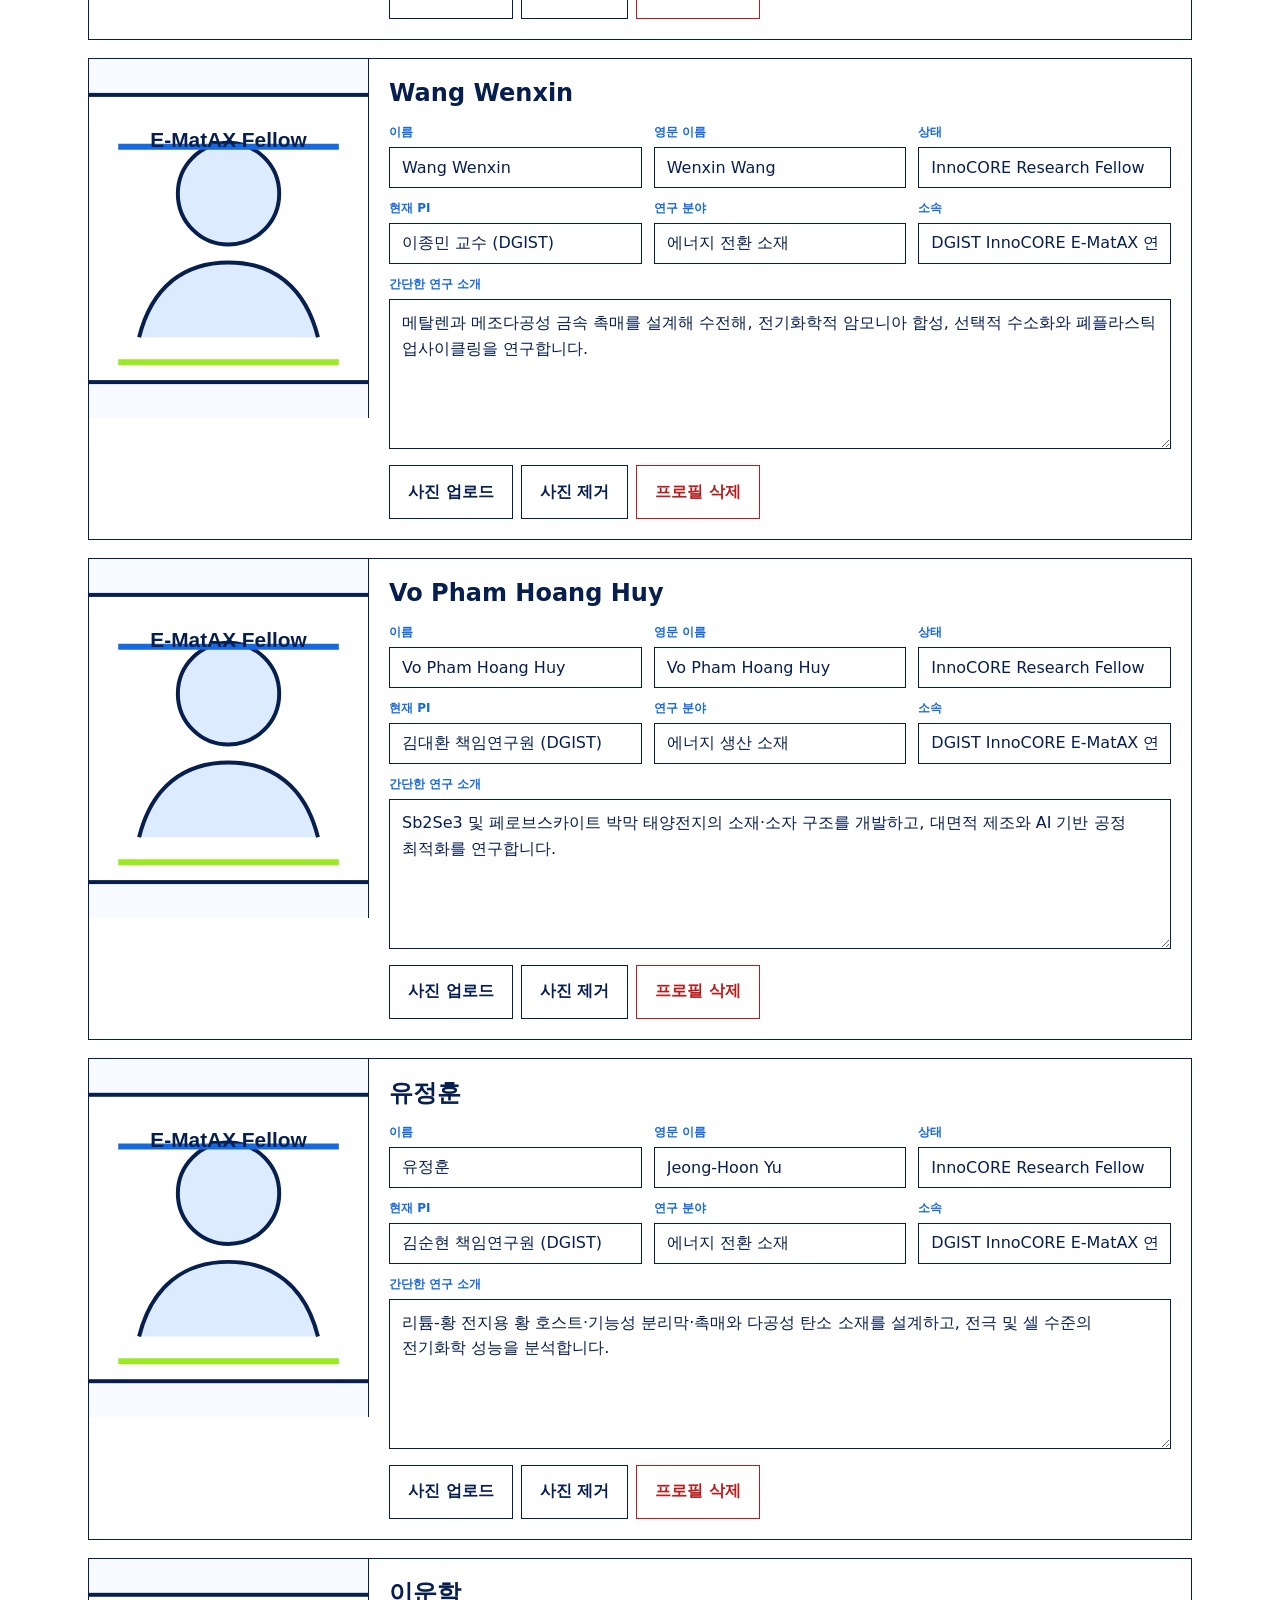
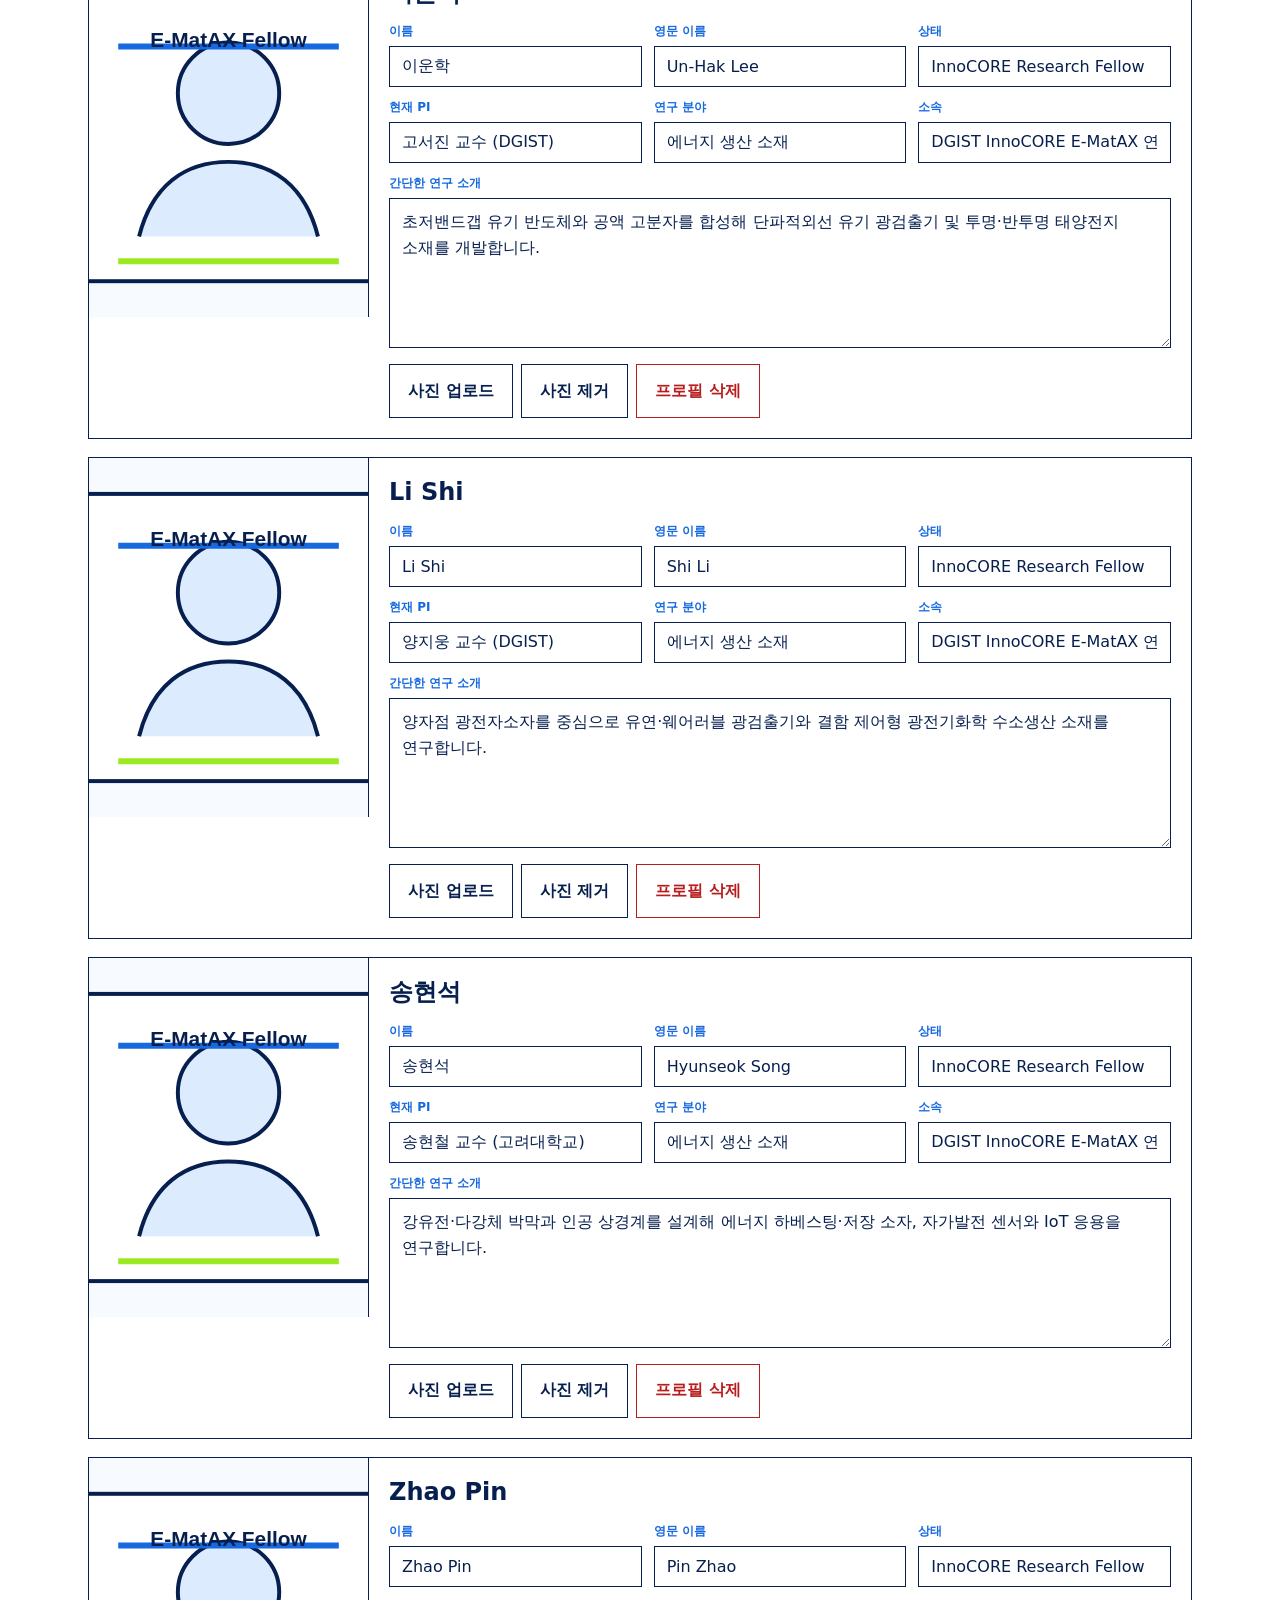
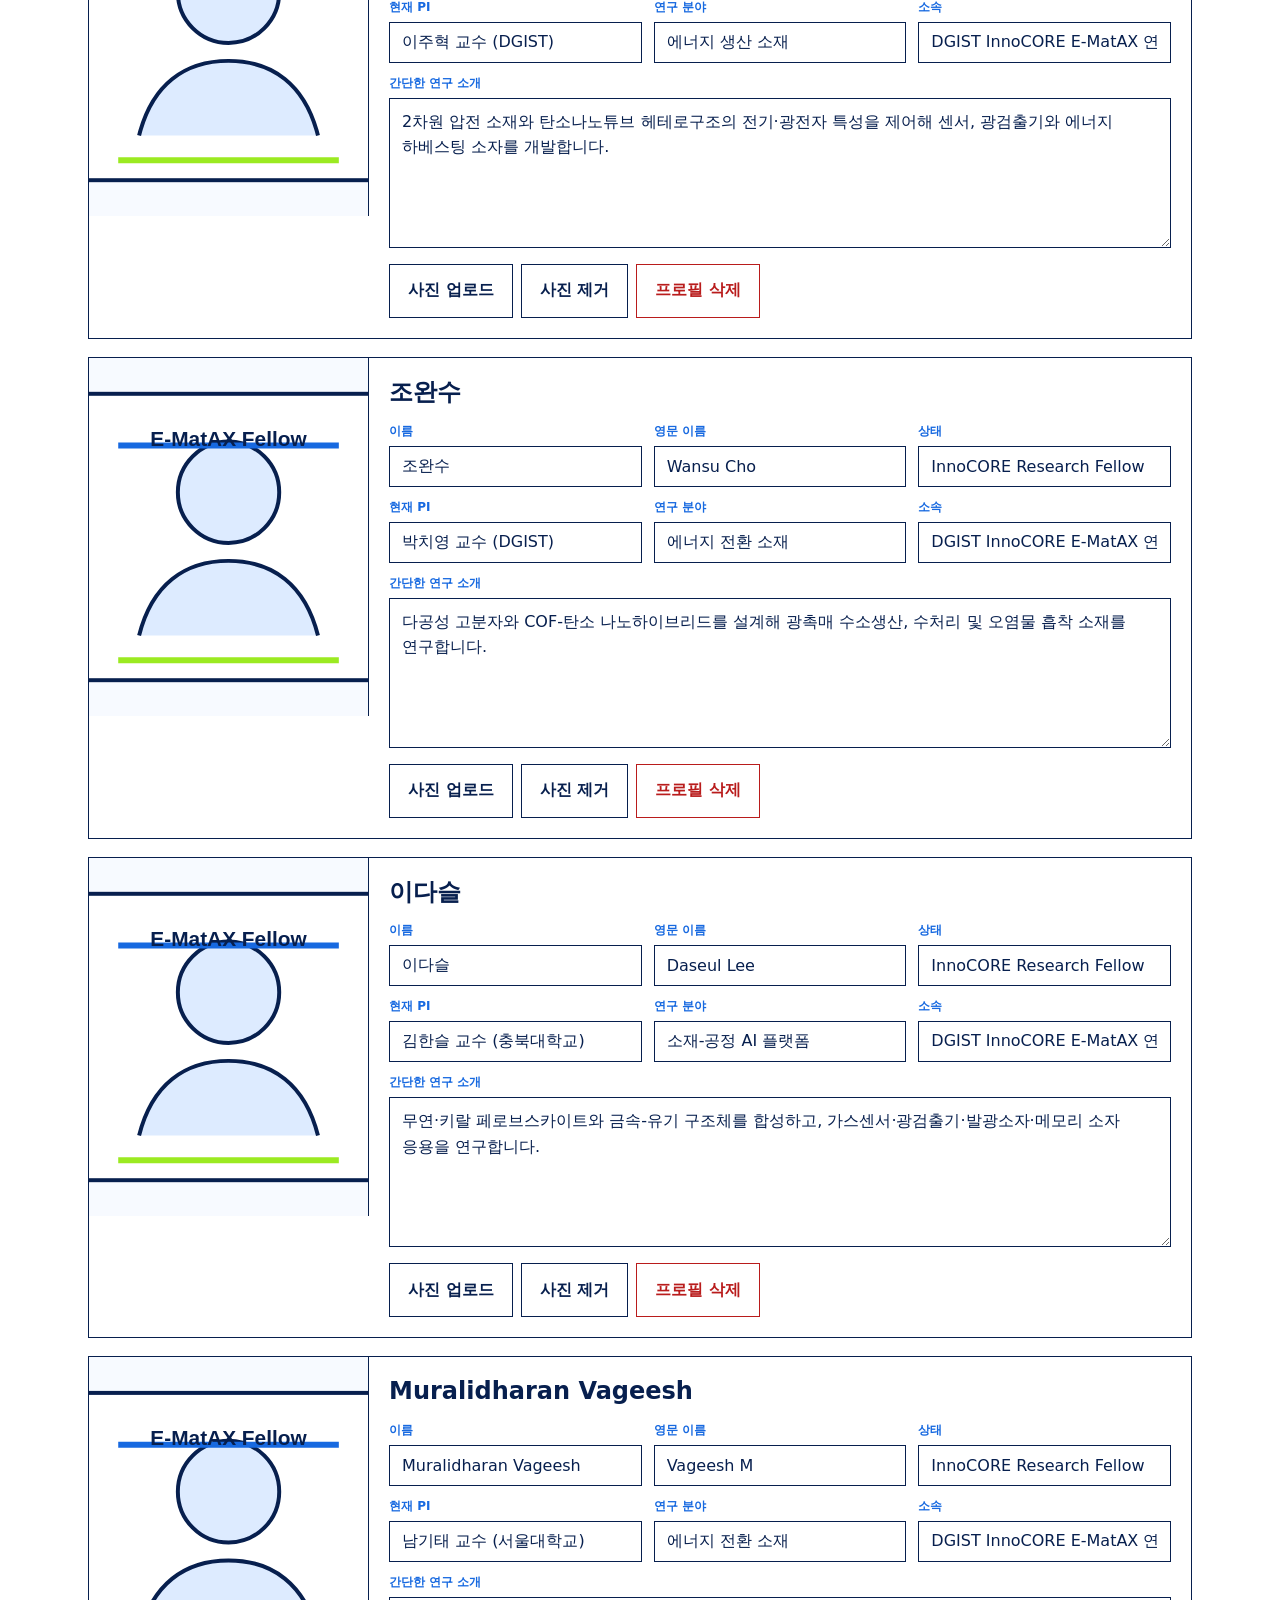
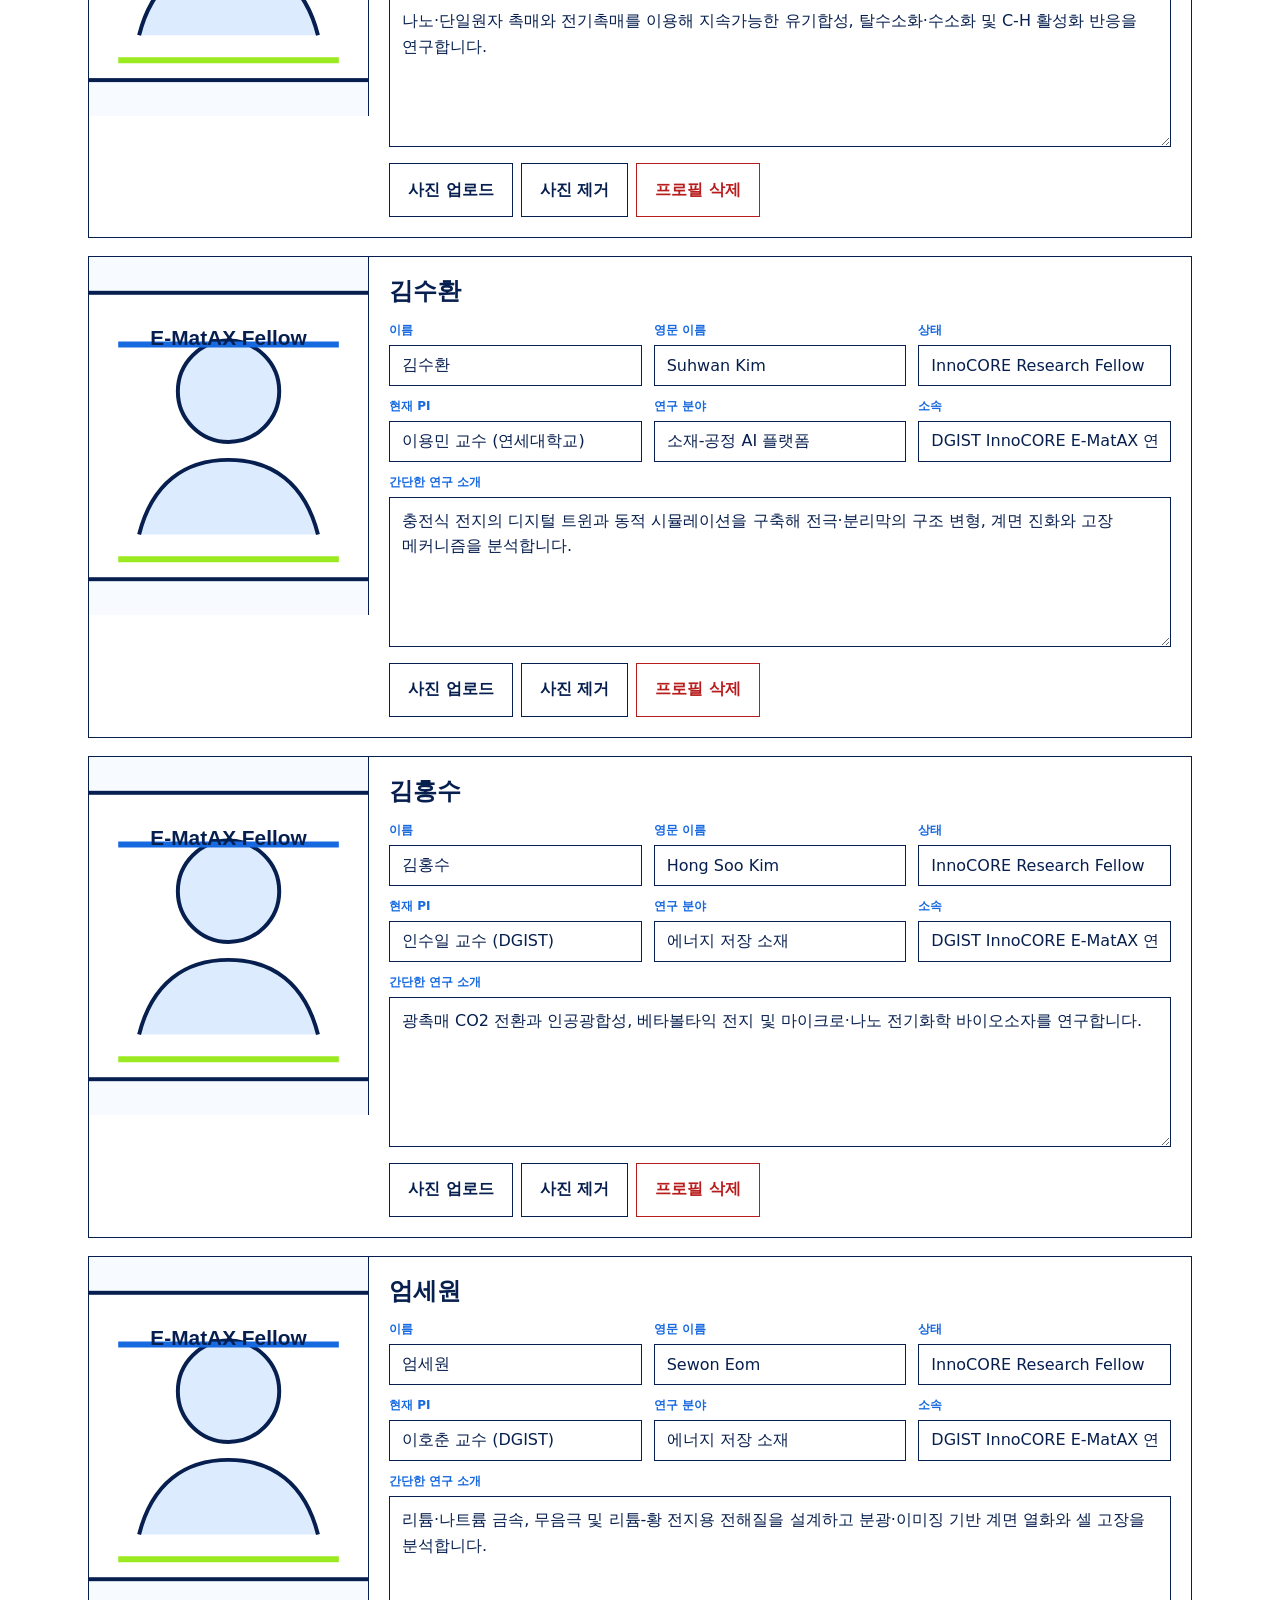
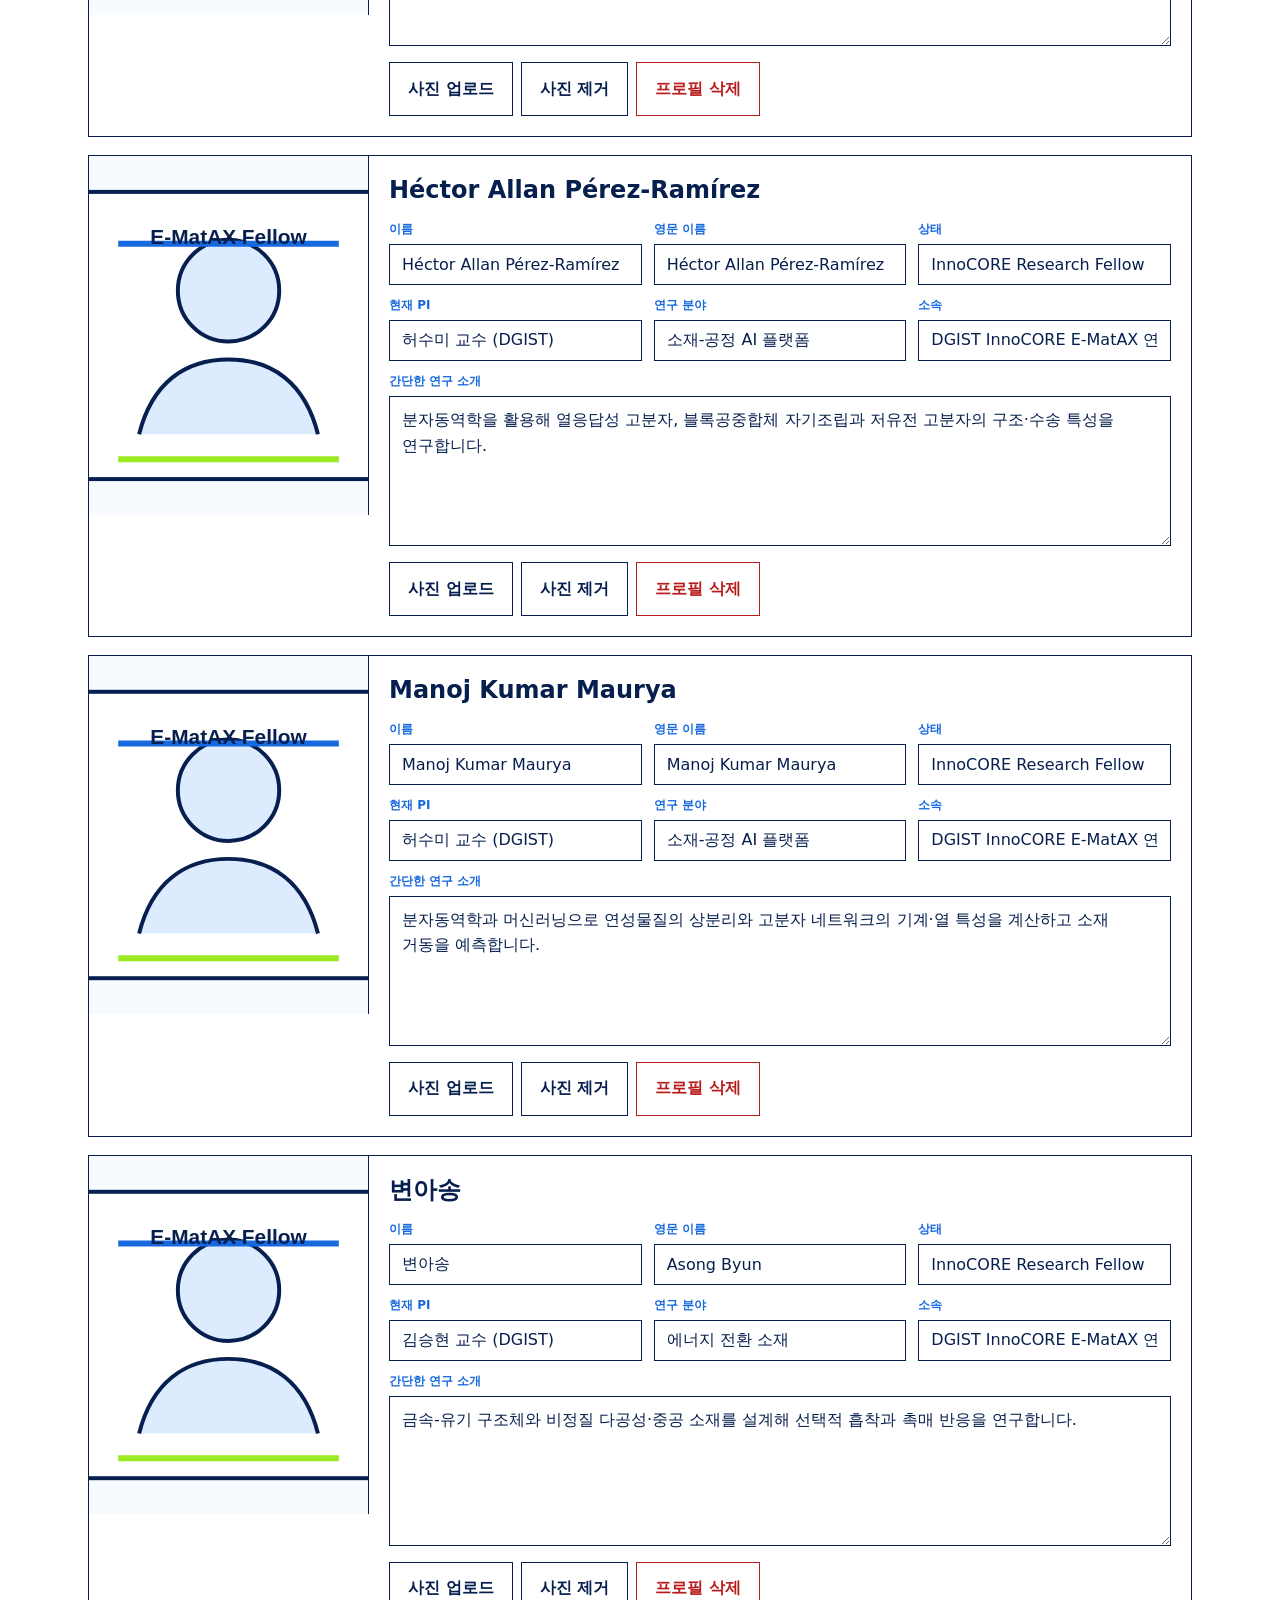
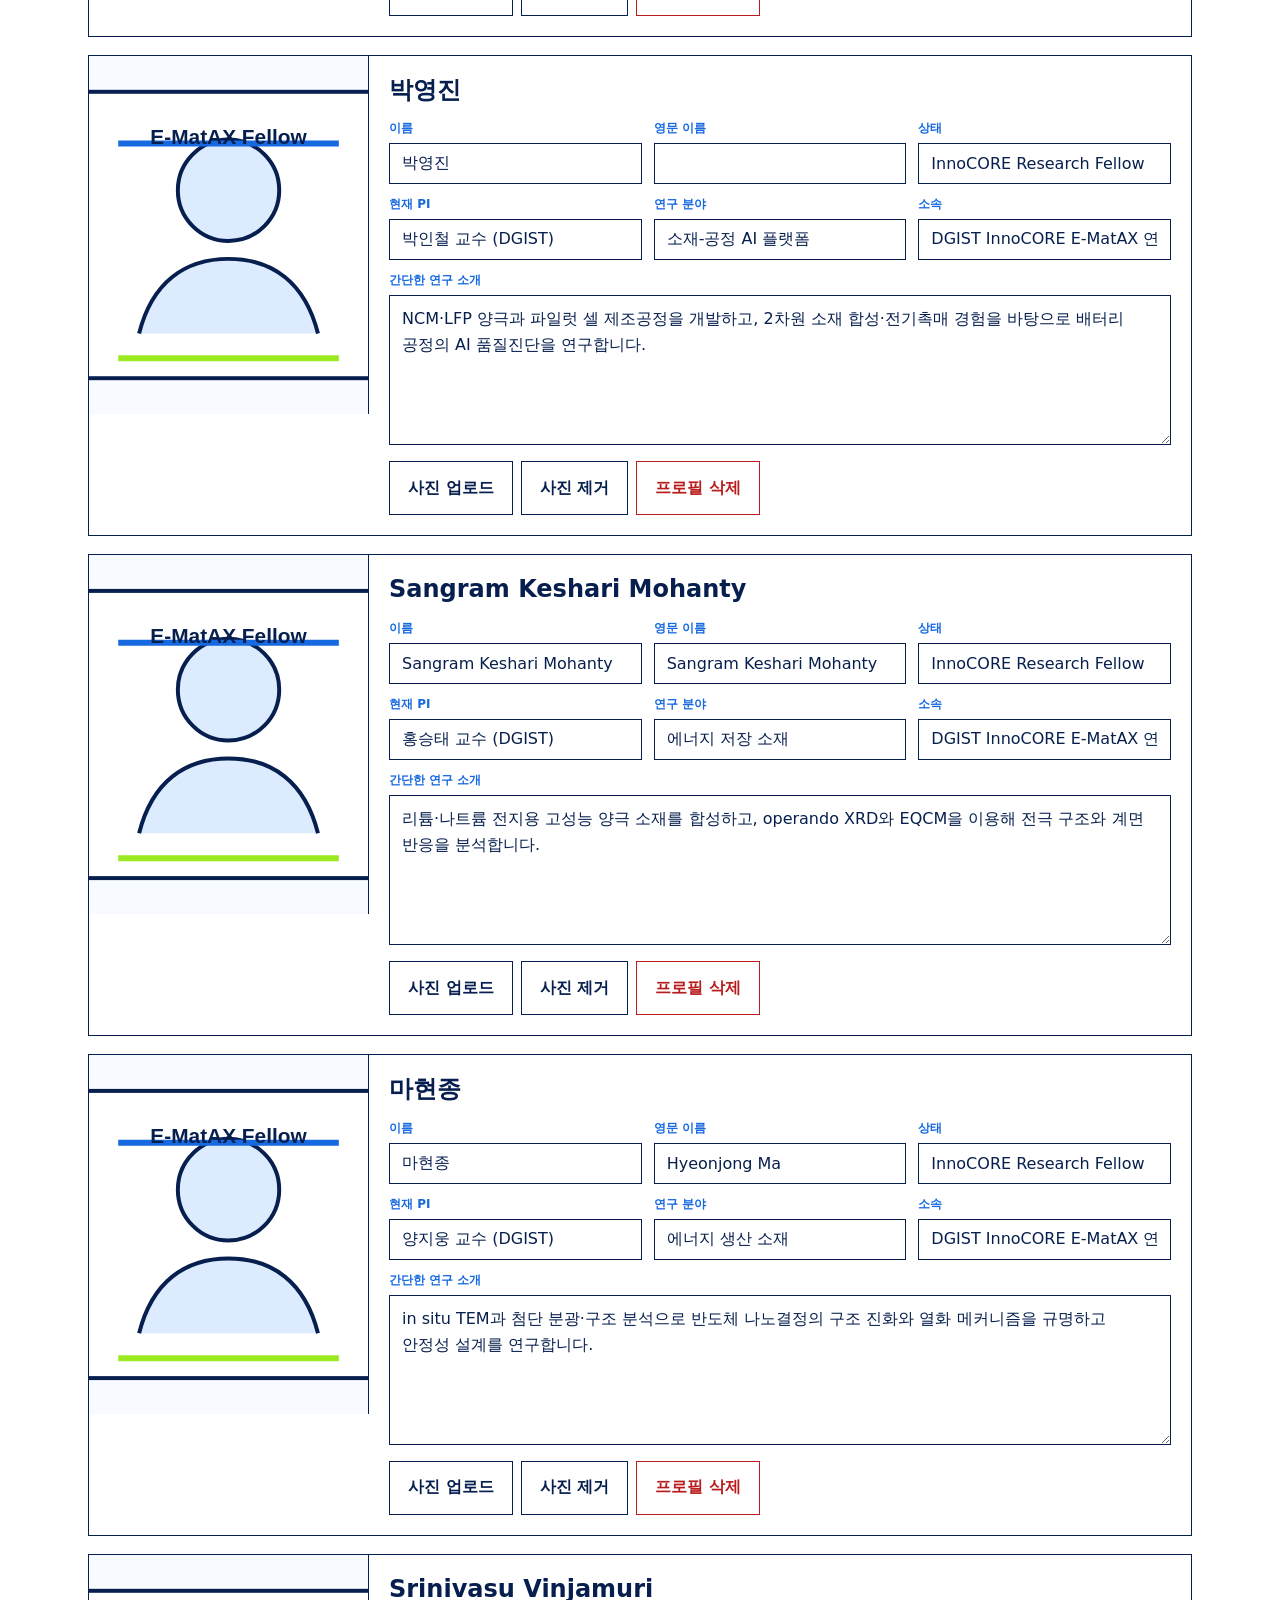
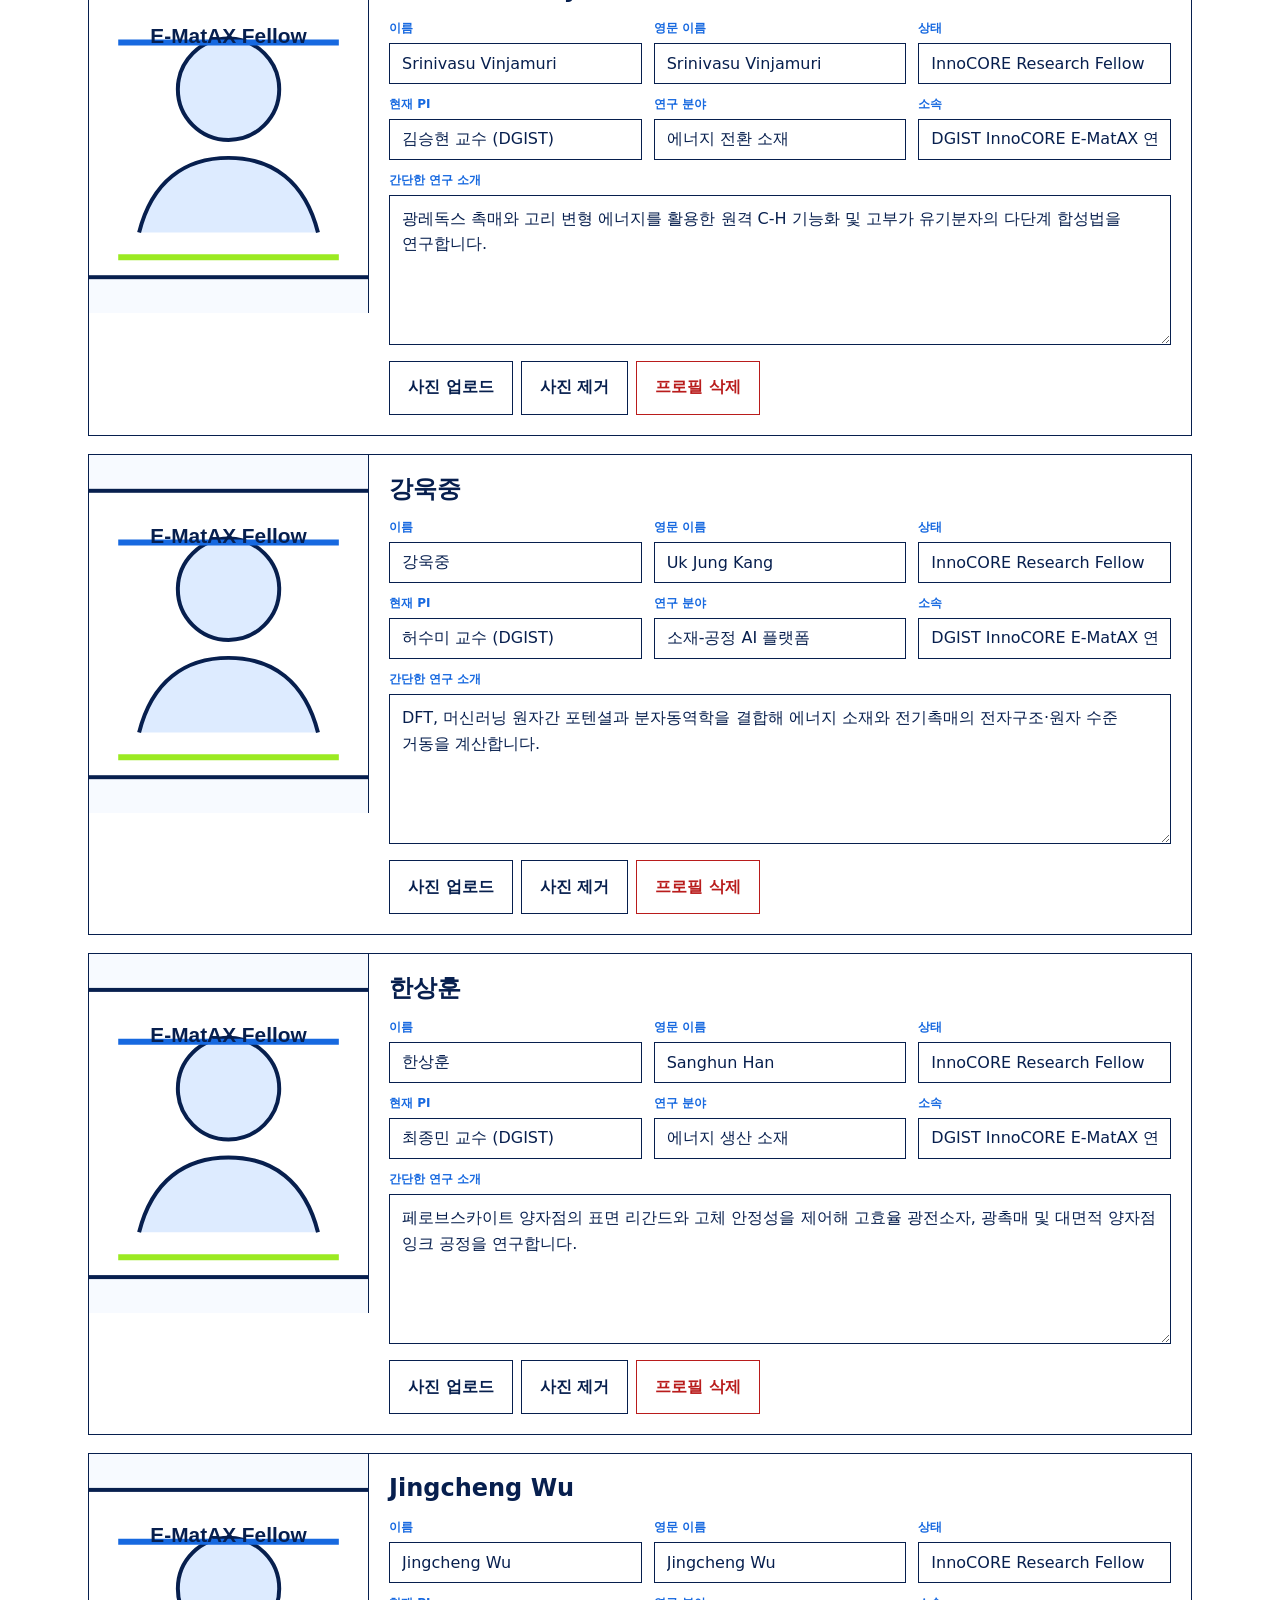
==== commit efe8b4e3: "feat: publish notices, seminar and recruitment boards" ====
--- a/admin.html
+++ b/admin.html
@@ -112,7 +112,7 @@
           <section class="admin-section" aria-labelledby="news-admin-title">
             <div class="admin-section-heading">
               <h2 id="news-admin-title">뉴스</h2>
-              <p>뉴스 제목, 날짜, 링크와 사진을 관리합니다. 사진을 여러 장 올리면 홈페이지에서 캐러셀로 표시됩니다.</p>
+              <p>공지·세미나·채용 게시글의 분류, ID, 날짜, 링크와 사진을 관리합니다. 로컬 초안 저장과 content.js 반영은 공개 배포가 아닙니다. 영문 카탈로그를 함께 수정하고 검사·commit·push·Pages 배포 후 공개 주소를 확인하세요. 이전 초안에 ID가 없으면 백업한 뒤 최신 게시본으로 초기화하세요.</p>
             </div>
 
             <div class="admin-toolbar news-admin-toolbar">
--- a/styles.css
+++ b/styles.css
@@ -148,6 +148,31 @@
   justify-content: center;
   gap: 2px;
   scrollbar-width: none;
+}
+
+.board-shortcuts {
+  grid-column: 2 / -2;
+  display: flex;
+  flex-wrap: wrap;
+  gap: 8px;
+  margin: 0 0 26px;
+}
+
+.board-shortcuts a {
+  padding: 12px 18px;
+  border: 1px solid var(--line-strong);
+  border-radius: 4px;
+  color: var(--navy);
+  font-weight: 650;
+  text-decoration: none;
+}
+
+.board-shortcuts a:hover { color: var(--blue); border-color: var(--blue); }
+
+@media (max-width: 1360px) {
+  .site-header { grid-template-columns: minmax(0, 1fr) auto; gap: 12px; }
+  .site-nav { grid-column: 1 / -1; flex-wrap: wrap; justify-content: flex-start; }
+  .header-actions { grid-column: 2; grid-row: 1; }
 }
 
 .site-nav::-webkit-scrollbar {
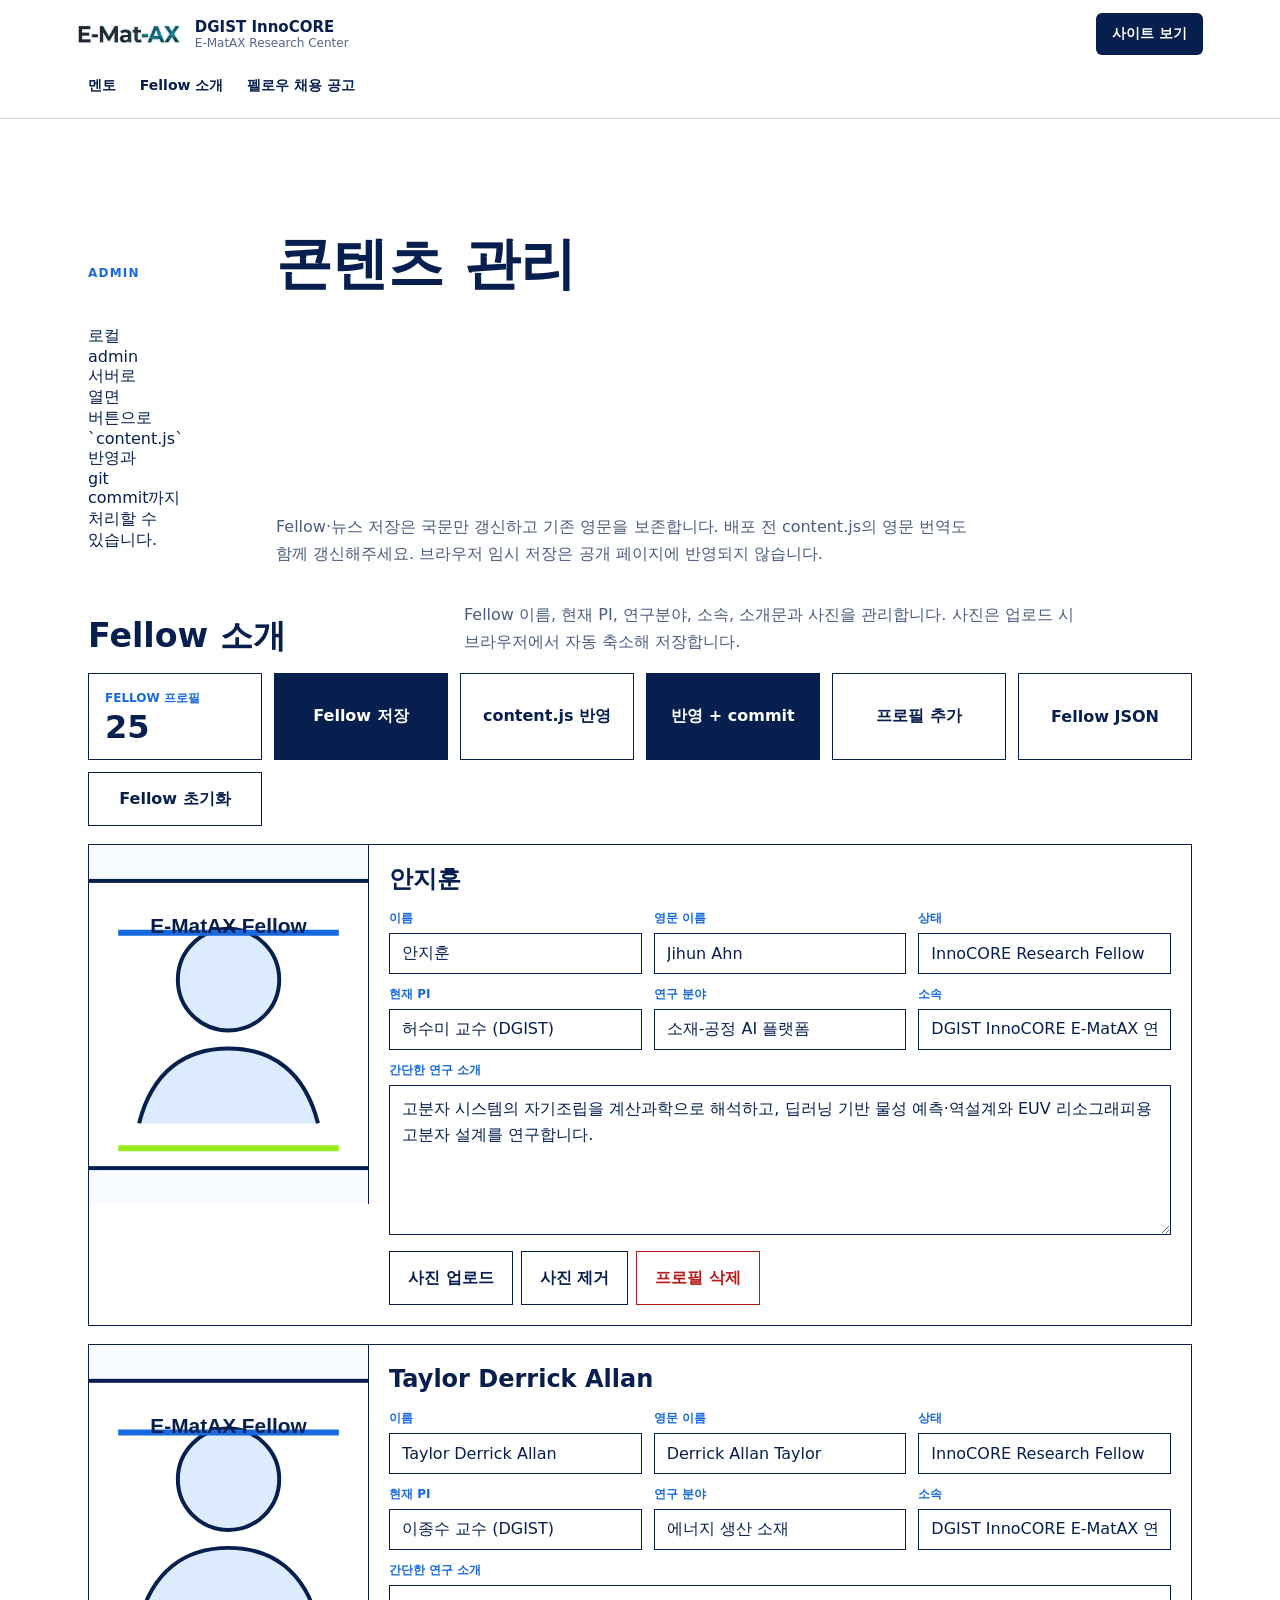
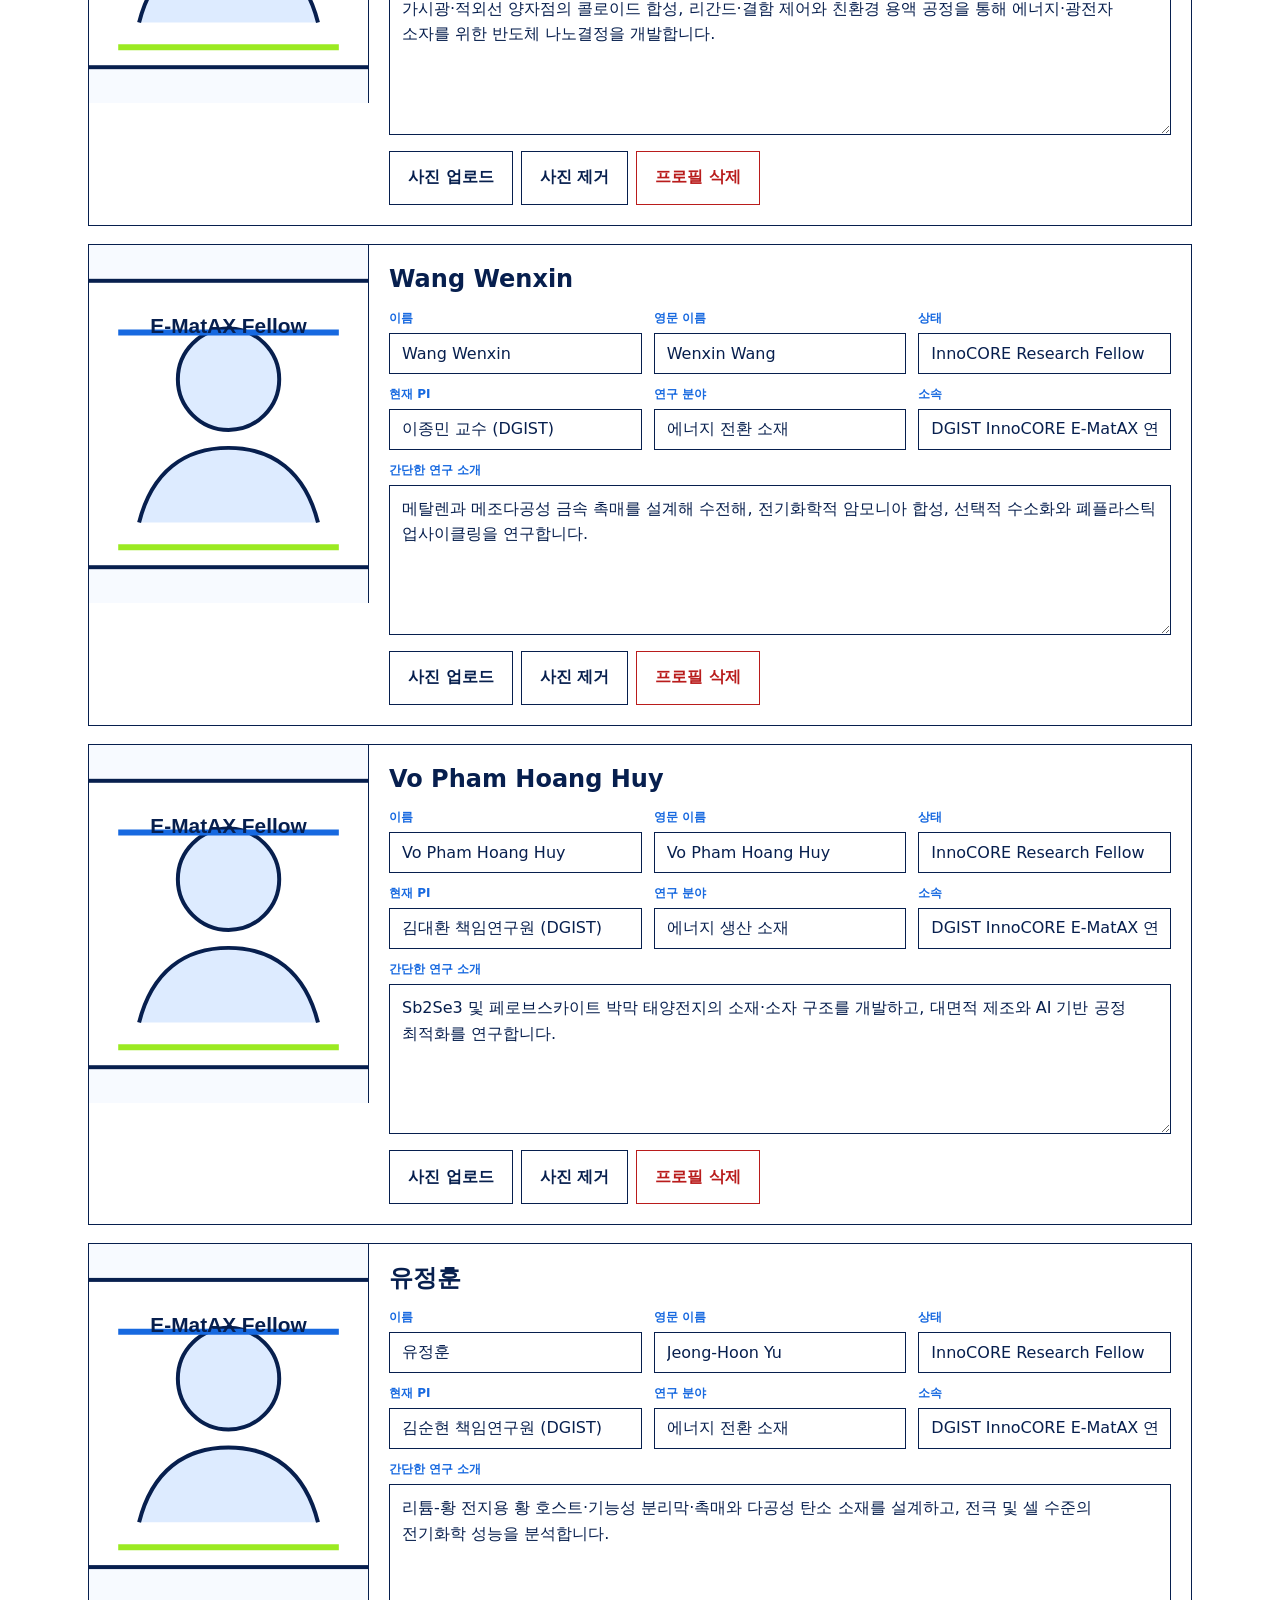
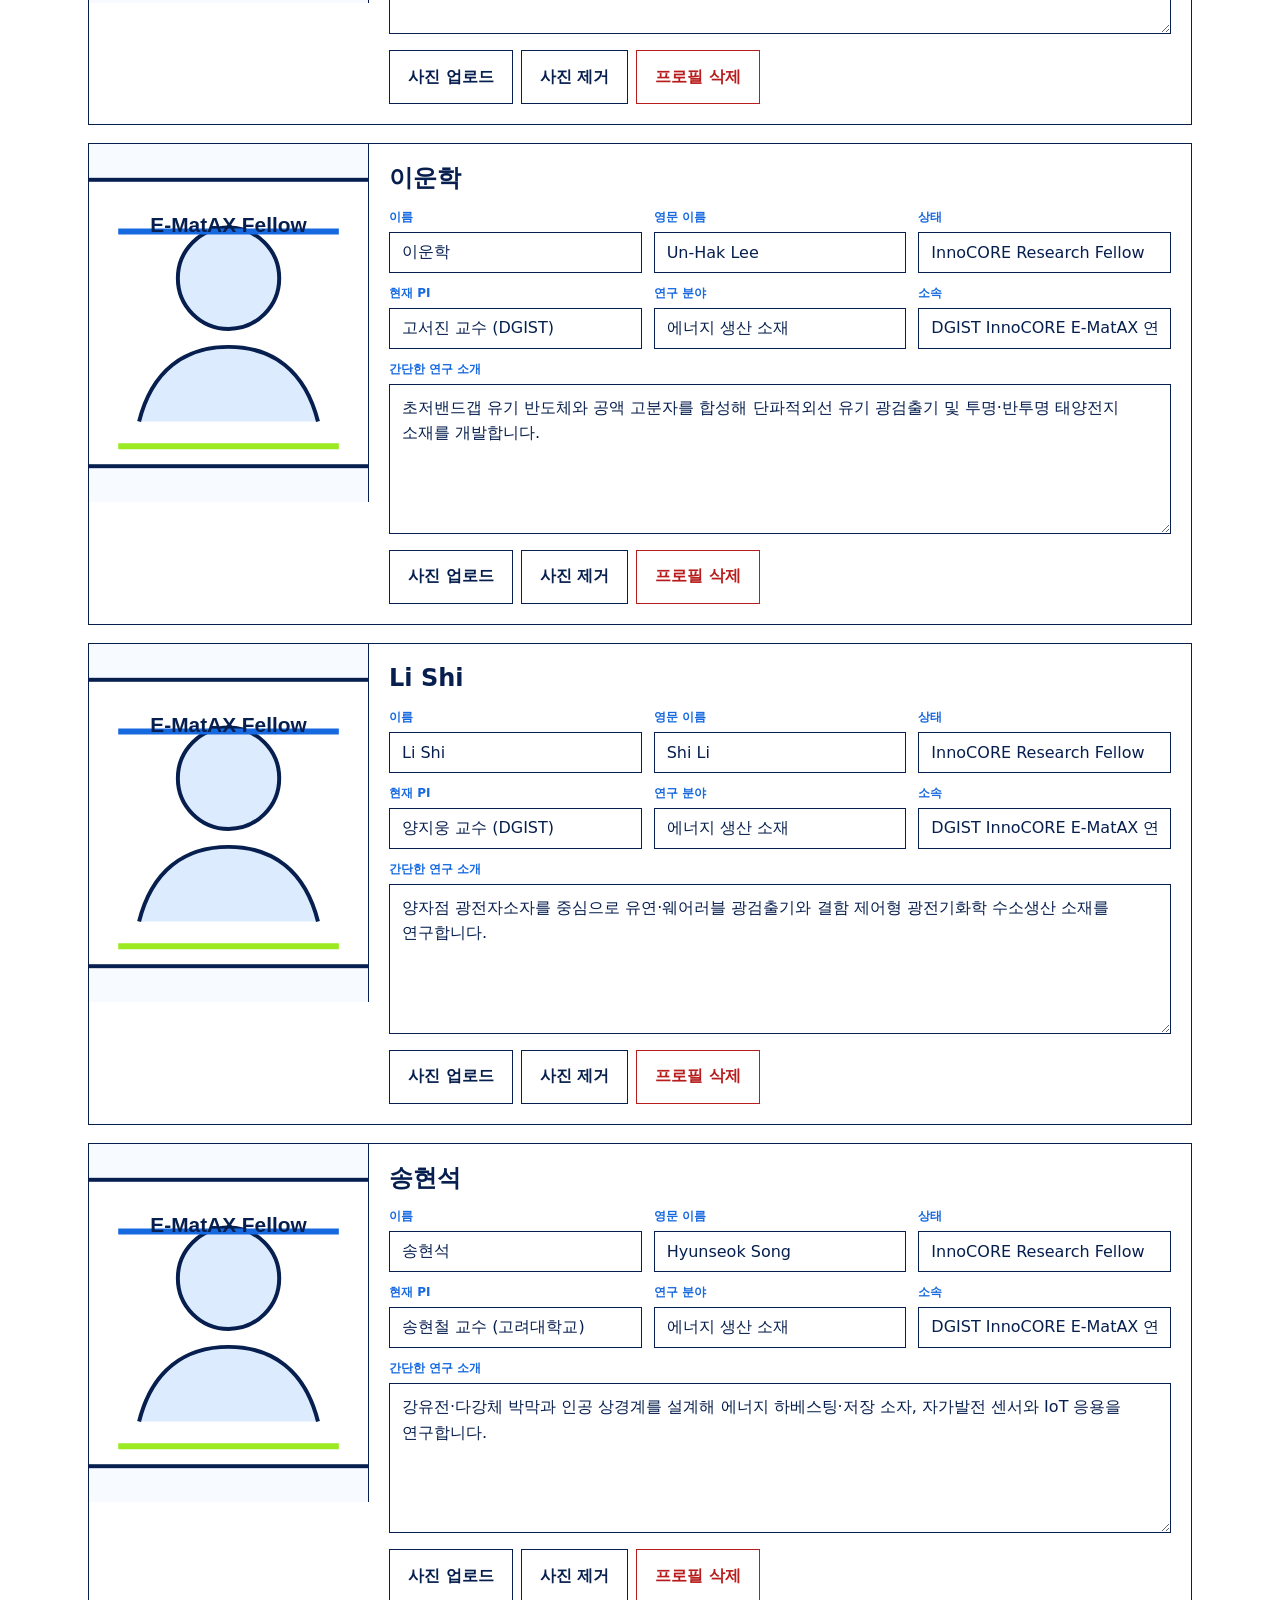
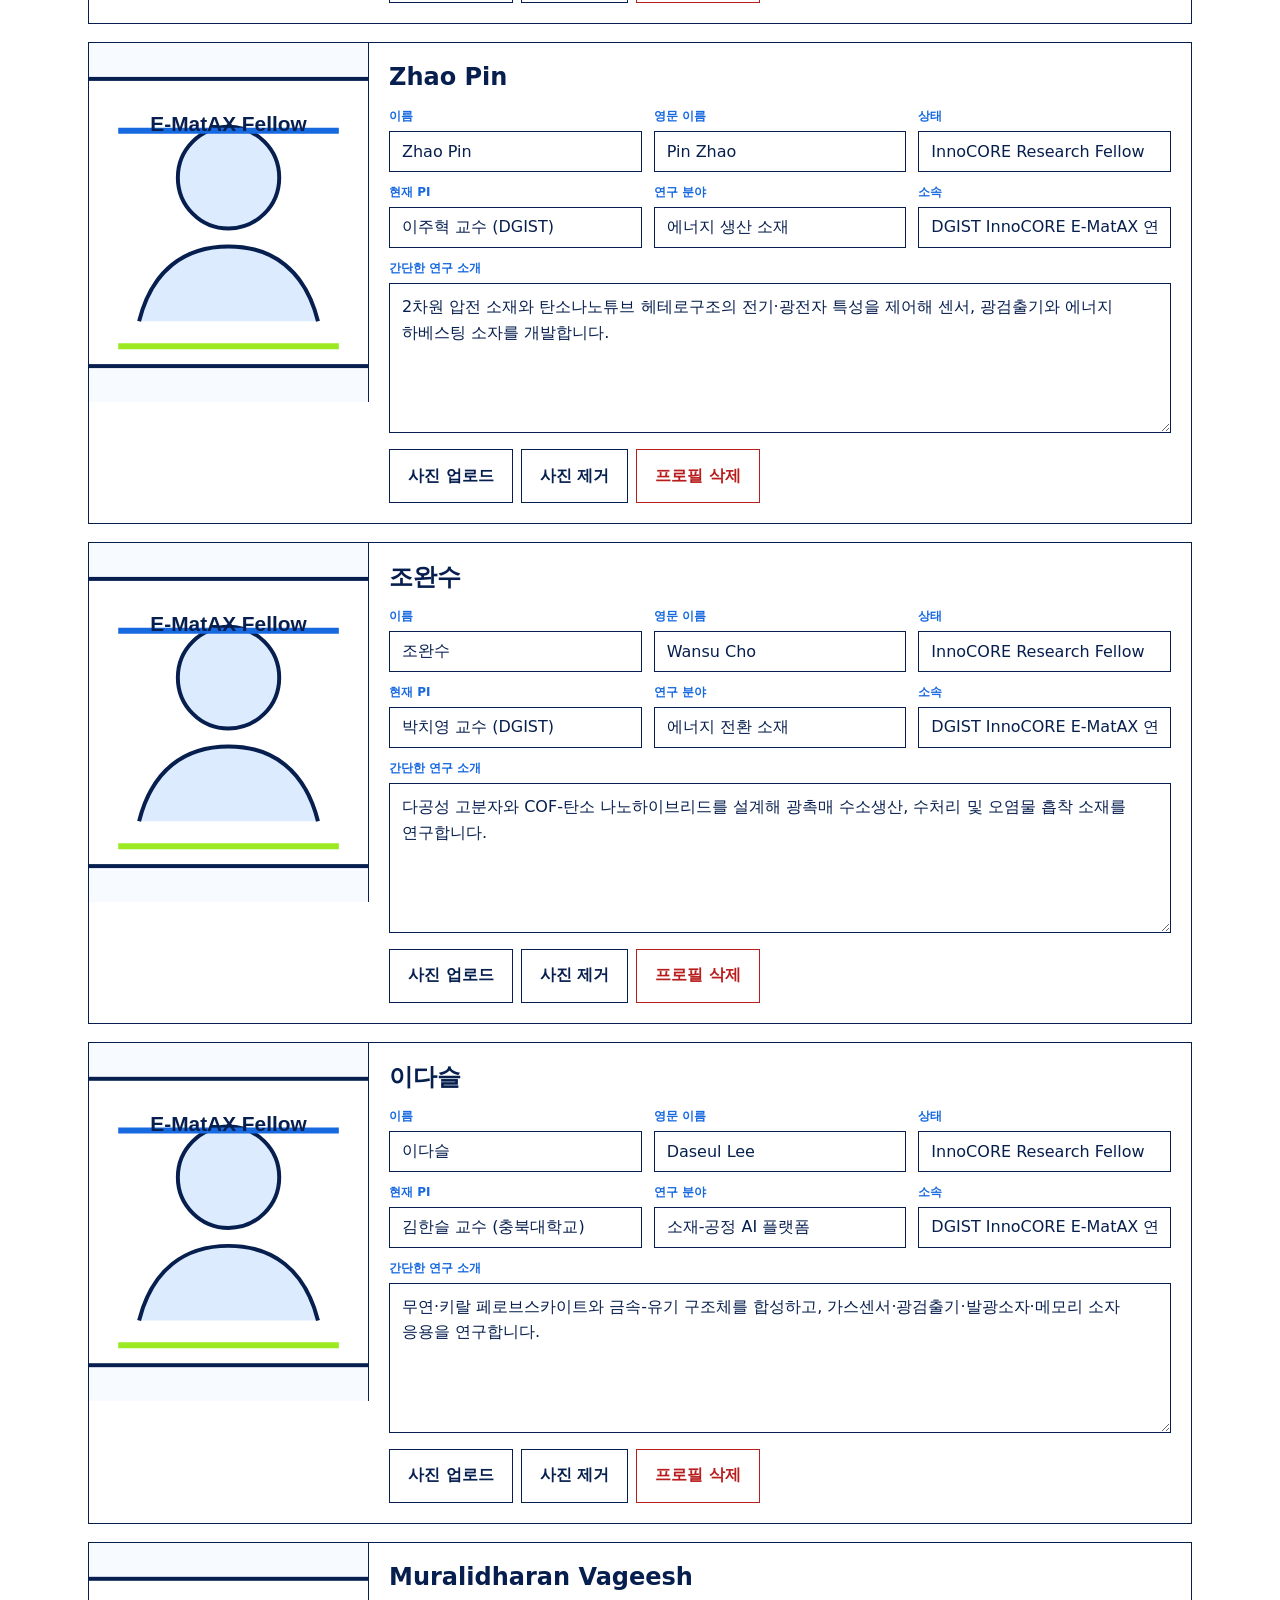
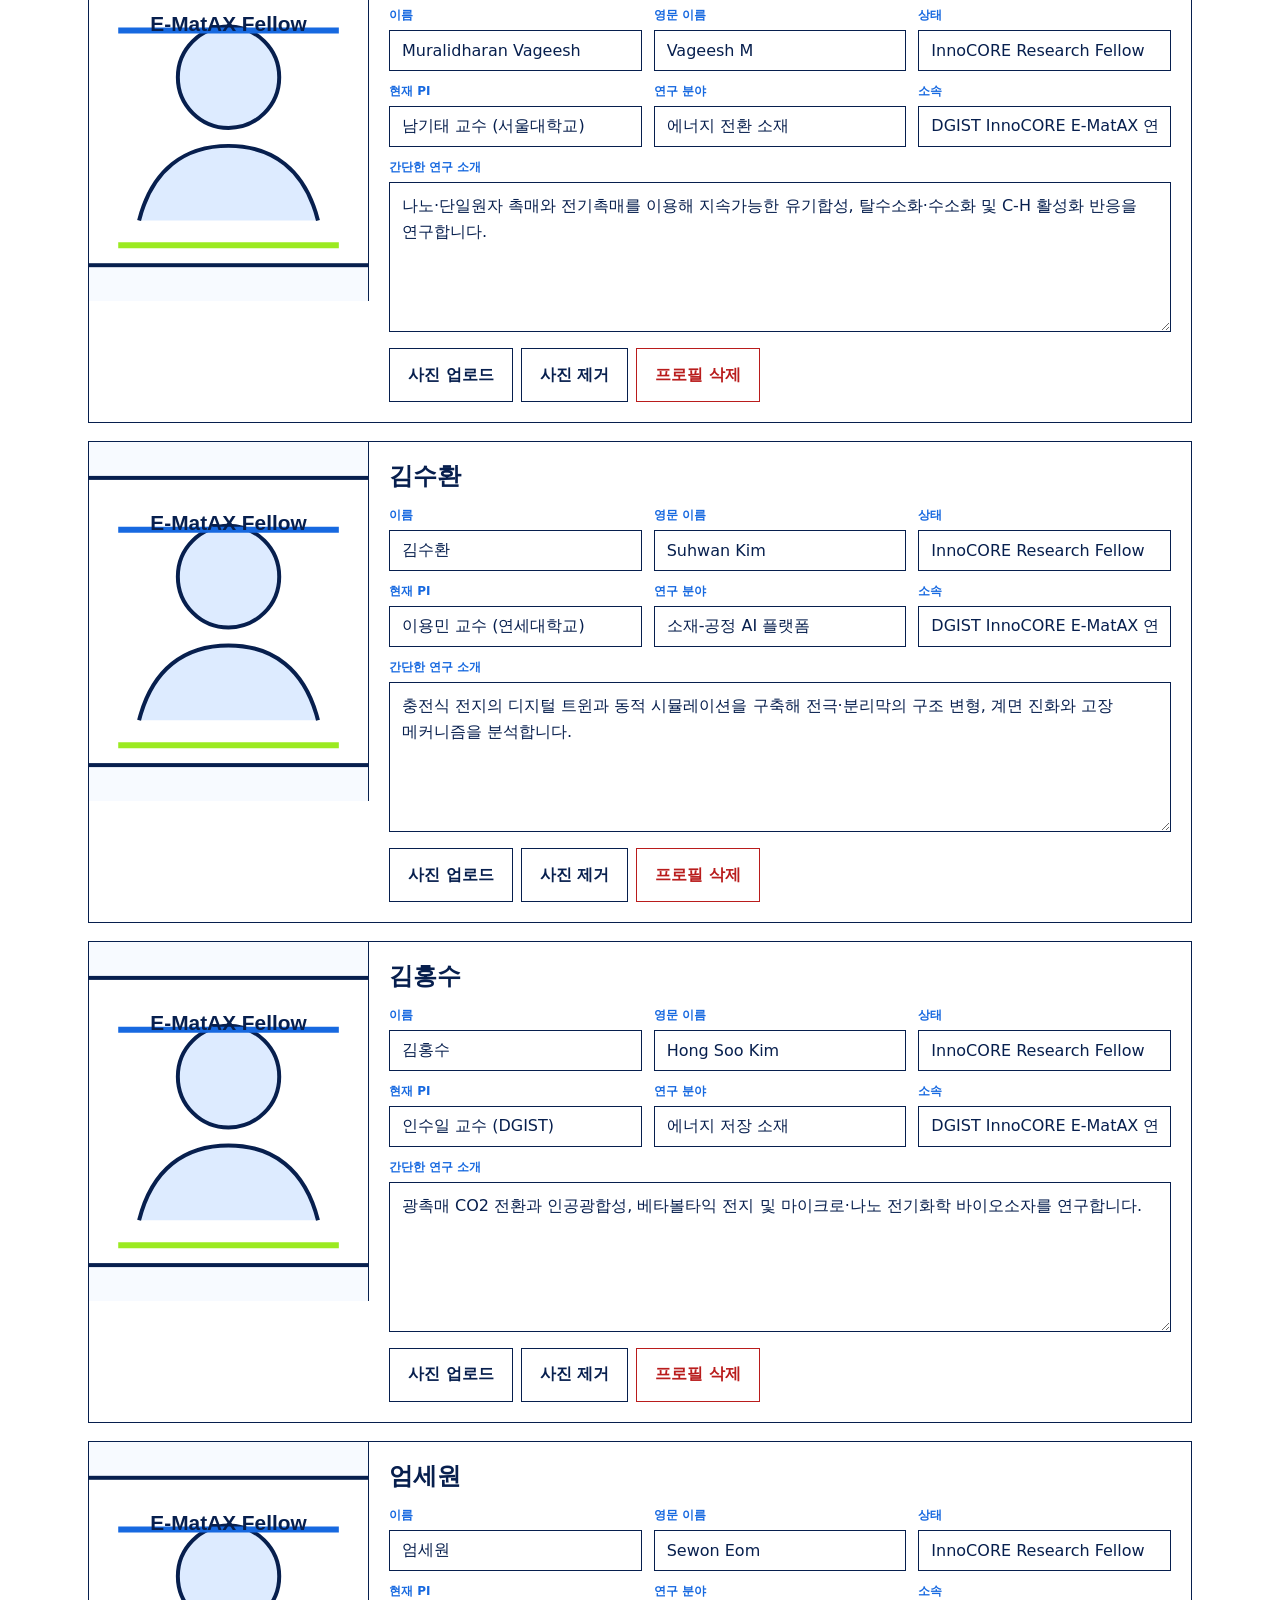
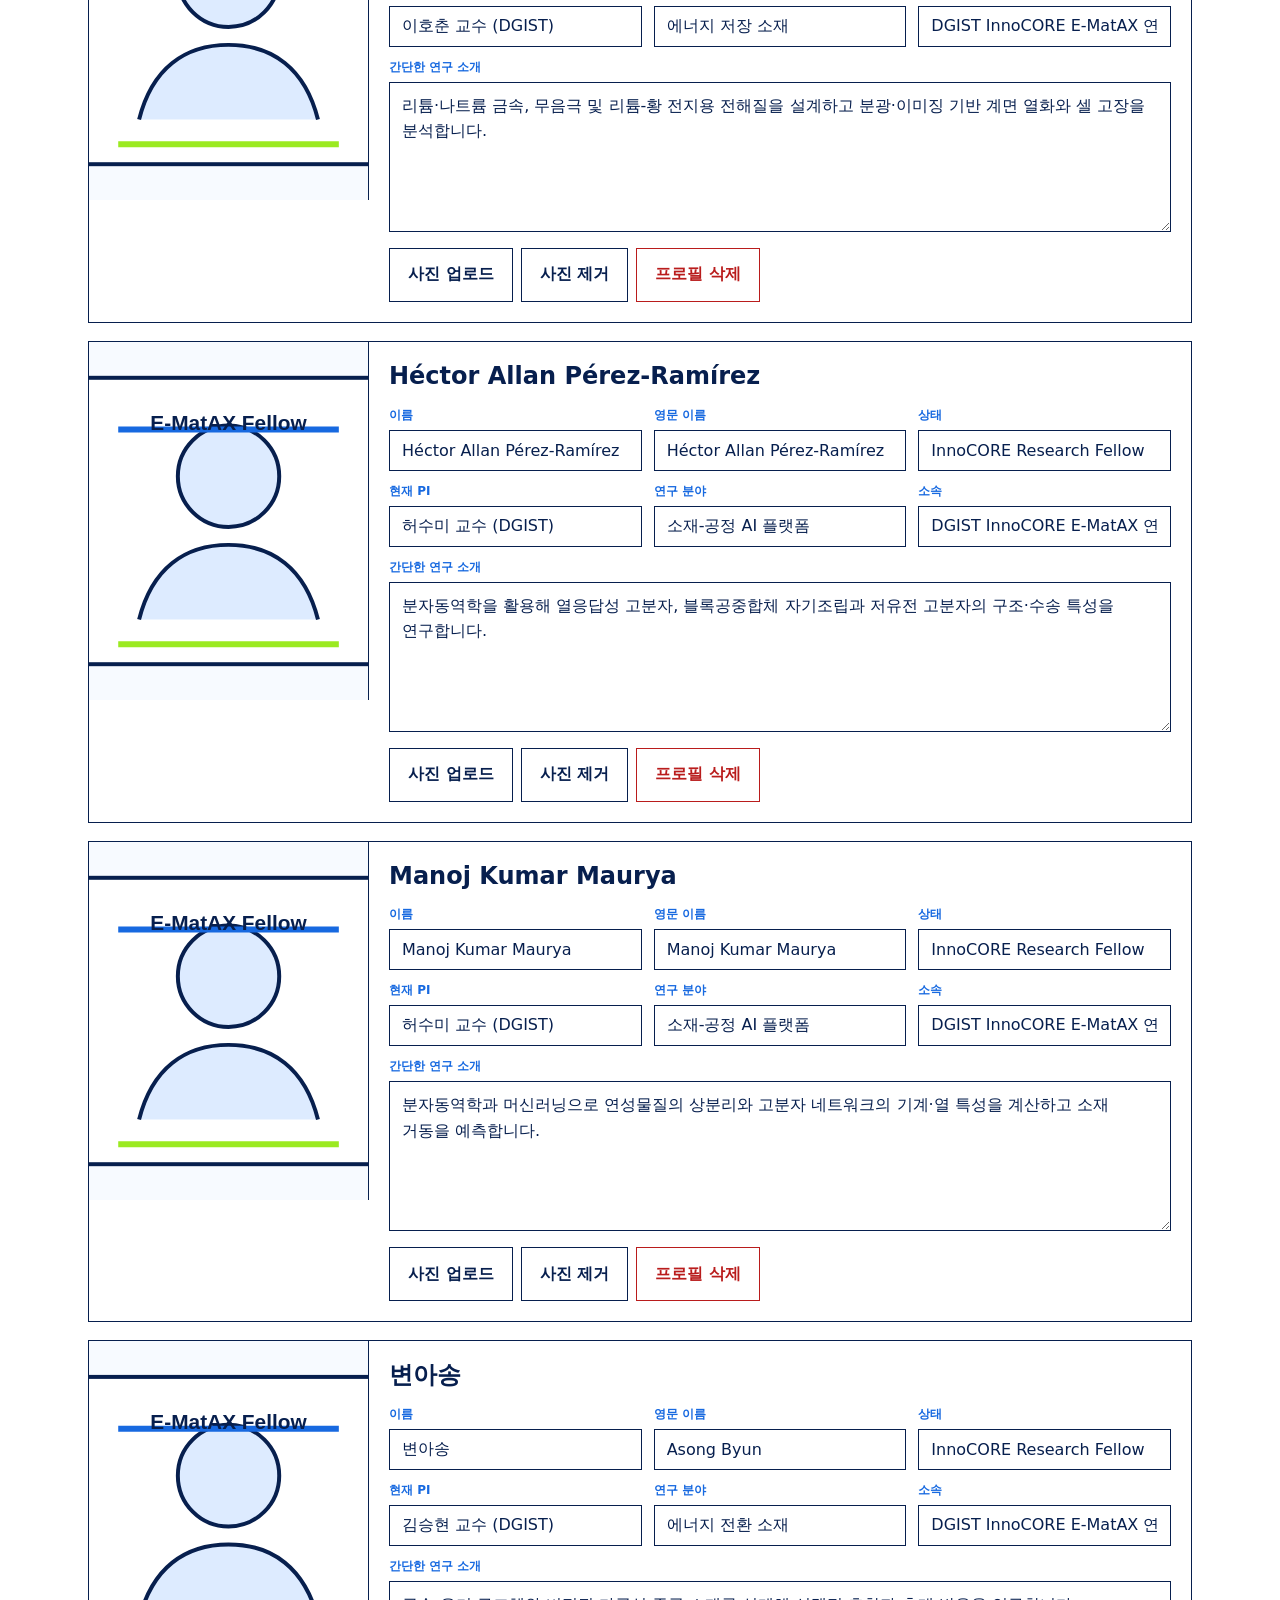
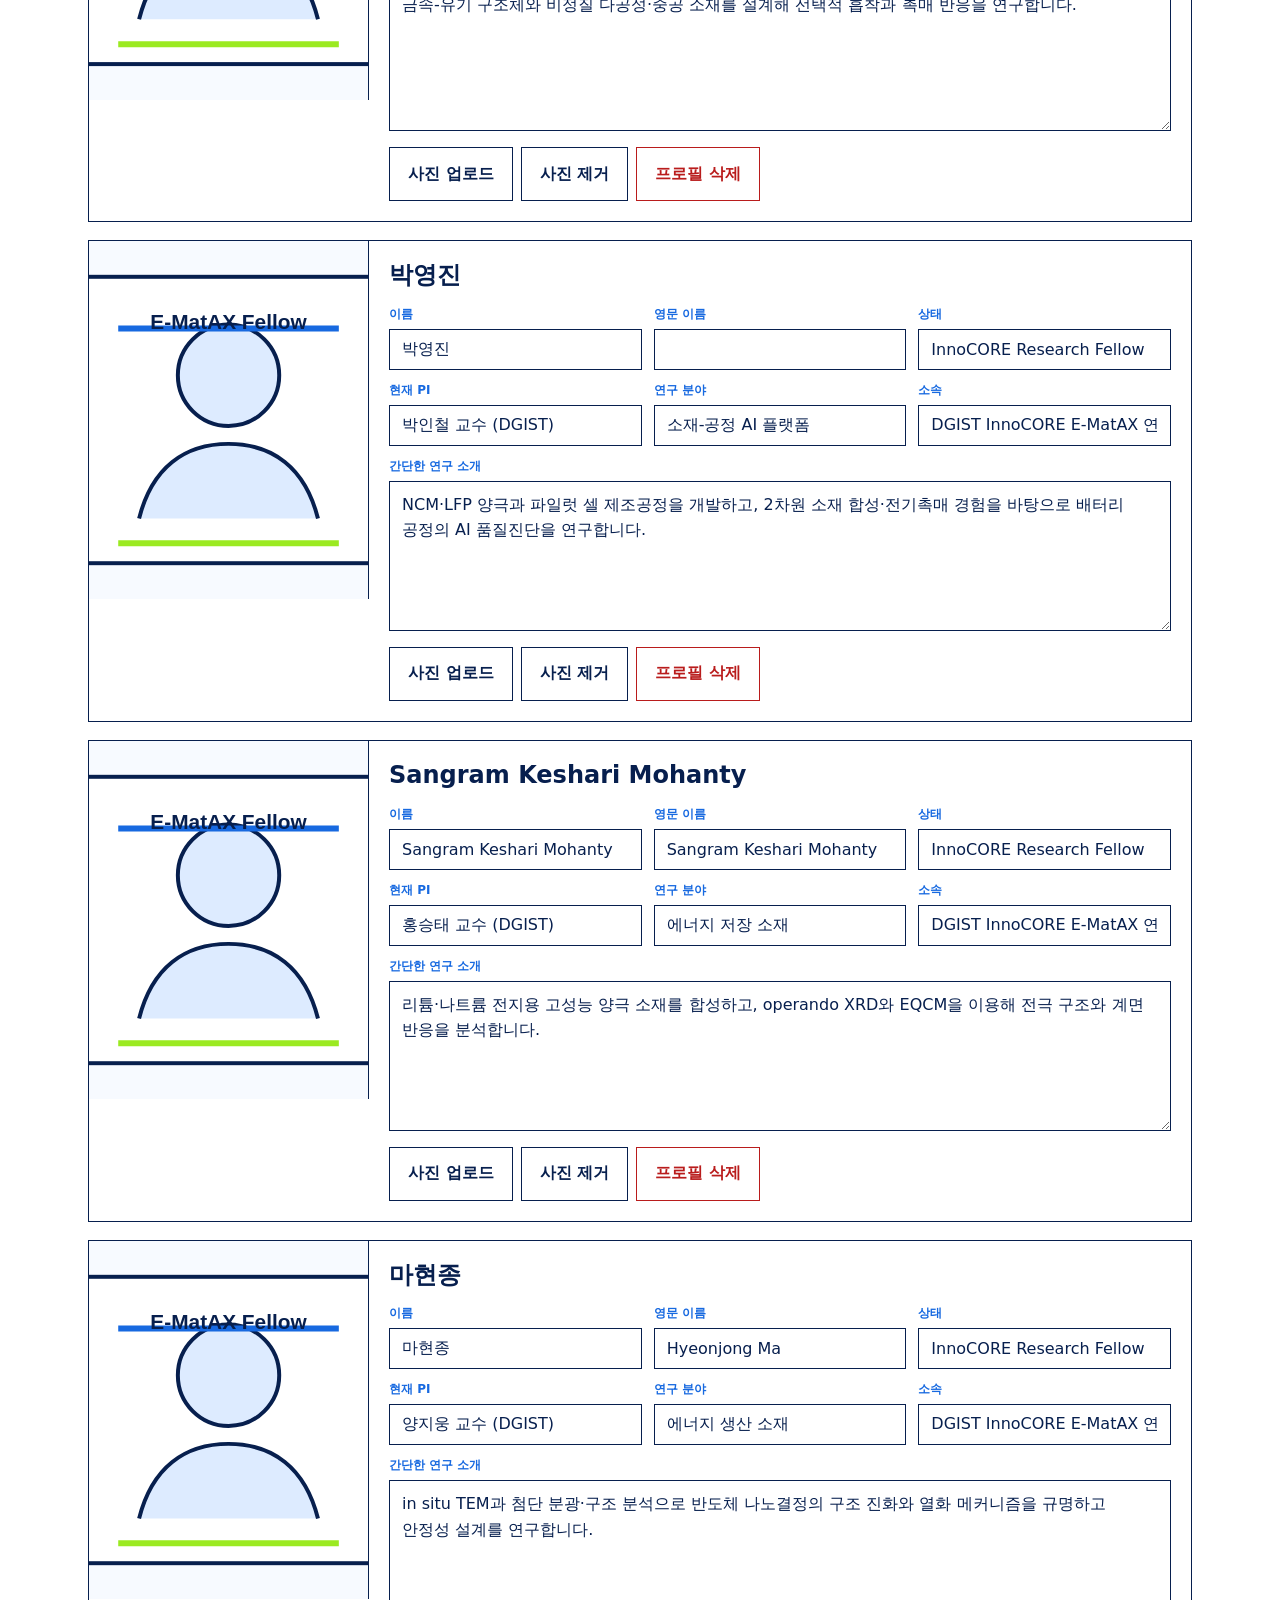
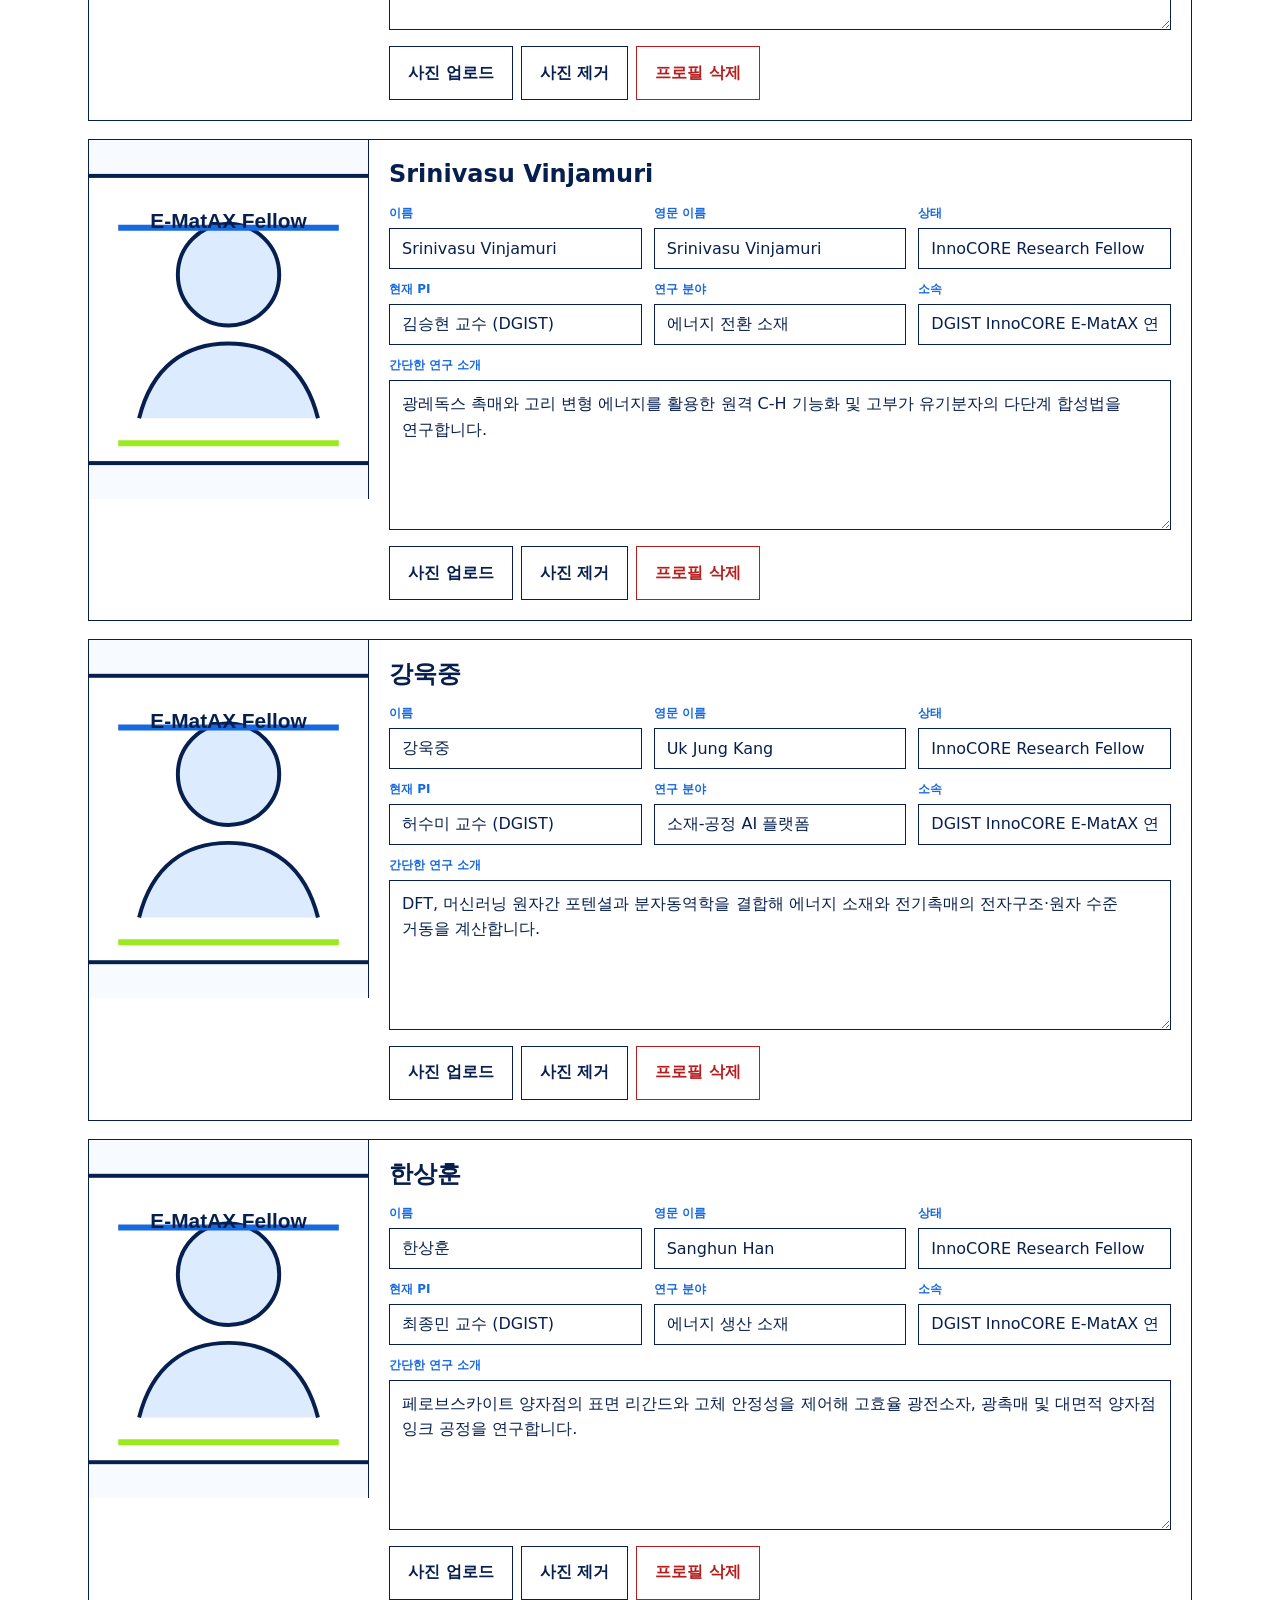
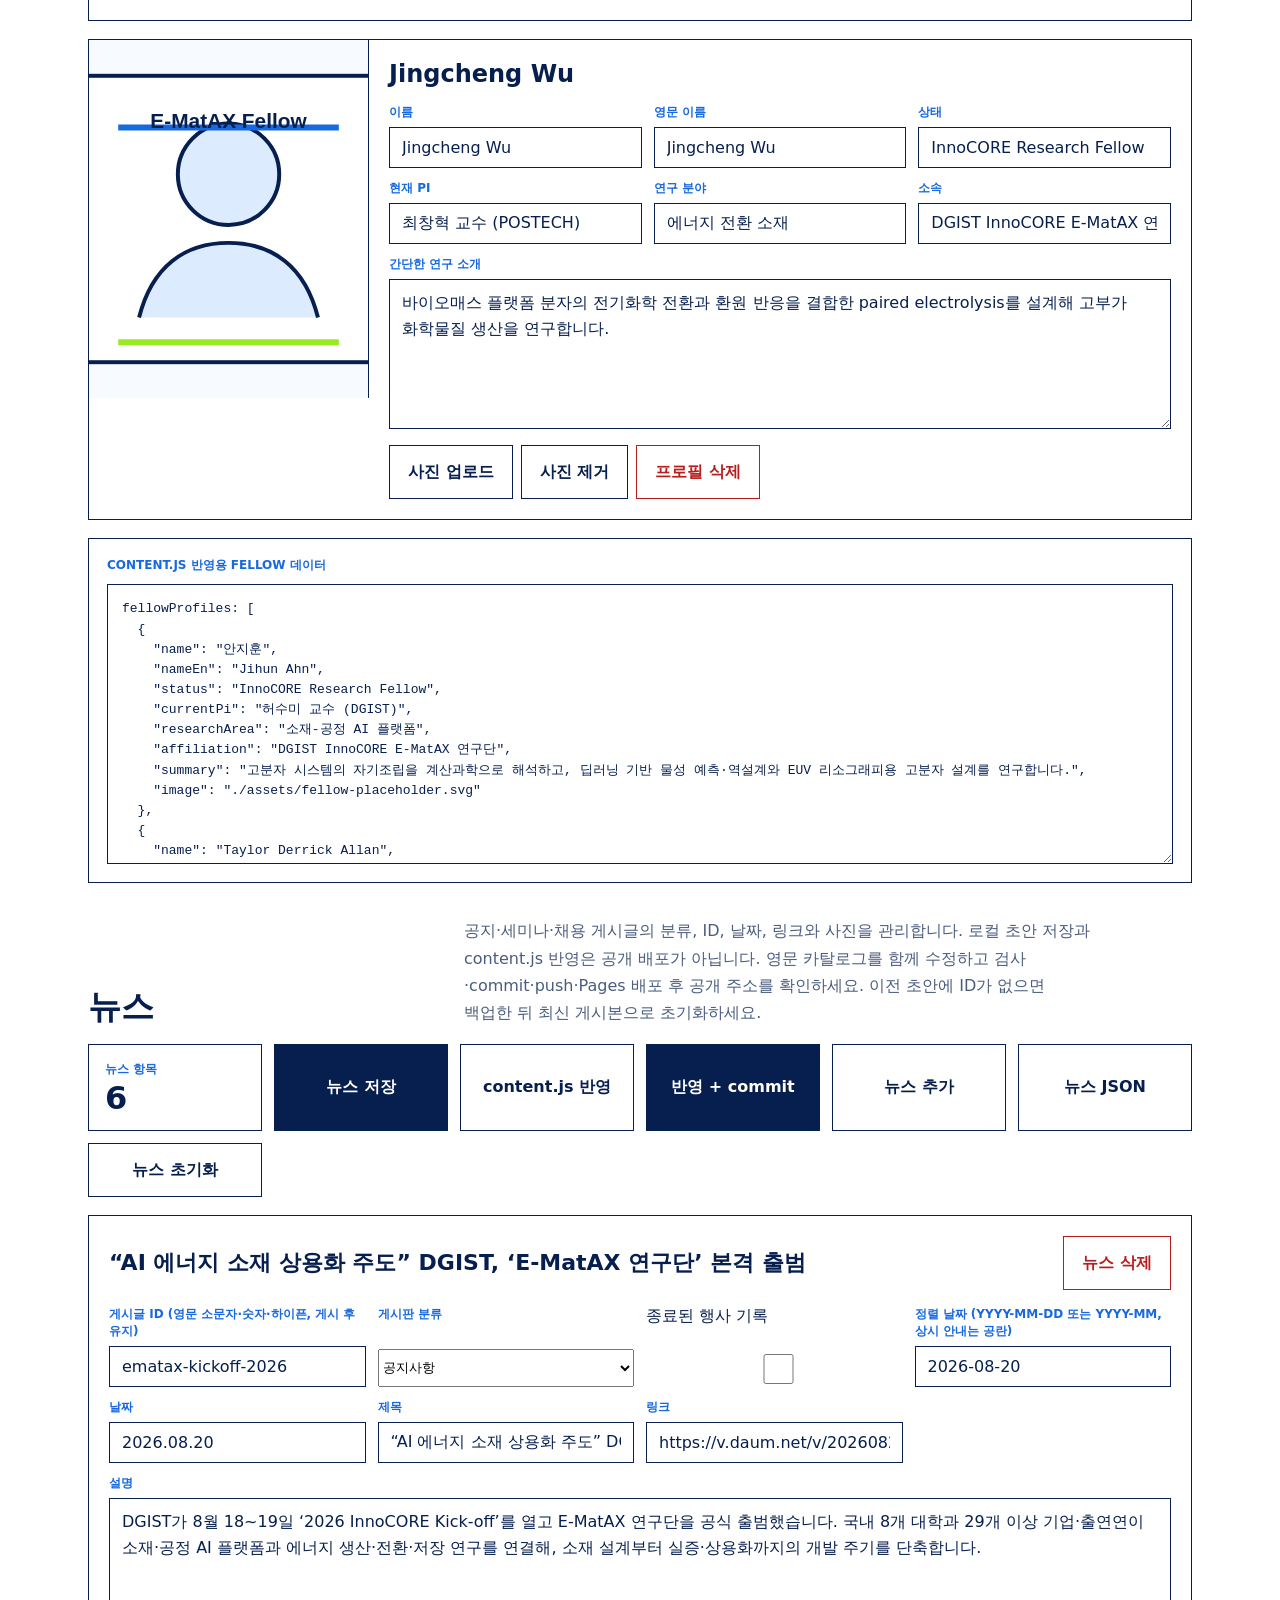
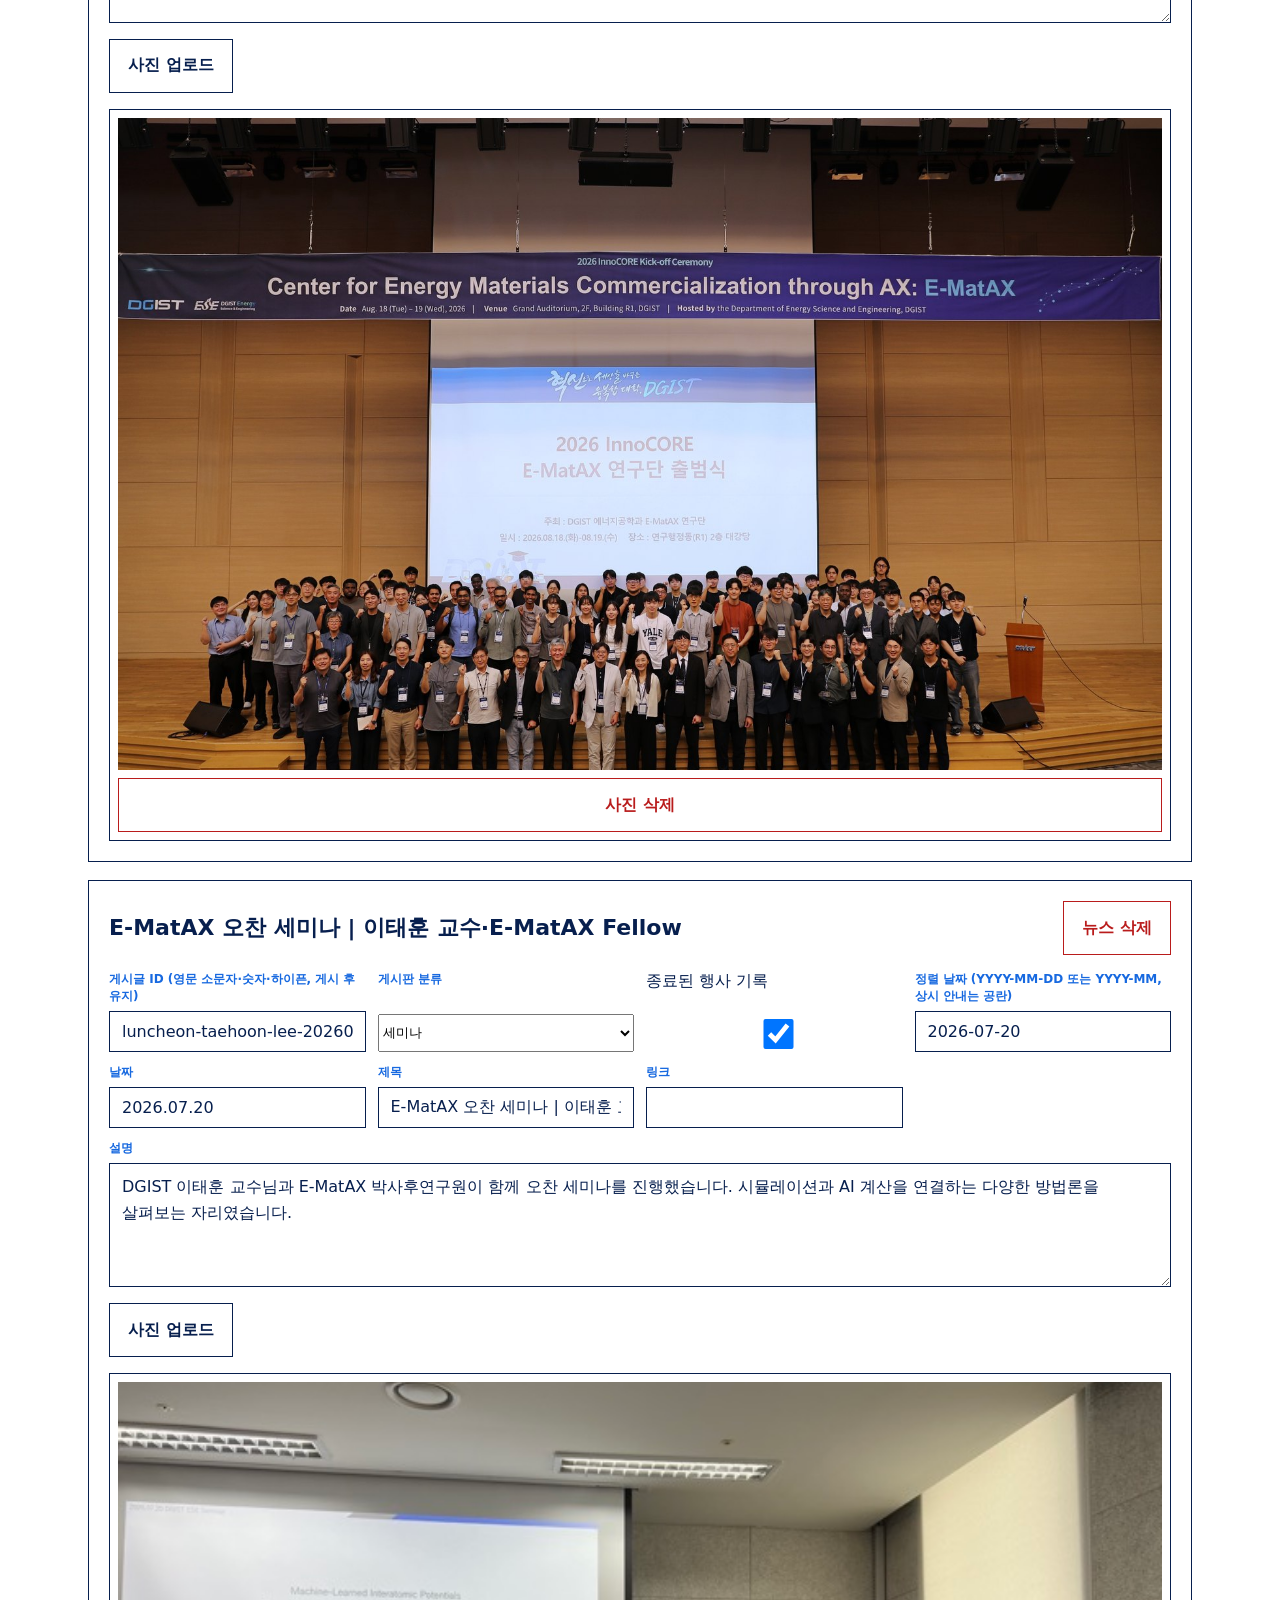
==== commit 8f1cfe66: "fix: remove mentor hiring status column and labels" ====
--- a/admin.html
+++ b/admin.html
@@ -5,7 +5,7 @@
     <meta name="viewport" content="width=device-width, initial-scale=1" />
     <title>E-MatAX Admin</title>
     <link rel="icon" href="./assets/favicon.svg" type="image/svg+xml" />
-    <link rel="stylesheet" href="./styles.css?v=20260821-news-card-top-v2" />
+    <link rel="stylesheet" href="./styles.css?v=20261102-mentor" />
   </head>
   <body>
     <a class="skip-link" href="#main">본문으로 바로가기</a>
@@ -37,49 +37,6 @@
             <p>로컬 admin 서버로 열면 버튼으로 `content.js` 반영과 git commit까지 처리할 수 있습니다.</p>
             <p>Fellow·뉴스 저장은 국문만 갱신하고 기존 영문을 보존합니다. 배포 전 content.js의 영문 번역도 함께 갱신해주세요. 브라우저 임시 저장은 공개 페이지에 반영되지 않습니다.</p>
           </div>
-
-          <section class="admin-section" aria-labelledby="mentor-admin-title">
-            <div class="admin-section-heading">
-              <h2 id="mentor-admin-title">멘토 채용상태</h2>
-              <p>멘토별 채용상태를 라디오 버튼으로 관리합니다.</p>
-            </div>
-
-            <div class="admin-toolbar">
-              <div class="admin-stat">
-                <span>적극 채용중</span>
-                <strong data-active-count>0</strong>
-              </div>
-              <div class="admin-stat">
-                <span>채용중 아님</span>
-                <strong data-inactive-count>0</strong>
-              </div>
-              <button class="admin-button primary" type="button" data-save>멘토 저장</button>
-              <button class="admin-button" type="button" data-apply-mentors>content.js 반영</button>
-              <button class="admin-button primary" type="button" data-commit-mentors>반영 + commit</button>
-              <button class="admin-button" type="button" data-download>멘토 JSON</button>
-              <button class="admin-button" type="button" data-reset>멘토 초기화</button>
-            </div>
-            <div class="admin-status" data-mentor-status role="status"></div>
-
-            <div class="admin-table-wrap">
-              <table class="admin-table">
-                <thead>
-                  <tr>
-                    <th>성명</th>
-                    <th>연구축</th>
-                    <th>소속</th>
-                    <th>채용상태</th>
-                  </tr>
-                </thead>
-                <tbody></tbody>
-              </table>
-            </div>
-
-            <div class="admin-output-panel">
-              <label for="mentor-output">content.js 반영용 멘토 데이터</label>
-              <textarea id="mentor-output" readonly spellcheck="false"></textarea>
-            </div>
-          </section>
 
           <section class="admin-section" aria-labelledby="fellow-admin-title">
             <div class="admin-section-heading">
@@ -145,7 +102,7 @@
       <p>DGIST InnoCORE E-MatAX Research Center</p>
     </footer>
 
-    <script src="./content.js?v=20260821-kickoff-news-v1"></script>
-    <script src="./admin.js?v=20260810-news-files-v1"></script>
+    <script src="./content.js?v=20261102-mentor"></script>
+    <script src="./admin.js?v=20261102-mentor"></script>
   </body>
 </html>
--- a/styles.css
+++ b/styles.css
@@ -170,6 +170,7 @@
 .board-shortcuts a:hover { color: var(--blue); border-color: var(--blue); }
 
 @media (max-width: 1360px) {
+  section[id] { scroll-margin-top: 180px; }
   .site-header { grid-template-columns: minmax(0, 1fr) auto; gap: 12px; }
   .site-nav { grid-column: 1 / -1; flex-wrap: wrap; justify-content: flex-start; }
   .header-actions { grid-column: 2; grid-row: 1; }
@@ -1102,34 +1103,6 @@
   font-size: 13px;
 }
 
-.admin-radio-group {
-  display: grid;
-  grid-template-columns: repeat(2, minmax(0, 1fr));
-  gap: 8px;
-}
-
-.admin-radio-group label {
-  display: flex;
-  min-height: 42px;
-  align-items: center;
-  gap: 8px;
-  border: 1px solid var(--navy);
-  padding: 0 12px;
-  cursor: pointer;
-}
-
-.admin-radio-group input {
-  accent-color: var(--blue);
-}
-
-.admin-radio-group span {
-  margin: 0;
-  color: var(--navy);
-  opacity: 1;
-  font-size: 14px;
-  font-weight: 820;
-}
-
 .admin-output-panel {
   display: grid;
   gap: 10px;
@@ -1428,17 +1401,6 @@
   grid-column: 3 / 11;
 }
 
-.opening-status {
-  width: max-content;
-  border: 1px solid var(--blue);
-  border-radius: 4px;
-  padding: 6px 10px;
-  color: var(--blue);
-  font-size: 12px;
-  font-weight: 900;
-  text-transform: uppercase;
-}
-
 .openings-grid dl {
   display: grid;
   grid-template-columns: minmax(84px, max-content) minmax(0, 1fr);
@@ -1508,36 +1470,32 @@
   font-size: 13px;
 }
 
-.mentor-col-recruiting {
+.mentor-col-area {
+  width: 16%;
+}
+
+.mentor-col-role {
+  width: 8%;
+}
+
+.mentor-col-name {
   width: 10%;
 }
 
-.mentor-col-area {
-  width: 14%;
-}
-
-.mentor-col-role {
-  width: 7%;
-}
-
-.mentor-col-name {
-  width: 9%;
-}
-
 .mentor-col-name-en {
-  width: 11%;
+  width: 13%;
 }
 
 .mentor-col-affiliation {
+  width: 13%;
+}
+
+.mentor-col-department {
+  width: 28%;
+}
+
+.mentor-col-website {
   width: 12%;
-}
-
-.mentor-col-department {
-  width: 27%;
-}
-
-.mentor-col-website {
-  width: 10%;
 }
 
 .mentor-table th,
@@ -1565,31 +1523,16 @@
   opacity: 0.76;
 }
 
-.mentor-table td:nth-child(1),
-.mentor-table td:nth-child(2),
-.mentor-table td:nth-child(4),
-.mentor-table td:nth-child(5) {
+.mentor-table .mentor-area-cell,
+.mentor-table .mentor-name-cell,
+.mentor-table .mentor-name-en-cell {
   opacity: 1;
   font-weight: 820;
 }
 
-.mentor-table td:nth-child(1) {
-  color: var(--blue);
-}
-
-.mentor-table td:nth-child(2),
-.mentor-table .mentor-area-cell {
-  color: var(--navy);
-}
-
-.mentor-table .mentor-recruiting-cell[data-status="inactive"] {
-  color: var(--navy);
-  opacity: 0.52;
-}
-
-.mentor-table td:nth-child(8) .table-link {
-  width: 100%;
-}
+.mentor-table .mentor-website-cell .table-link { width: 100%; }
+html[lang="en"] .mentor-col-name-en { width: 20%; }
+html[lang="en"] .mentor-col-affiliation { width: 16%; }
 
 .news-list {
   grid-template-columns: repeat(3, minmax(0, 1fr));
@@ -2211,6 +2154,7 @@
 }
 
 @media (max-width: 720px) {
+  section[id] { scroll-margin-top: 220px; }
   :root {
     --grid: 20px minmax(0, 1fr) 20px;
   }
@@ -2475,10 +2419,10 @@
     text-transform: uppercase;
   }
 
-  .mentor-table td:nth-child(1),
-  .mentor-table td:nth-child(2),
-  .mentor-table td:nth-child(6),
-  .mentor-table td:nth-child(7) {
+  .mentor-table .mentor-area-cell,
+  .mentor-table .mentor-role-cell,
+  .mentor-table .mentor-affiliation-cell,
+  .mentor-table .mentor-department-cell {
     font-size: 12px;
   }
 
